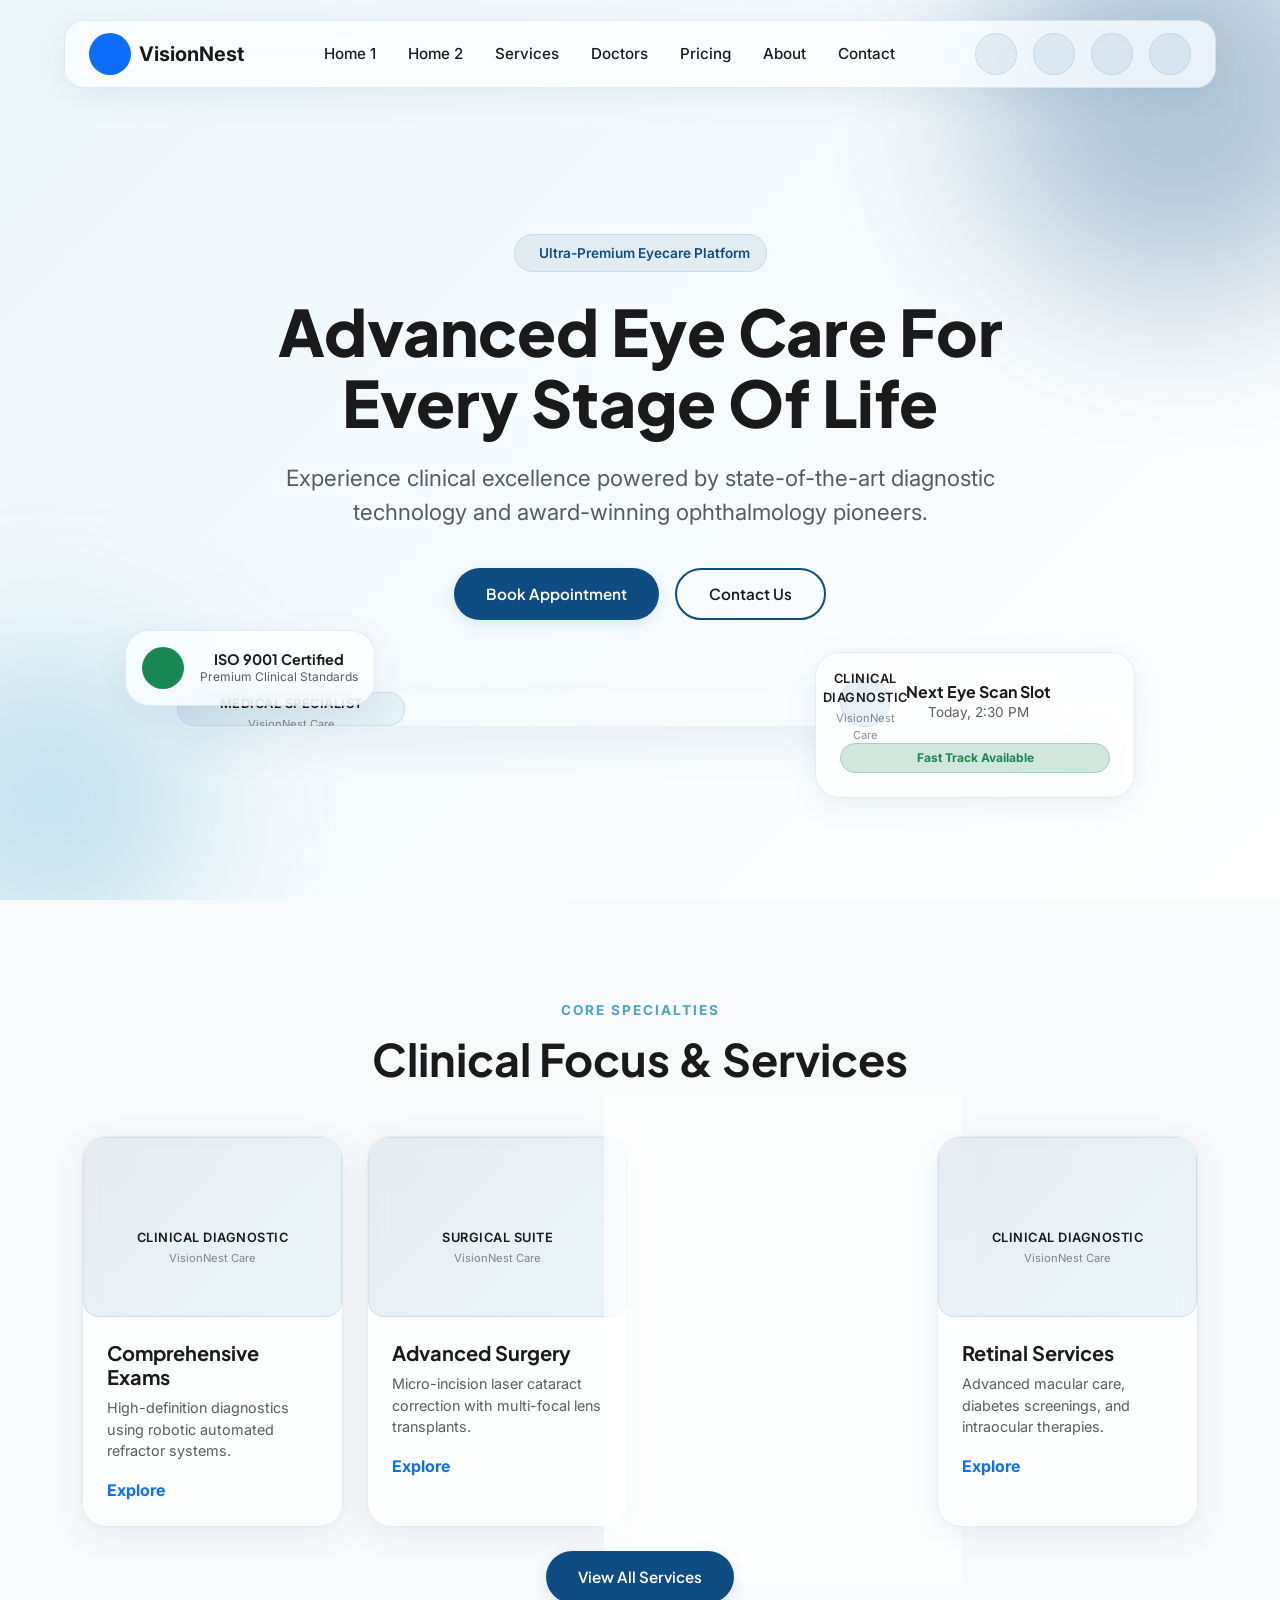
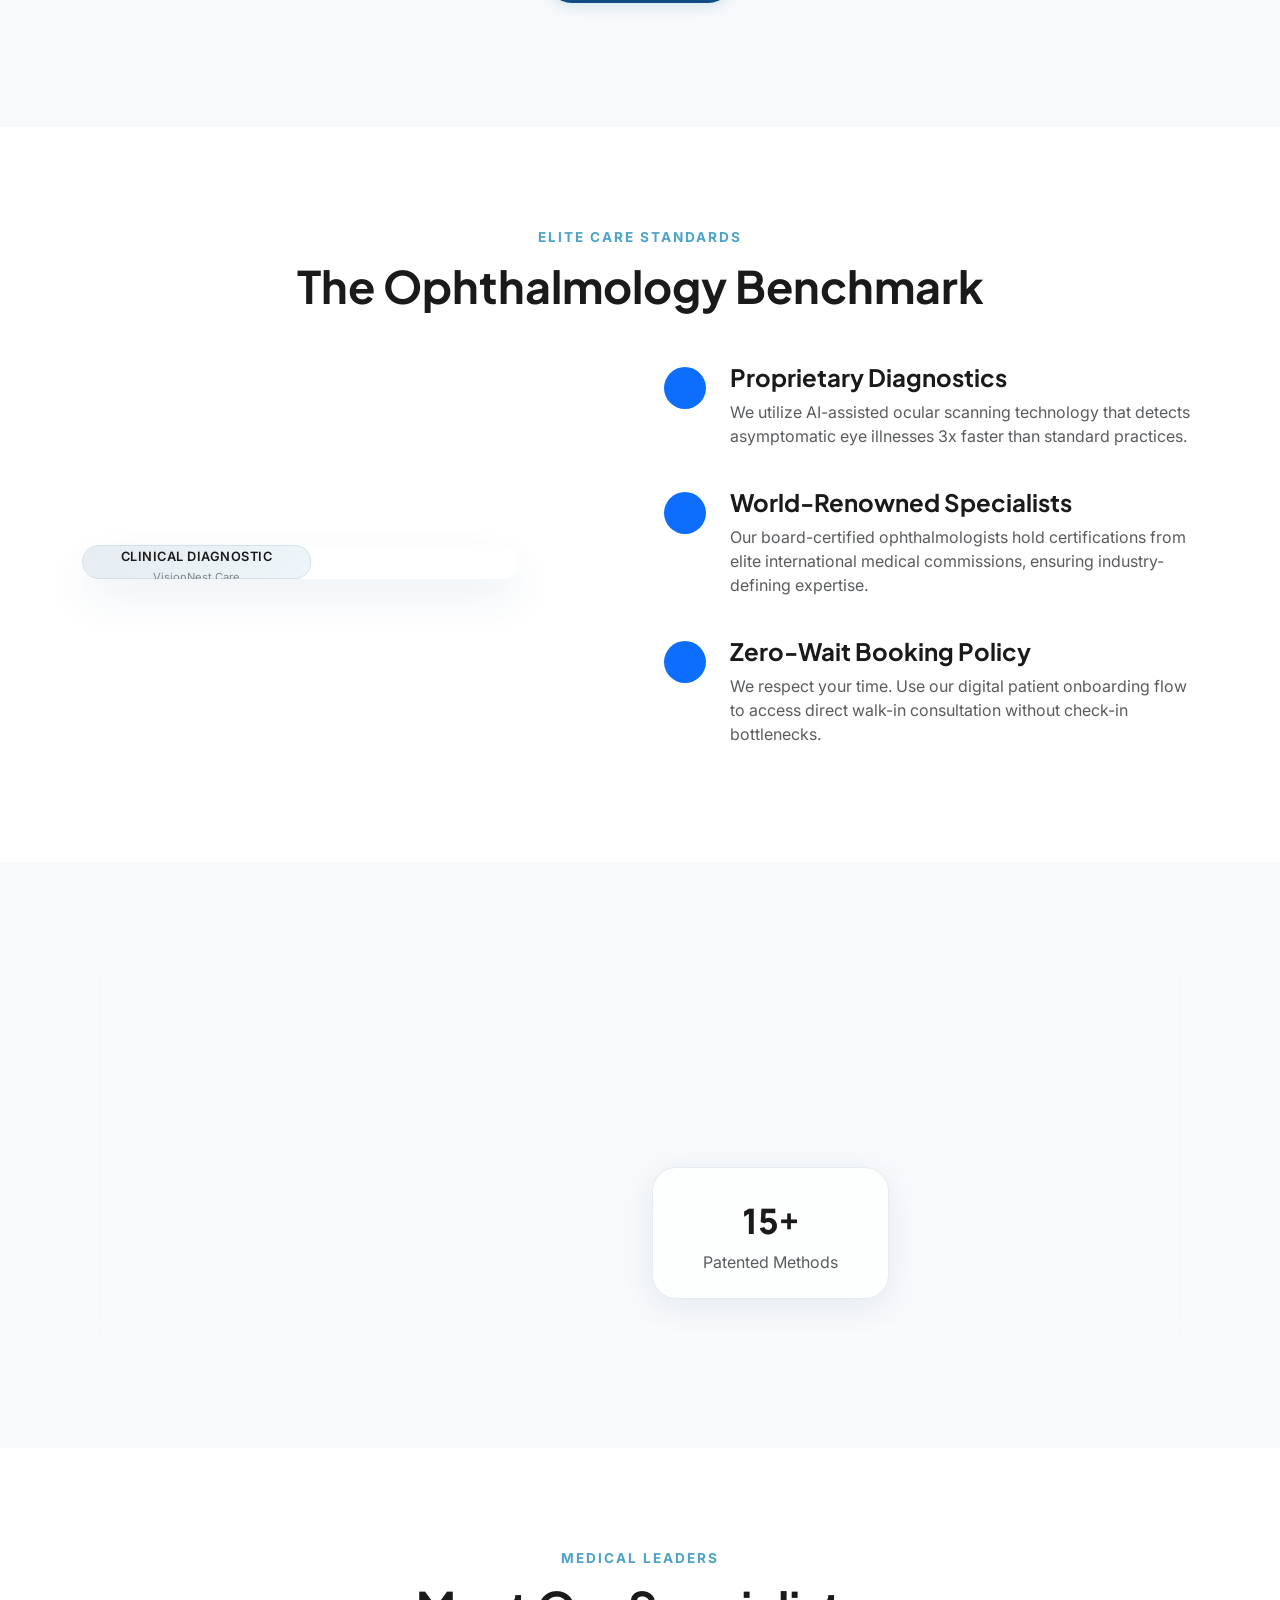
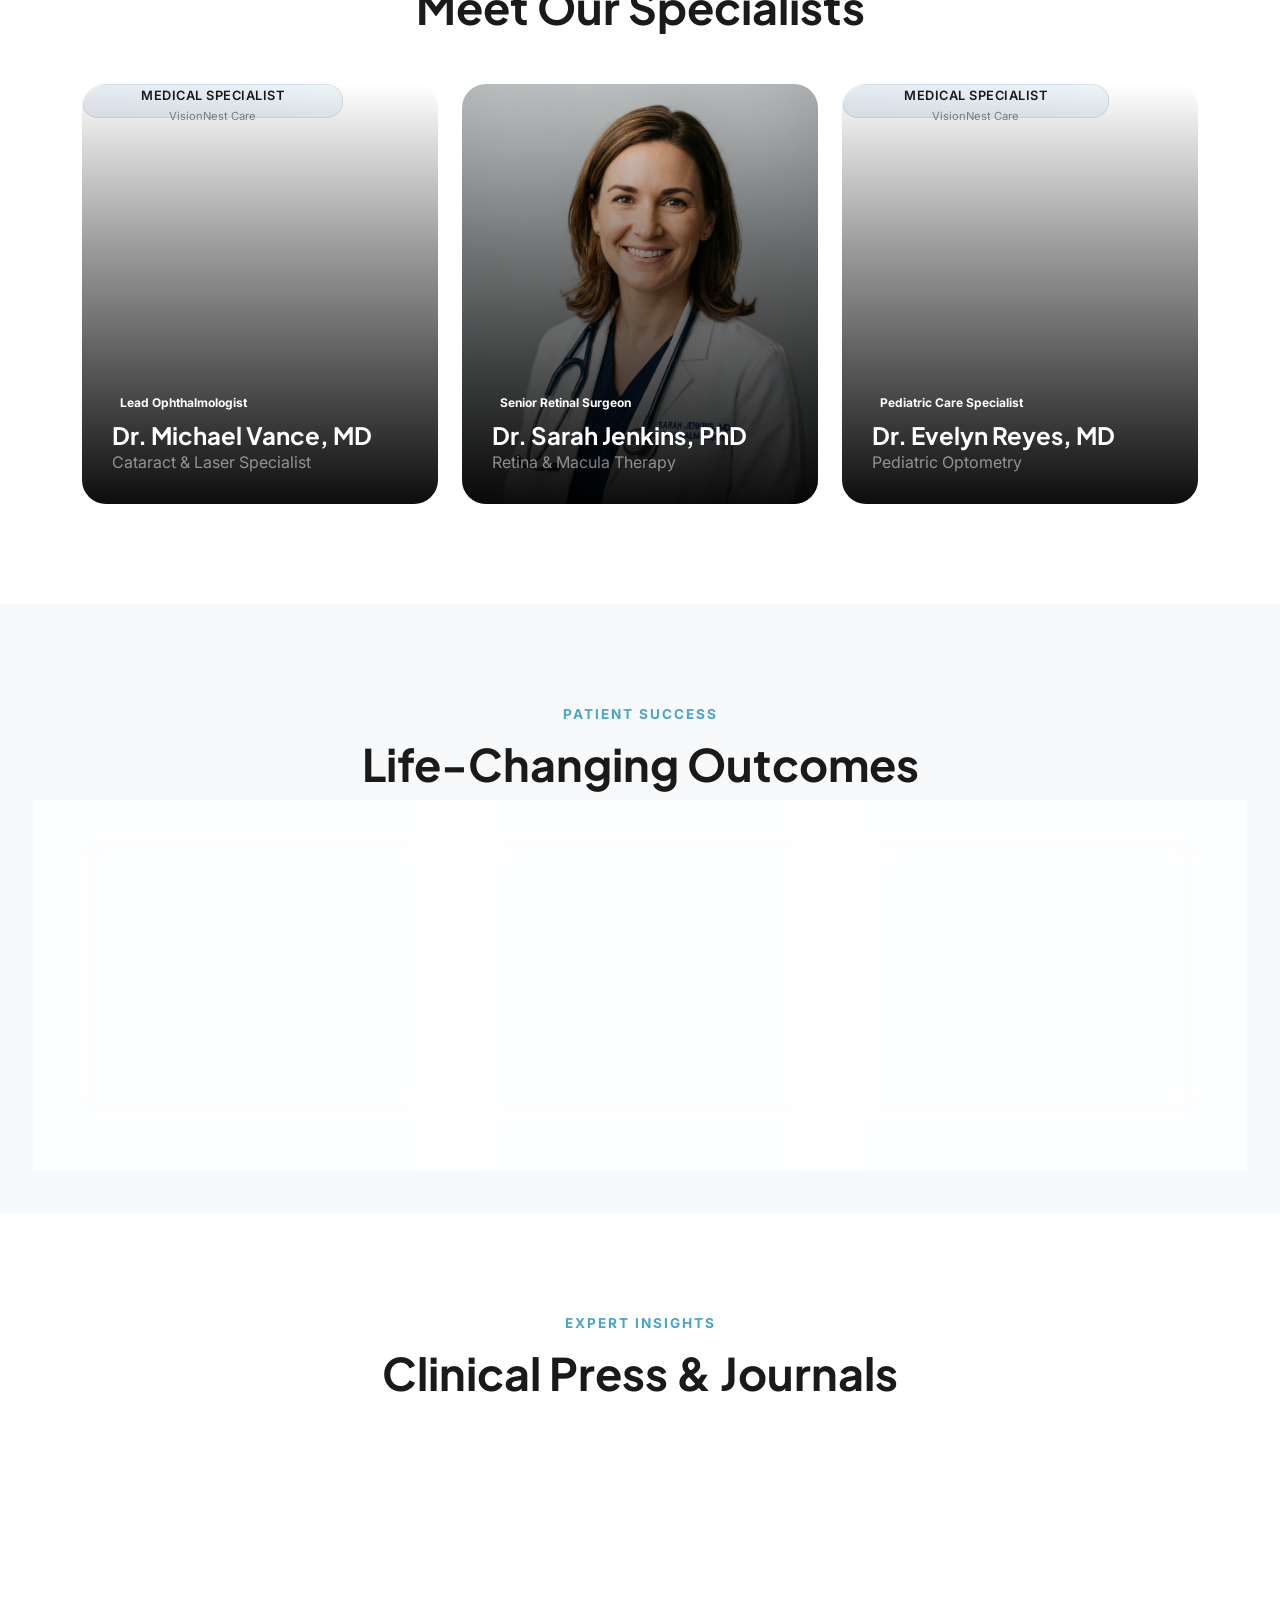
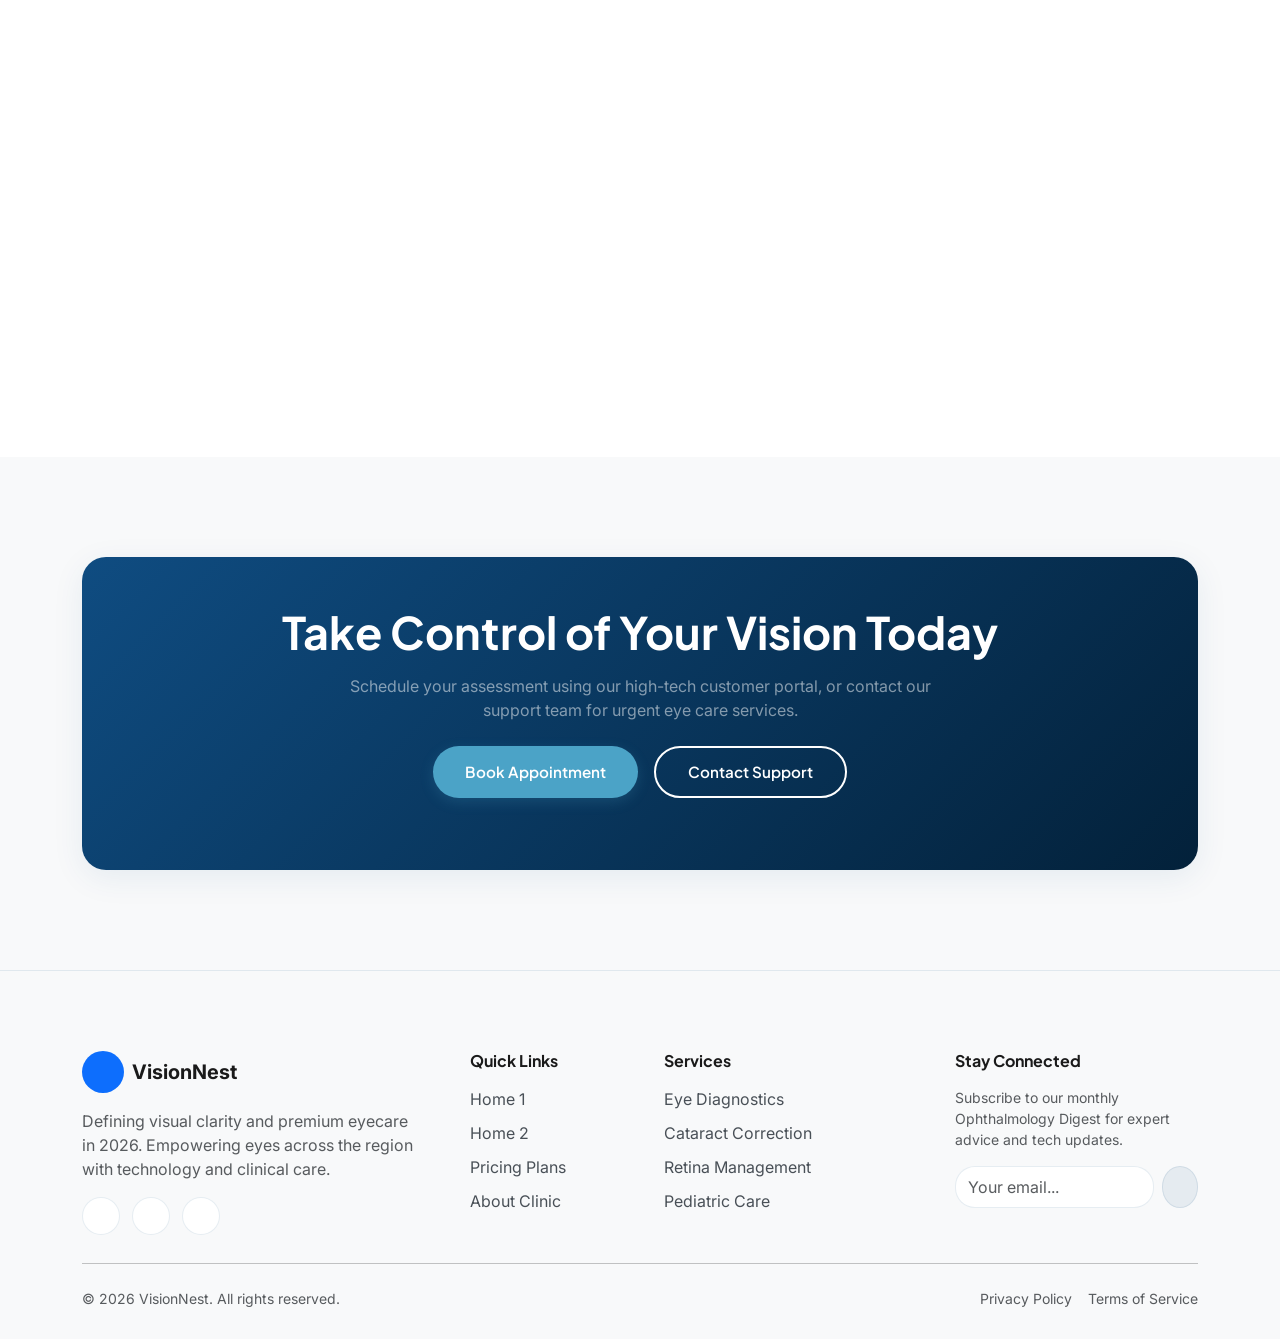
==== index.html @ 412b953d "CD" ====
<!DOCTYPE html>
<html lang="en" dir="ltr" data-theme="light">

<head>
    <meta charset="UTF-8">
    <meta name="viewport" content="width=device-width, initial-scale=1.0">
    <title>VisionNest - Premium Vision Care</title>
    <!-- Bootstrap CSS (ID dynamic loader) -->
    <link id="bootstrap-link" rel="stylesheet"
        href="https://cdn.jsdelivr.net/npm/bootstrap@5.3.3/dist/css/bootstrap.min.css">
    <!-- AOS Scroll Animation -->
    <link rel="stylesheet" href="https://unpkg.com/aos@next/dist/aos.css">
    <!-- Custom Premium CSS -->
    <link rel="stylesheet" href="css/style.css">

    <!-- Inline script to prevent theme/RTL flash -->
    <script>
        (function () {
            const theme = localStorage.getItem('theme') || 'light';
            const dir = localStorage.getItem('dir') || 'ltr';
            document.documentElement.setAttribute('data-theme', theme);
            document.documentElement.setAttribute('dir', dir);
            document.documentElement.setAttribute('lang', dir === 'rtl' ? 'ar' : 'en');

            const bootstrapLink = document.getElementById('bootstrap-link');
            if (bootstrapLink) {
                bootstrapLink.href = dir === 'rtl'
                    ? 'https://cdn.jsdelivr.net/npm/bootstrap@5.3.3/dist/css/bootstrap.rtl.min.css'
                    : 'https://cdn.jsdelivr.net/npm/bootstrap@5.3.3/dist/css/bootstrap.min.css';
            }
        })();


        window.handleImageError = function (imgElement, type) {
            if (imgElement.dataset.fallbackTriggered) return;
            imgElement.dataset.fallbackTriggered = "true";
            const fallbacks = {
                doctor: "https://images.unsplash.com/photo-1559839734-2b71ea197ec2?auto=format&fit=crop&w=600&q=80",
                scan: "https://images.unsplash.com/photo-1581594693702-fbdc51b2763b?auto=format&fit=crop&w=600&q=80",
                surgery: "https://images.unsplash.com/photo-1584515979956-d9f6e5d09982?auto=format&fit=crop&w=600&q=80",
                eye: "https://images.unsplash.com/photo-1607613009820-a29f7bb81c04?auto=format&fit=crop&w=600&q=80"
            };
            imgElement.src = fallbacks[type] || fallbacks.eye;
            imgElement.onerror = function () {
                const container = document.createElement('div');
                container.className = imgElement.className + " d-flex flex-column align-items-center justify-content-center text-center p-3";
                container.style.width = imgElement.style.width || (imgElement.width ? imgElement.width + 'px' : '100%');
                container.style.height = imgElement.style.height || (imgElement.height ? imgElement.height + 'px' : '220px');
                container.style.background = "linear-gradient(135deg, rgba(15,76,129,0.1) 0%, rgba(75,163,199,0.1) 100%)";
                container.style.border = "1px solid var(--card-border)";
                container.style.borderRadius = "16px";
                container.style.color = "var(--text-color)";
                container.style.display = "inline-flex";
                let icon = type === 'doctor' ? 'user' : (type === 'surgery' ? 'shield' : 'eye');
                let text = type === 'doctor' ? 'Medical Specialist' : (type === 'surgery' ? 'Surgical Suite' : 'Clinical Diagnostic');
                container.innerHTML = `
                    <i data-lucide="${icon}" style="width: 32px; height: 32px; color: var(--secondary-color); margin-bottom: 8px;"></i>
                    <span style="font-size: 0.8rem; font-weight: 600; text-transform: uppercase; letter-spacing: 0.5px; color: var(--text-color);">${text}</span>
                    <span style="font-size: 0.7rem; opacity: 0.5; margin-top: 3px; color: var(--text-color);">VisionNest Care</span>
                `;
                imgElement.parentNode.replaceChild(container, imgElement);
                if (typeof lucide !== 'undefined') lucide.createIcons();
            };
        };

    </script>
</head>

<body>

    <!-- STICKY NAVBAR -->
    <nav class="sticky-navbar">
        <div class="d-flex align-items-center justify-content-between w-100">
            <!-- Brand / Logo -->
            <a href="index.html" class="d-flex align-items-center text-decoration-none text-dark fw-bold gap-2">
                <div class="toggle-btn bg-primary text-white border-0">
                    <i data-lucide="eye"></i>
                </div>
                <span class="fs-5 fw-bold text-color font-heading">VisionNest</span>
            </a>

            <!-- Navigation Links -->
            <div class="d-none d-xl-flex align-items-center gap-2">
                <a href="index.html" class="nav-link-custom active">Home 1</a>
                <a href="home2.html" class="nav-link-custom">Home 2</a>
                <a href="services.html" class="nav-link-custom">Services</a>
                <a href="doctors.html" class="nav-link-custom">Doctors</a>
                <a href="pricing.html" class="nav-link-custom">Pricing</a>
                <a href="about.html" class="nav-link-custom">About</a>
                <a href="contact.html" class="nav-link-custom">Contact</a>
            </div>

            <!-- Controls and CTA -->
            <div class="d-flex align-items-center gap-3">
                <!-- RTL Toggle -->
                <button id="rtl-toggle" class="toggle-btn d-none d-xl-flex" aria-label="Toggle RTL Mode">
                    <i data-lucide="arrow-left-right"></i>
                </button>
                <!-- Dark Mode Toggle -->
                <button id="theme-toggle" class="toggle-btn d-none d-xl-flex" aria-label="Toggle Dark Mode">
                    <i data-lucide="moon"></i>
                </button>
                <!-- Login Icon -->
                <a href="login.html" class="toggle-btn d-none d-xl-flex" title="Login" aria-label="Login">
                    <i data-lucide="log-in"></i>
                </a>
                <!-- Dashboard Icon -->
                <a href="dashboard.html" class="toggle-btn d-none d-xl-flex" title="Dashboard" aria-label="Dashboard">
                    <i data-lucide="layout-dashboard"></i>
                </a>

                <!-- Mobile Navigation Trigger -->
                <button class="toggle-btn d-xl-none" type="button" data-bs-toggle="offcanvas"
                    data-bs-target="#mobileMenu" aria-controls="mobileMenu">
                    <i data-lucide="menu"></i>
                </button>
            </div>
        </div>
    </nav>

    <!-- Mobile Navigation Menu Drawer -->
    <div class="offcanvas offcanvas-end glass-panel" tabindex="-1" id="mobileMenu" aria-labelledby="mobileMenuLabel"
        style="background: var(--bg-color); max-width: 300px; border-radius: 0;">
        <div class="offcanvas-header border-bottom border-light">
            <h5 class="offcanvas-title text-color font-heading" id="mobileMenuLabel">Menu</h5>
            <button type="button" class="btn-close text-reset" data-bs-dismiss="offcanvas" aria-label="Close"
                style="filter: var(--text-color) === '#FFFFFF' ? 'invert(1)' : 'none';"></button>
        </div>
        <div class="offcanvas-body d-flex flex-column gap-3">
            <a href="index.html" class="nav-link-custom active">Home 1</a>
            <a href="home2.html" class="nav-link-custom">Home 2</a>
            <a href="services.html" class="nav-link-custom">Services</a>
            <a href="doctors.html" class="nav-link-custom">Doctors</a>
            <a href="pricing.html" class="nav-link-custom">Pricing</a>
            <a href="about.html" class="nav-link-custom">About</a>
            <a href="contact.html" class="nav-link-custom">Contact</a>

            <hr class="text-color opacity-25 my-1">
            <!-- Mobile Utility Controls -->
            <div class="d-flex align-items-center justify-content-around gap-2 my-2">
                <!-- RTL Toggle Mobile -->
                <button class="toggle-btn rtl-toggle" aria-label="Toggle RTL Mode">
                    <i data-lucide="arrow-left-right"></i>
                </button>
                <!-- Dark Mode Toggle Mobile -->
                <button class="toggle-btn theme-toggle" aria-label="Toggle Dark Mode">
                    <i data-lucide="moon"></i>
                </button>
                <!-- Login Icon Mobile -->
                <a href="login.html" class="toggle-btn" title="Login" aria-label="Login">
                    <i data-lucide="log-in"></i>
                </a>
                <!-- Dashboard Icon Mobile -->
                <a href="dashboard.html" class="toggle-btn" title="Dashboard" aria-label="Dashboard">
                    <i data-lucide="layout-dashboard"></i>
                </a>
            </div>

            <hr class="text-color opacity-25 my-1">
            <a href="contact.html" class="btn-outline-custom w-100 text-center">Contact Us</a>
        </div>
    </div>

    <!-- 1. HERO SECTION -->
    <section class="hero-section">
        <div class="hero-bg-shapes">
            <div class="hero-shape shape-1"></div>
            <div class="hero-shape shape-2"></div>
        </div>
        <div class="container hero-content">
            <div class="row align-items-center justify-content-center">
                <div class="col-lg-8" data-aos="fade-up" data-aos-duration="1000">
                    <span class="hero-badge">
                        <i data-lucide="shield-check" class="text-secondary-color"></i> Ultra-Premium Eyecare Platform
                    </span>
                    <h1 class="hero-title text-center text-color">Advanced Eye Care For Every Stage Of Life</h1>
                    <p class="hero-subtitle text-center text-muted">Experience clinical excellence powered by
                        state-of-the-art diagnostic technology and award-winning ophthalmology pioneers.</p>

                    <!-- Centered CTA Buttons -->
                    <div class="centered-btn-wrapper d-flex flex-sm-row flex-column gap-3 justify-content-center">
                        <a href="dashboard.html" class="btn-primary-custom">Book Appointment</a>
                        <a href="contact.html" class="btn-outline-custom">Contact Us</a>
                    </div>
                </div>

                <div class="col-lg-10 mt-5 position-relative" data-aos="zoom-in" data-aos-duration="1200">
                    <!-- Images count tracker: 1, 2 -->
                    <!-- Doctor Image -->
                    <div class="doctor-img-wrapper" style="max-height: 500px;">
                        <img src="https://chetnahospital.co.in/wp-content/uploads/2022/01/Eye-Checkup-Services.jpg"
                            onerror="handleImageError(this, 'doctor')" alt="Specialist Doctor Consulting"
                            class="img-fluid" loading="lazy">
                    </div>

                    <!-- Floating Appointment Card -->
                    <div class="glass-panel position-absolute p-4 floating-element d-none d-md-block"
                        style="width: 320px; top: -40px; right: -20px; z-index: 10;">
                        <div class="d-flex align-items-center gap-3 mb-3">
                            <img src="https://images.unsplash.com/m9-vWj49tQ4?auto=format&fit=crop&w=600&q=80"
                                onerror="handleImageError(this, 'scan')" alt="Clinic Interior" class="rounded-circle"
                                style="width: 50px; height: 50px; object-fit: cover;" loading="lazy">
                            <div>
                                <h6 class="mb-0 text-color">Next Eye Scan Slot</h6>
                                <p class="mb-0 text-muted" style="font-size: 0.85rem;">Today, 2:30 PM</p>
                            </div>
                        </div>
                        <div
                            class="badge bg-success-subtle text-success border border-success-subtle px-3 py-2 rounded-pill w-100 text-center">
                            <i data-lucide="circle-dot"></i> Fast Track Available
                        </div>
                    </div>

                    <!-- Trust Badges -->
                    <div class="glass-panel position-absolute p-3 d-flex align-items-center gap-3 floating-element d-none d-md-flex"
                        style="bottom: 20px; left: -40px; animation-delay: 2s; z-index: 10;">
                        <div class="toggle-btn bg-success text-white border-0">
                            <i data-lucide="award"></i>
                        </div>
                        <div>
                            <h6 class="mb-0 text-color" style="font-size: 0.9rem;">ISO 9001 Certified</h6>
                            <p class="mb-0 text-muted" style="font-size: 0.75rem;">Premium Clinical Standards</p>
                        </div>
                    </div>
                </div>
            </div>
        </div>
    </section>

    <!-- 2. SERVICES OVERVIEW -->
    <section class="services-overview-section" style="background: var(--bg-offset);">
        <div class="container">
            <span class="section-tag d-block text-center">Core Specialties</span>
            <h2 class="section-title text-center text-color">Clinical Focus & Services</h2>
            <div class="row g-4 justify-content-center">
                <!-- Images count tracker: 3, 4, 5, 6 -->
                <div class="col-md-6 col-lg-3" data-aos="fade-up" data-aos-delay="100">
                    <div class="glass-panel h-100 p-0 overflow-hidden">
                        <img src="https://cdn.img.gen.in/assets/business/2112/portfolio/6452/2112_636695557426986370.jpg?rendered=true"
                            onerror="handleImageError(this, 'scan')" alt="Comprehensive Eye Exam" class="w-100"
                            style="height: 180px; object-fit: cover;" loading="lazy">
                        <div class="p-4">
                            <h5 class="text-color">Comprehensive Exams</h5>
                            <p class="text-muted" style="font-size: 0.9rem;">High-definition diagnostics using robotic
                                automated refractor systems.</p>
                            <a href="services.html"
                                class="text-secondary-color text-decoration-none fw-bold d-inline-flex align-items-center gap-2">Explore
                                <i data-lucide="arrow-right"></i></a>
                        </div>
                    </div>
                </div>
                <div class="col-md-6 col-lg-3" data-aos="fade-up" data-aos-delay="200">
                    <div class="glass-panel h-100 p-0 overflow-hidden">
                        <img src="https://images.unsplash.com/jBw0-j-5VpQ?auto=format&fit=crop&w=600&q=80"
                            onerror="handleImageError(this, 'surgery')" alt="Cataract Surgery" class="w-100"
                            style="height: 180px; object-fit: cover;" loading="lazy">
                        <div class="p-4">
                            <h5 class="text-color">Advanced Surgery</h5>
                            <p class="text-muted" style="font-size: 0.9rem;">Micro-incision laser cataract correction
                                with multi-focal lens transplants.</p>
                            <a href="services.html"
                                class="text-secondary-color text-decoration-none fw-bold d-inline-flex align-items-center gap-2">Explore
                                <i data-lucide="arrow-right"></i></a>
                        </div>
                    </div>
                </div>
                <div class="col-md-6 col-lg-3" data-aos="fade-up" data-aos-delay="300">
                    <div class="glass-panel h-100 p-0 overflow-hidden">
                        <img src="https://th.bing.com/th/id/OIP.ovAqAOmR6V6Xti0awdovuwHaFW?o=7rm=3&rs=1&pid=ImgDetMain&o=7&rm=3"
                            onerror="handleImageError(this, 'doctor')" alt="Pediatric Vision Care" class="w-100"
                            style="height: 180px; object-fit: cover;" loading="lazy">
                        <div class="p-4">
                            <h5 class="text-color">Pediatric Eye Care</h5>
                            <p class="text-muted" style="font-size: 0.9rem;">Specialized vision development programs for
                                children and adolescents.</p>
                            <a href="services.html"
                                class="text-secondary-color text-decoration-none fw-bold d-inline-flex align-items-center gap-2">Explore
                                <i data-lucide="arrow-right"></i></a>
                        </div>
                    </div>
                </div>
                <div class="col-md-6 col-lg-3" data-aos="fade-up" data-aos-delay="400">
                    <div class="glass-panel h-100 p-0 overflow-hidden">
                        <img src="https://www.drvincentlee.com.au/uploads/1/0/7/6/107658603/drusen-large-1_1.jpg"
                            onerror="handleImageError(this, 'scan')" alt="Retinal Examination" class="w-100"
                            style="height: 180px; object-fit: cover;" loading="lazy">
                        <div class="p-4">
                            <h5 class="text-color">Retinal Services</h5>
                            <p class="text-muted" style="font-size: 0.9rem;">Advanced macular care, diabetes screenings,
                                and intraocular therapies.</p>
                            <a href="services.html"
                                class="text-secondary-color text-decoration-none fw-bold d-inline-flex align-items-center gap-2">Explore
                                <i data-lucide="arrow-right"></i></a>
                        </div>
                    </div>
                </div>
            </div>

            <div class="centered-btn-wrapper">
                <a href="services.html" class="btn-primary-custom">View All Services</a>
            </div>
        </div>
    </section>

    <!-- 3. WHY CHOOSE US -->
    <section class="why-choose-us-section">
        <div class="container">
            <span class="section-tag d-block text-center">Elite Care Standards</span>
            <h2 class="section-title text-center text-color">The Ophthalmology Benchmark</h2>
            <div class="row align-items-center justify-content-between g-5">
                <div class="col-lg-5" data-aos="fade-right">
                    <!-- Image count tracker: 7 -->
                    <div class="doctor-img-wrapper" style="border-radius: 24px; overflow: hidden;">
                        <img src="https://plus.unsplash.com/premium_photo-1677333508720-c37038cbf8be?fm=jpg&q=60&w=3000&ixlib=rb-4.1.0&ixid=M3wxMjA3fDB8MHxzZWFyY2h8MXx8b3BodGhhbG1vbG9neXxlbnwwfHwwfHx8MA%3D%3D"
                            onerror="handleImageError(this, 'scan')" alt="Advanced Eye Tech Scanner" class="img-fluid"
                            loading="lazy">
                    </div>
                </div>
                <div class="col-lg-6" data-aos="fade-left">
                    <div class="d-flex align-items-start gap-4 mb-4">
                        <div class="toggle-btn bg-primary text-white border-0 mt-1 flex-shrink-0">
                            <i data-lucide="sparkles"></i>
                        </div>
                        <div>
                            <h4 class="text-color">Proprietary Diagnostics</h4>
                            <p class="text-muted">We utilize AI-assisted ocular scanning technology that detects
                                asymptomatic eye illnesses 3x faster than standard practices.</p>
                        </div>
                    </div>

                    <div class="d-flex align-items-start gap-4 mb-4">
                        <div class="toggle-btn bg-primary text-white border-0 mt-1 flex-shrink-0">
                            <i data-lucide="user-check"></i>
                        </div>
                        <div>
                            <h4 class="text-color">World-Renowned Specialists</h4>
                            <p class="text-muted">Our board-certified ophthalmologists hold certifications from elite
                                international medical commissions, ensuring industry-defining expertise.</p>
                        </div>
                    </div>

                    <div class="d-flex align-items-start gap-4">
                        <div class="toggle-btn bg-primary text-white border-0 mt-1 flex-shrink-0">
                            <i data-lucide="clock"></i>
                        </div>
                        <div>
                            <h4 class="text-color">Zero-Wait Booking Policy</h4>
                            <p class="text-muted">We respect your time. Use our digital patient onboarding flow to
                                access direct walk-in consultation without check-in bottlenecks.</p>
                        </div>
                    </div>
                </div>
            </div>
        </div>
    </section>

    <!-- 4. EYE HEALTH STATISTICS -->
    <section class="statistics-section" style="background: var(--bg-offset); overflow: hidden;">
        <div class="container">
            <!-- Image count tracker: 8 -->
            <div class="glass-panel p-5 position-relative overflow-hidden" data-aos="zoom-in"
                style="background: linear-gradient(135deg, rgba(15,76,129,0.05) 0%, rgba(75,163,199,0.05) 100%);">
                <div class="row align-items-center justify-content-between text-center text-md-start">
                    <div class="col-lg-5 mb-4 mb-lg-0">
                        <h2 class="text-color font-heading mb-3" style="text-align: inherit;">Quantifying Our Visual
                            Excellence</h2>
                        <p class="text-muted">Backed by verified medical data and successful vision rehabilitation
                            reviews across our regional hubs.</p>
                        <img src="https://www.donvalerehabilitationhospital.com.au/-/media/Content-Images/DRH/Our-Services/Rehabilitation/Gallery/Donvale_Rehabilitation_ISIS_039.jpg"
                            onerror="handleImageError(this, 'scan')" alt="Diagnostics Lab"
                            class="rounded-3 img-fluid mt-3 d-none d-md-block"
                            style="height: 120px; width: 100%; object-fit: cover;" loading="lazy">
                    </div>
                    <div class="col-lg-6">
                        <div class="row g-4">
                            <div class="col-6">
                                <div class="glass-panel p-4 text-center">
                                    <h3 class="metric-value text-primary-color">99.8%</h3>
                                    <p class="text-muted mb-0">Surgery Success Rate</p>
                                </div>
                            </div>
                            <div class="col-6">
                                <div class="glass-panel p-4 text-center">
                                    <h3 class="metric-value text-primary-color">50K+</h3>
                                    <p class="text-muted mb-0">Patients Serviced</p>
                                </div>
                            </div>
                            <div class="col-6">
                                <div class="glass-panel p-4 text-center">
                                    <h3 class="metric-value text-primary-color">15+</h3>
                                    <p class="text-muted mb-0">Patented Methods</p>
                                </div>
                            </div>
                            <div class="col-6">
                                <div class="glass-panel p-4 text-center">
                                    <h3 class="metric-value text-primary-color">20+</h3>
                                    <p class="text-muted mb-0">Specialist Surgeons</p>
                                </div>
                            </div>
                        </div>
                    </div>
                </div>
            </div>
        </div>
    </section>

    <!-- 5. FEATURED DOCTORS -->
    <section class="doctors-section">
        <div class="container">
            <span class="section-tag d-block text-center">Medical Leaders</span>
            <h2 class="section-title text-center text-color">Meet Our Specialists</h2>
            <div class="row g-4 justify-content-center">
                <!-- Images count tracker: 9, 10, 11 -->
                <div class="col-md-6 col-lg-4" data-aos="fade-up" data-aos-delay="100">
                    <div class="doctor-profile-card">
                        <img src="https://imgcdn.stablediffusionweb.com/2025/1/19/7446a89d-4060-4eed-b51e-5b70d931ee2f.jpg"
                            onerror="handleImageError(this, 'doctor')" alt="Dr. Michael Vance, Lead Surgeon"
                            class="doctor-profile-img" loading="lazy">
                        <div class="doctor-profile-overlay">
                            <span class="badge bg-secondary-color text-white mb-2" style="width: fit-content;">Lead
                                Ophthalmologist</span>
                            <h4 class="mb-0 text-white">Dr. Michael Vance, MD</h4>
                            <p class="mb-0 text-white-50">Cataract & Laser Specialist</p>
                            <div class="doctor-profile-details">
                                <p class="text-white-50 small mb-3">15+ years experience. Graduated from Harvard
                                    Ophthalmology Research Center.</p>
                                <a href="doctors.html" class="btn-primary-custom w-100 text-center"
                                    style="height: 44px; font-size: 0.85rem; border-radius: 22px;">View Full Profile</a>
                            </div>
                        </div>
                    </div>
                </div>

                <div class="col-md-6 col-lg-4" data-aos="fade-up" data-aos-delay="200">
                    <div class="doctor-profile-card">
                        <img src="IMAGE/dr_sarah_jenkins.png"
                            onerror="handleImageError(this, 'doctor')" alt="Dr. Sarah Jenkins, Retina Specialist"
                            class="doctor-profile-img" loading="lazy">
                        <div class="doctor-profile-overlay">
                            <span class="badge bg-secondary-color text-white mb-2" style="width: fit-content;">Senior
                                Retinal Surgeon</span>
                            <h4 class="mb-0 text-white">Dr. Sarah Jenkins, PhD</h4>
                            <p class="mb-0 text-white-50">Retina & Macula Therapy</p>
                            <div class="doctor-profile-details">
                                <p class="text-white-50 small mb-3">12+ years experience. Published author in the World
                                    Journal of Retina Care.</p>
                                <a href="doctors.html" class="btn-primary-custom w-100 text-center"
                                    style="height: 44px; font-size: 0.85rem; border-radius: 22px;">View Full Profile</a>
                            </div>
                        </div>
                    </div>
                </div>

                <div class="col-md-6 col-lg-4" data-aos="fade-up" data-aos-delay="300">
                    <div class="doctor-profile-card">
                        <img src="https://tse1.mm.bing.net/th/id/OIP.ccoas-wptdC36Gwo2kQRkgHaHa?rs=1&pid=ImgDetMain&o=7&rm=3"
                            onerror="handleImageError(this, 'doctor')" alt="Dr. Evelyn Reyes, Pediatric Expert"
                            class="doctor-profile-img" loading="lazy">
                        <div class="doctor-profile-overlay">
                            <span class="badge bg-secondary-color text-white mb-2" style="width: fit-content;">Pediatric
                                Care Specialist</span>
                            <h4 class="mb-0 text-white">Dr. Evelyn Reyes, MD</h4>
                            <p class="mb-0 text-white-50">Pediatric Optometry</p>
                            <div class="doctor-profile-details">
                                <p class="text-white-50 small mb-3">8+ years experience. Expert in early-childhood
                                    amblyopia and vision therapies.</p>
                                <a href="doctors.html" class="btn-primary-custom w-100 text-center"
                                    style="height: 44px; font-size: 0.85rem; border-radius: 22px;">View Full Profile</a>
                            </div>
                        </div>
                    </div>
                </div>
            </div>
        </div>
    </section>

    <!-- 6. TESTIMONIALS -->
    <section class="testimonials-section" style="background: var(--bg-offset);">
        <div class="container">
            <span class="section-tag d-block text-center">Patient Success</span>
            <h2 class="section-title text-center text-color">Life-Changing Outcomes</h2>
            <div class="row g-4 justify-content-center">
                <div class="col-md-6 col-lg-4" data-aos="fade-up" data-aos-delay="100">
                    <div class="glass-panel p-4 h-100 d-flex flex-column justify-content-between">
                        <div>
                            <div class="d-flex gap-1 text-warning mb-3">
                                <i data-lucide="star" style="fill: currentColor;"></i>
                                <i data-lucide="star" style="fill: currentColor;"></i>
                                <i data-lucide="star" style="fill: currentColor;"></i>
                                <i data-lucide="star" style="fill: currentColor;"></i>
                                <i data-lucide="star" style="fill: currentColor;"></i>
                            </div>
                            <h5 class="text-color">"Impeccable Clarity Restored"</h5>
                            <p class="text-muted" style="font-size: 0.95rem;">"The multi-focal cataract lens surgery was
                                a masterclass in modern care. Dr. Vance was incredibly clear, and the clinic feels like
                                a premium hotel."</p>
                        </div>
                        <div class="d-flex align-items-center gap-3 mt-4">
                            <img src="https://images.unsplash.com/photo-1500648767791-00dcc994a43e?auto=format&fit=crop&w=150&h=150&q=80"
                                alt="Richard Hammond" class="rounded-circle"
                                style="width: 44px; height: 44px; object-fit: cover;" loading="lazy">
                            <div>
                                <h6 class="mb-0 text-color">Richard Hammond</h6>
                                <span class="text-muted small">Cataract Patient</span>
                            </div>
                        </div>
                    </div>
                </div>

                <div class="col-md-6 col-lg-4" data-aos="fade-up" data-aos-delay="200">
                    <div class="glass-panel p-4 h-100 d-flex flex-column justify-content-between">
                        <div>
                            <div class="d-flex gap-1 text-warning mb-3">
                                <i data-lucide="star" style="fill: currentColor;"></i>
                                <i data-lucide="star" style="fill: currentColor;"></i>
                                <i data-lucide="star" style="fill: currentColor;"></i>
                                <i data-lucide="star" style="fill: currentColor;"></i>
                                <i data-lucide="star" style="fill: currentColor;"></i>
                            </div>
                            <h5 class="text-color">"Laser Vision Correction"</h5>
                            <p class="text-muted" style="font-size: 0.95rem;">"My dry eye treatments combined with the
                                LASIK consultation gave me 20/15 vision back! Outstanding post-op follow-ups on the
                                dashboard."</p>
                        </div>
                        <div class="d-flex align-items-center gap-3 mt-4">
                            <img src="https://images.unsplash.com/photo-1494790108377-be9c29b29330?auto=format&fit=crop&w=150&h=150&q=80"
                                alt="Linda K." class="rounded-circle"
                                style="width: 44px; height: 44px; object-fit: cover;" loading="lazy">
                            <div>
                                <h6 class="mb-0 text-color">Linda K.</h6>
                                <span class="text-muted small">LASIK Patient</span>
                            </div>
                        </div>
                    </div>
                </div>

                <div class="col-md-6 col-lg-4" data-aos="fade-up" data-aos-delay="300">
                    <div class="glass-panel p-4 h-100 d-flex flex-column justify-content-between">
                        <div>
                            <div class="d-flex gap-1 text-warning mb-3">
                                <i data-lucide="star" style="fill: currentColor;"></i>
                                <i data-lucide="star" style="fill: currentColor;"></i>
                                <i data-lucide="star" style="fill: currentColor;"></i>
                                <i data-lucide="star" style="fill: currentColor;"></i>
                                <i data-lucide="star" style="fill: currentColor;"></i>
                            </div>
                            <h5 class="text-color">"Remarkable Pediatric Care"</h5>
                            <p class="text-muted" style="font-size: 0.95rem;">"The optometrists here have a specialized
                                setup for kids that makes vision testing fun. They diagnosed my daughter's tracking
                                issue in minutes."</p>
                        </div>
                        <div class="d-flex align-items-center gap-3 mt-4">
                            <img src="https://images.unsplash.com/photo-1507003211169-0a1dd7228f2d?auto=format&fit=crop&w=150&h=150&q=80"
                                alt="Marcus Davies" class="rounded-circle"
                                style="width: 44px; height: 44px; object-fit: cover;" loading="lazy">
                            <div>
                                <h6 class="mb-0 text-color">Marcus Davies</h6>
                                <span class="text-muted small">Parent of Patient</span>
                            </div>
                        </div>
                    </div>
                </div>
            </div>
        </div>
    </section>

    <!-- 7. EYE CARE ARTICLES -->
    <section class="articles-section">
        <div class="container">
            <span class="section-tag d-block text-center">Expert Insights</span>
            <h2 class="section-title text-center text-color">Clinical Press & Journals</h2>
            <div class="row g-4 justify-content-center">
                <!-- Image count tracker: 12 -->
                <div class="col-lg-6" data-aos="fade-right">
                    <div class="glass-panel h-100 p-0 overflow-hidden d-flex flex-column justify-content-between">
                        <img src="https://www.washingtonpost.com/wp-apps/imrs.php?src=https://arc-anglerfish-washpost-prod-washpost.s3.amazonaws.com/public/HT5JSGCQSEUJED4SXXO5EYWQIU.jpg&w=1440"
                            onerror="handleImageError(this, 'eye')" alt="Glasses Diagnostic" class="w-100"
                            style="height: 300px; object-fit: cover;" loading="lazy">
                        <div class="p-4">
                            <span class="badge bg-primary-color text-white mb-2">Research</span>
                            <h4 class="text-color">Ocular Strain & Blue Light Filters in 2026</h4>
                            <p class="text-muted">A critical review of the latest medical evidence regarding office eye
                                fatigue, lens options, and clinical prevention methods.</p>
                            <a href="about.html"
                                class="text-secondary-color text-decoration-none fw-bold d-inline-flex align-items-center gap-2">Read
                                Article <i data-lucide="arrow-right"></i></a>
                        </div>
                    </div>
                </div>

                <div class="col-lg-6" data-aos="fade-left">
                    <div class="d-flex flex-column gap-4">
                        <div class="glass-panel p-4">
                            <span class="badge bg-secondary text-white mb-2">Prevention</span>
                            <h5 class="text-color">Early Detection of Glaucoma Symptoms</h5>
                            <p class="text-muted mb-2">Learn about intraocular pressure metrics and regular screenings
                                that can safeguard your peripheral visual field.</p>
                            <a href="services.html"
                                class="text-secondary-color text-decoration-none fw-bold d-inline-flex align-items-center gap-2">Learn
                                More <i data-lucide="arrow-right"></i></a>
                        </div>

                        <div class="glass-panel p-4">
                            <span class="badge bg-secondary text-white mb-2">Pediatrics</span>
                            <h5 class="text-color">How Screen Time Affects Children's Focus</h5>
                            <p class="text-muted mb-2">Practical guide for parents to manage adolescent myopia
                                development and coordinate early ophthalmic care checks.</p>
                            <a href="services.html"
                                class="text-secondary-color text-decoration-none fw-bold d-inline-flex align-items-center gap-2">Learn
                                More <i data-lucide="arrow-right"></i></a>
                        </div>
                    </div>
                </div>
            </div>
        </div>
    </section>

    <!-- 8. CONTACT BANNER -->
    <section class="contact-banner-section" style="background: var(--bg-offset);">
        <div class="container">
            <div class="glass-panel p-5 text-center position-relative overflow-hidden" data-aos="zoom-in"
                style="background: linear-gradient(135deg, var(--primary-color) 0%, #03213a 100%); border: none;">
                <div class="position-relative z-3 text-white">
                    <h2 class="text-center text-white mb-3" style="font-size: clamp(2rem, 3.5vw, 3rem);">Take Control of
                        Your Vision Today</h2>
                    <p class="mx-auto mb-4 text-white-50" style="max-width: 600px;">Schedule your assessment using our
                        high-tech customer portal, or contact our support team for urgent eye care services.</p>

                    <!-- Centered CTA Buttons -->
                    <div class="centered-btn-wrapper d-flex flex-sm-row flex-column gap-3 justify-content-center mt-3">
                        <a href="dashboard.html" class="btn-primary-custom"
                            style="background-color: var(--secondary-color); color: white;">Book Appointment</a>
                        <a href="contact.html" class="btn-outline-custom text-white border-white"
                            style="color: white !important;">Contact Support</a>
                    </div>
                </div>
            </div>
        </div>
    </section>

    <!-- FOOTER -->
    <footer class="premium-footer">
        <div class="container">
            <div class="row g-5">
                <div class="col-lg-4 col-md-6">
                    <div class="d-flex align-items-center gap-2 mb-3">
                        <div class="toggle-btn bg-primary text-white border-0">
                            <i data-lucide="eye"></i>
                        </div>
                        <span class="fs-5 fw-bold text-color font-heading">VisionNest</span>
                    </div>
                    <p class="text-muted">Defining visual clarity and premium eyecare in 2026. Empowering eyes across
                        the region with technology and clinical care.</p>
                    <div class="footer-social-links">
                        <a href="https://twitter.com" target="_blank" class="twitter" aria-label="Twitter"><i data-lucide="twitter"></i></a>
                        <a href="https://instagram.com" target="_blank" class="instagram" aria-label="Instagram"><i data-lucide="instagram"></i></a>
                        <a href="https://linkedin.com" target="_blank" class="linkedin" aria-label="LinkedIn"><i data-lucide="linkedin"></i></a>
                    </div>
                </div>

                <div class="col-lg-2 col-md-6">
                    <h6 class="text-color mb-3 font-heading">Quick Links</h6>
                    <ul class="list-unstyled">
                        <li><a href="index.html" class="footer-link">Home 1</a></li>
                        <li><a href="home2.html" class="footer-link">Home 2</a></li>
                        <li><a href="pricing.html" class="footer-link">Pricing Plans</a></li>
                        <li><a href="about.html" class="footer-link">About Clinic</a></li>
                    </ul>
                </div>

                <div class="col-lg-3 col-md-6">
                    <h6 class="text-color mb-3 font-heading">Services</h6>
                    <ul class="list-unstyled">
                        <li><a href="services.html" class="footer-link">Eye Diagnostics</a></li>
                        <li><a href="services.html" class="footer-link">Cataract Correction</a></li>
                        <li><a href="services.html" class="footer-link">Retina Management</a></li>
                        <li><a href="services.html" class="footer-link">Pediatric Care</a></li>
                    </ul>
                </div>

                <div class="col-lg-3 col-md-6">
                    <h6 class="text-color mb-3 font-heading">Stay Connected</h6>
                    <p class="text-muted small">Subscribe to our monthly Ophthalmology Digest for expert advice and tech
                        updates.</p>
                    <form class="d-flex gap-2">
                        <input type="email" class="form-control" placeholder="Your email..."
                            style="border-radius: 20px; border: 1px solid var(--card-border); background: var(--bg-color); color: var(--text-color);">
                        <button type="submit" class="toggle-btn" aria-label="Subscribe"><i
                                data-lucide="arrow-right"></i></button>
                    </form>
                </div>
            </div>

            <hr class="text-color opacity-10 my-4">

            <div class="d-flex flex-column flex-md-row justify-content-between align-items-center gap-3">
                <span class="text-muted small">&copy; 2026 VisionNest. All rights reserved.</span>
                <div class="d-flex gap-3">
                    <a href="index.html" class="text-muted text-decoration-none small">Privacy Policy</a>
                    <a href="index.html" class="text-muted text-decoration-none small">Terms of Service</a>
                </div>
            </div>
        </div>
    </footer>

    <!-- Bootstrap Bundle JS -->
    <script src="https://cdn.jsdelivr.net/npm/bootstrap@5.3.3/dist/js/bootstrap.bundle.min.js"></script>
    <!-- Lucide Icons CDN -->
    <script src="https://unpkg.com/lucide@latest/dist/umd/lucide.js"></script>
    <!-- AOS Animation JS -->
    <script src="https://unpkg.com/aos@next/dist/aos.js"></script>
    <!-- Custom theme & setup script -->
    <script src="js/theme.js"></script>

    <script>
        AOS.init({
            once: true,
            duration: 800
        });
    </script>
</body>

</html>
---- css/style.css ----
@import url('https://fonts.googleapis.com/css2?family=Inter:wght@300;400;500;600;700&family=Manrope:wght@400;500;600;700;800&family=Plus+Jakarta+Sans:wght@300;400;500;600;700;800&display=swap');

:root {
    --primary-color: #0F4C81;
    --secondary-color: #4BA3C7;
    --accent-color: #E8F4FA;
    
    /* Light Mode Variables */
    --bg-color: #FFFFFF;
    --bg-offset: #F8F9FA;
    --card-bg: rgba(255, 255, 255, 0.75);
    --card-border: rgba(15, 76, 129, 0.1);
    --text-color: #1A1A1A;
    --text-muted: #495057;
    --navbar-bg: rgba(255, 255, 255, 0.75);
    --shadow-color: rgba(15, 76, 129, 0.08);
    --shadow-hover: rgba(15, 76, 129, 0.15);
    --glow-color: rgba(75, 163, 199, 0.2);
    --timeline-line: rgba(15, 76, 129, 0.2);
    --scrollbar-track: #F1F1F1;
    --scrollbar-thumb: #C1C1C1;
    --hero-gradient-1: rgba(232, 244, 250, 0.82);
    --hero-gradient-2: rgba(255, 255, 255, 0.92);
    --hero-bg-image: url('https://images.unsplash.com/photo-1579684385127-1ef15d508118?auto=format&fit=crop&w=1920&q=80');
    --input-border: #CED4DA;
    --input-bg: #FFFFFF;
    --badge-bg: rgba(15, 76, 129, 0.08);
    --badge-text: #0F4C81;
}

[data-theme="dark"] {
    /* Dark Mode Variables */
    --bg-color: #000000;
    --bg-offset: #0B0B0B;
    --card-bg: rgba(17, 17, 17, 0.75);
    --card-border: rgba(255, 255, 255, 0.1);
    --text-color: #FFFFFF;
    --text-muted: #E5E5E5;
    --navbar-bg: rgba(0, 0, 0, 0.75);
    --shadow-color: rgba(0, 0, 0, 0.8);
    --shadow-hover: rgba(75, 163, 199, 0.15);
    --glow-color: rgba(75, 163, 199, 0.4);
    --timeline-line: rgba(255, 255, 255, 0.2);
    --scrollbar-track: #111111;
    --scrollbar-thumb: #333333;
    --hero-gradient-1: rgba(10, 25, 47, 0.78);
    --hero-gradient-2: rgba(0, 0, 0, 0.92);
    --hero-bg-image: url('https://images.unsplash.com/photo-1579684385127-1ef15d508118?auto=format&fit=crop&w=1920&q=80');
    --input-border: #333333;
    --input-bg: #111111;
    --badge-bg: rgba(75, 163, 199, 0.15);
    --badge-text: #4BA3C7;
}

/* Base resets & styles */
html, body {
    width: 100%;
    overflow-x: hidden;
}

body {
    background-color: var(--bg-color);
    color: var(--text-color);
    font-family: 'Inter', sans-serif;
    transition: background-color 0.4s cubic-bezier(0.16, 1, 0.3, 1), color 0.4s cubic-bezier(0.16, 1, 0.3, 1), border-color 0.4s cubic-bezier(0.16, 1, 0.3, 1);
}

.text-color {
    color: var(--text-color) !important;
}

h1, h2, h3, h4, h5, h6 {
    font-family: 'Plus Jakarta Sans', sans-serif;
    font-weight: 700;
}

/* Centered H1 rule globally */
h1 {
    text-align: center;
}

/* Global button centering helper if needed, but we will write centered wrappers */
.centered-btn-wrapper {
    display: flex;
    justify-content: center;
    width: 100%;
    margin-top: 1.5rem;
    margin-bottom: 1.5rem;
}

/* Custom Premium Buttons */
.btn-primary-custom {
    display: inline-flex;
    align-items: center;
    justify-content: center;
    height: 52px;
    padding: 0 2rem;
    background-color: var(--primary-color);
    color: #FFFFFF !important;
    font-family: 'Plus Jakarta Sans', sans-serif;
    font-weight: 600;
    font-size: 0.95rem;
    border: none;
    border-radius: 26px; /* large radius */
    transition: all 0.3s cubic-bezier(0.16, 1, 0.3, 1);
    box-shadow: 0 4px 14px var(--glow-color);
    cursor: pointer;
    position: relative;
    overflow: hidden;
    text-decoration: none;
}

.btn-primary-custom:hover {
    background-color: var(--secondary-color);
    transform: translateY(-2px);
    box-shadow: 0 6px 20px var(--glow-color);
}

.btn-primary-custom:active {
    transform: translateY(0);
}

.btn-outline-custom {
    display: inline-flex;
    align-items: center;
    justify-content: center;
    height: 52px;
    padding: 0 2rem;
    background-color: transparent;
    color: var(--text-color) !important;
    font-family: 'Plus Jakarta Sans', sans-serif;
    font-weight: 600;
    font-size: 0.95rem;
    border: 2px solid var(--primary-color);
    border-radius: 26px; /* large radius */
    transition: all 0.3s cubic-bezier(0.16, 1, 0.3, 1);
    cursor: pointer;
    text-decoration: none;
}

.btn-outline-custom:hover {
    background-color: var(--primary-color);
    color: #FFFFFF !important;
    transform: translateY(-2px);
}

.btn-outline-custom:active {
    transform: translateY(0);
}

/* Glassmorphism Classes */
.glass-panel {
    background: var(--card-bg);
    backdrop-filter: blur(12px) saturate(180%);
    -webkit-backdrop-filter: blur(12px) saturate(180%);
    border: 1px solid var(--card-border);
    border-radius: 24px;
    box-shadow: 0 8px 32px var(--shadow-color);
    transition: transform 0.3s cubic-bezier(0.16, 1, 0.3, 1), box-shadow 0.3s cubic-bezier(0.16, 1, 0.3, 1), border-color 0.4s, background-color 0.4s;
}

.glass-panel:hover {
    box-shadow: 0 16px 48px var(--shadow-hover);
}

/* Header Styling */
.sticky-navbar {
    position: fixed;
    top: 20px;
    left: 50%;
    transform: translateX(-50%);
    width: 90%;
    max-width: 1200px;
    z-index: 1000;
    background: var(--navbar-bg);
    backdrop-filter: blur(12px) saturate(180%);
    -webkit-backdrop-filter: blur(12px) saturate(180%);
    border: 1px solid var(--card-border);
    border-radius: 20px;
    padding: 12px 24px;
    box-shadow: 0 8px 32px var(--shadow-color);
    transition: all 0.3s ease;
}

.sticky-navbar.scrolled {
    top: 0;
    width: 100%;
    max-width: 100%;
    border-radius: 0;
    border-left: none;
    border-right: none;
    border-top: none;
    padding: 10px 40px;
}

.nav-link-custom {
    color: var(--text-color);
    font-weight: 500;
    font-size: 0.95rem;
    padding: 6px 12px;
    border-radius: 8px;
    transition: all 0.2s ease;
    text-decoration: none;
    display: inline-flex;
    align-items: center;
}

.nav-link-custom:hover {
    color: var(--secondary-color);
    background-color: var(--badge-bg);
}

/* Dark Mode and RTL Toggle Buttons */
.toggle-btn {
    width: 42px;
    height: 42px;
    border-radius: 50%;
    display: flex;
    align-items: center;
    justify-content: center;
    background: var(--badge-bg);
    border: 1px solid var(--card-border);
    color: var(--text-color);
    transition: all 0.2s ease;
    cursor: pointer;
}

.toggle-btn:hover {
    background: var(--primary-color);
    color: #FFFFFF;
}

/* Hero Section Styles */
.hero-section {
    min-height: 100vh;
    padding-top: 140px;
    padding-bottom: 80px;
    background: linear-gradient(135deg, var(--hero-gradient-1) 0%, var(--hero-gradient-2) 100%), var(--hero-bg-image);
    background-size: cover;
    background-position: center;
    background-repeat: no-repeat;
    display: flex;
    align-items: center;
    position: relative;
    overflow: hidden;
}

.hero-bg-shapes {
    position: absolute;
    width: 100%;
    height: 100%;
    top: 0;
    left: 0;
    pointer-events: none;
    z-index: 1;
}

.hero-shape {
    position: absolute;
    border-radius: 50%;
    filter: blur(80px);
    opacity: 0.3;
}

.shape-1 {
    width: 400px;
    height: 400px;
    background: var(--primary-color);
    top: -100px;
    right: -100px;
    animation: floatShape 12s ease-in-out infinite alternate;
}

.shape-2 {
    width: 300px;
    height: 300px;
    background: var(--secondary-color);
    bottom: -50px;
    left: -100px;
    animation: floatShape 8s ease-in-out infinite alternate-reverse;
}

@keyframes floatShape {
    0% { transform: translateY(0) scale(1); }
    100% { transform: translateY(30px) scale(1.1); }
}

.hero-content {
    position: relative;
    z-index: 2;
    text-align: center;
}

.hero-badge {
    display: inline-flex;
    align-items: center;
    gap: 8px;
    background: var(--badge-bg);
    color: var(--badge-text);
    padding: 8px 16px;
    border-radius: 30px;
    font-weight: 600;
    font-size: 0.85rem;
    margin-bottom: 24px;
    border: 1px solid var(--card-border);
}

.hero-title {
    font-family: 'Plus Jakarta Sans', sans-serif;
    font-weight: 800;
    font-size: clamp(2.5rem, 5vw, 4.5rem);
    line-height: 1.1;
    margin-bottom: 24px;
    color: var(--text-color);
}

.hero-subtitle {
    font-size: clamp(1.1rem, 2vw, 1.4rem);
    color: var(--text-muted);
    max-width: 800px;
    margin: 0 auto 40px auto;
}

/* Floating Elements (Cards & Badges) */
.floating-element {
    animation: floatElement 6s ease-in-out infinite;
}

@keyframes floatElement {
    0% { transform: translateY(0px); }
    50% { transform: translateY(-15px); }
    100% { transform: translateY(0px); }
}

.doctor-img-wrapper {
    position: relative;
    border-radius: 30px;
    overflow: hidden;
    box-shadow: 0 20px 40px var(--shadow-color);
}

.doctor-img-wrapper img {
    width: 100%;
    height: 100%;
    object-fit: cover;
    transition: transform 0.5s ease;
}

.doctor-img-wrapper:hover img {
    transform: scale(1.05);
}

/* Section design details */
section {
    padding: 100px 0;
    position: relative;
    z-index: 10;
}

.section-tag {
    text-align: center;
    font-weight: 700;
    text-transform: uppercase;
    letter-spacing: 2px;
    color: var(--secondary-color);
    font-size: 0.85rem;
    margin-bottom: 12px;
}

.section-title {
    text-align: center;
    font-size: clamp(2rem, 3.5vw, 3rem);
    margin-bottom: 50px;
}

/* Horizontal Scroll Container (Home 2) */
.horizontal-scroll-container {
    display: flex;
    overflow-x: auto;
    gap: 30px;
    padding: 20px 10px 40px 10px;
    scroll-behavior: smooth;
    scrollbar-width: thin;
    scrollbar-color: var(--scrollbar-thumb) var(--scrollbar-track);
}

.horizontal-scroll-container::-webkit-scrollbar {
    height: 8px;
}

.horizontal-scroll-container::-webkit-scrollbar-track {
    background: var(--scrollbar-track);
    border-radius: 10px;
}

.horizontal-scroll-container::-webkit-scrollbar-thumb {
    background: var(--scrollbar-thumb);
    border-radius: 10px;
}

.horizontal-card {
    min-width: 320px;
    max-width: 320px;
    flex-shrink: 0;
}

/* Interactive Timeline styling */
.modern-timeline {
    position: relative;
    max-width: 1000px;
    margin: 0 auto;
    padding: 40px 0;
}

.modern-timeline::after {
    content: '';
    position: absolute;
    width: 4px;
    background-color: var(--timeline-line);
    top: 0;
    bottom: 0;
    left: 50%;
    margin-left: -2px;
}

.timeline-item {
    padding: 10px 40px;
    position: relative;
    background-color: inherit;
    width: 50%;
}

.timeline-item::after {
    content: '';
    position: absolute;
    width: 20px;
    height: 20px;
    right: -10px;
    background-color: var(--bg-color);
    border: 4px solid var(--primary-color);
    top: 15px;
    border-radius: 50%;
    z-index: 1;
    transition: all 0.3s ease;
}

.timeline-item.left {
    left: 0;
}

.timeline-item.right {
    left: 50%;
}

.timeline-item.right::after {
    left: -10px;
}

.timeline-content {
    padding: 30px;
    position: relative;
    border-radius: 20px;
}

.timeline-content:hover::after {
    border-color: var(--secondary-color);
}

/* Masonry for Doctor Profiles */
.masonry-grid {
    display: grid;
    grid-template-columns: repeat(auto-fill, minmax(280px, 1fr));
    grid-gap: 30px;
    grid-auto-flow: dense;
}

.masonry-item {
    break-inside: avoid;
}

.doctor-profile-card {
    position: relative;
    border-radius: 24px;
    overflow: hidden;
    height: 420px;
}

.doctor-profile-img {
    width: 100%;
    height: 100%;
    object-fit: cover;
    transition: transform 0.5s ease;
}

.doctor-profile-overlay {
    position: absolute;
    bottom: 0;
    left: 0;
    width: 100%;
    padding: 30px;
    background: linear-gradient(to top, rgba(0,0,0,0.95) 0%, rgba(0,0,0,0.4) 60%, rgba(0,0,0,0) 100%);
    color: #FFFFFF;
    transition: all 0.3s ease;
    display: flex;
    flex-direction: column;
    justify-content: flex-end;
    height: 100%;
}

.doctor-profile-card:hover .doctor-profile-img {
    transform: scale(1.08);
}

.doctor-profile-card:hover .doctor-profile-overlay {
    background: linear-gradient(to top, rgba(15, 76, 129, 0.95) 0%, rgba(15, 76, 129, 0.5) 60%, rgba(15, 76, 129, 0.2) 100%);
}

.doctor-profile-details {
    max-height: 0;
    overflow: hidden;
    opacity: 0;
    transition: all 0.4s cubic-bezier(0.16, 1, 0.3, 1);
}

.doctor-profile-card:hover .doctor-profile-details {
    max-height: 200px;
    opacity: 1;
    margin-top: 15px;
}

/* Pricing Page Details */
.pricing-card {
    transition: all 0.4s cubic-bezier(0.16, 1, 0.3, 1);
    position: relative;
    z-index: 2;
}

.pricing-card.popular {
    transform: scale(1.05);
    border: 2px solid var(--secondary-color);
    box-shadow: 0 15px 45px var(--glow-color);
    z-index: 5;
}

.pricing-card.popular::before {
    content: 'MOST POPULAR';
    position: absolute;
    top: -15px;
    left: 50%;
    transform: translateX(-50%);
    background: var(--secondary-color);
    color: #FFFFFF;
    padding: 4px 16px;
    border-radius: 20px;
    font-size: 0.75rem;
    font-weight: 700;
    letter-spacing: 1px;
}

/* FAQ Accordion Styling */
.faq-accordion .accordion-item {
    background: var(--card-bg);
    border: 1px solid var(--card-border) !important;
    border-radius: 16px !important;
    margin-bottom: 15px;
    overflow: hidden;
    backdrop-filter: blur(12px);
    transition: all 0.3s ease;
}

.faq-accordion .accordion-button {
    background: transparent;
    color: var(--text-color);
    font-weight: 600;
    padding: 20px;
    box-shadow: none;
    border: none;
}

.faq-accordion .accordion-button:not(.collapsed) {
    color: var(--primary-color);
    border-bottom: 1px solid var(--card-border);
}

.faq-accordion .accordion-body {
    color: var(--text-muted);
    line-height: 1.6;
}

/* Footer Section styling */
.premium-footer {
    background: var(--bg-offset);
    border-top: 1px solid var(--card-border);
    padding: 80px 0 30px 0;
    color: var(--text-color);
}

.footer-link {
    color: var(--text-muted);
    text-decoration: none;
    transition: all 0.2s ease;
    display: inline-block;
    margin-bottom: 10px;
}

.footer-link:hover {
    color: var(--secondary-color);
    transform: translateX(5px);
}

/* Form controls dynamic styling */
.form-group-custom {
    margin-bottom: 24px;
    position: relative;
}

.form-label-custom {
    font-family: 'Plus Jakarta Sans', sans-serif;
    font-weight: 600;
    font-size: 0.85rem;
    margin-bottom: 8px;
    display: block;
    color: var(--text-color);
}

.form-control-custom {
    width: 100%;
    height: 52px;
    padding: 0 20px;
    background: var(--input-bg);
    border: 1px solid var(--input-border);
    border-radius: 12px;
    color: var(--text-color);
    transition: all 0.3s ease;
    font-size: 0.95rem;
}

.form-control-custom:focus {
    border-color: var(--secondary-color);
    outline: none;
    box-shadow: 0 0 10px var(--glow-color);
}

textarea.form-control-custom {
    height: auto;
    padding-top: 15px;
}

/* Split-screen login & signup */
.split-screen-container {
    min-height: 100vh;
    display: flex;
    overflow: hidden;
}

.split-left-panel {
    flex: 1.2;
    position: relative;
    background-size: cover;
    background-position: center;
    display: flex;
    align-items: center;
    justify-content: center;
}

.split-left-overlay {
    position: absolute;
    top: 0;
    left: 0;
    width: 100%;
    height: 100%;
    background: linear-gradient(135deg, rgba(15, 76, 129, 0.85) 0%, rgba(0, 0, 0, 0.85) 100%);
    backdrop-filter: blur(2px);
}

.split-left-content {
    position: relative;
    z-index: 5;
    color: #FFFFFF;
    text-align: center;
    padding: 60px;
}

.split-right-panel {
    flex: 1;
    display: flex;
    align-items: center;
    justify-content: center;
    padding: 60px;
    background-color: var(--bg-color);
    position: relative;
    overflow-y: auto;
}

/* Dashboard Premium Layout */
.dashboard-container {
    min-height: 100vh;
    display: flex;
    background-color: var(--bg-offset);
}

.dashboard-sidebar {
    position: sticky;
    top: 0;
    height: 100vh;
    width: 280px;
    background: var(--card-bg);
    backdrop-filter: blur(20px);
    border-right: 1px solid var(--card-border);
    padding: 30px;
    display: flex;
    flex-direction: column;
    transition: all 0.3s cubic-bezier(0.16, 1, 0.3, 1);
    z-index: 100;
}

.dashboard-sidebar.collapsed {
    width: 80px;
    padding: 30px 15px;
}

.sidebar-nav-item {
    display: flex;
    align-items: center;
    gap: 15px;
    padding: 14px 20px;
    border-radius: 14px;
    color: var(--text-color);
    text-decoration: none;
    margin-bottom: 8px;
    transition: all 0.2s ease;
    font-weight: 500;
}

.sidebar-nav-item:hover, .sidebar-nav-item.active {
    background-color: var(--primary-color);
    color: #FFFFFF !important;
}

.dashboard-sidebar.collapsed .sidebar-text {
    display: none;
}

.dashboard-sidebar.collapsed .sidebar-nav-item {
    justify-content: center;
    padding: 14px;
}

.dashboard-main {
    flex: 1;
    display: flex;
    flex-direction: column;
    overflow-x: hidden;
}

.dashboard-topbar {
    height: 80px;
    background: var(--card-bg);
    backdrop-filter: blur(20px);
    border-bottom: 1px solid var(--card-border);
    padding: 0 40px;
    display: flex;
    align-items: center;
    justify-content: space-between;
}

.dashboard-content-area {
    padding: 40px;
    flex: 1;
    overflow-y: auto;
}

/* Statistics Widgets / Analytics Cards */
.metric-card {
    padding: 30px;
    border-radius: 20px;
    display: flex;
    align-items: center;
    justify-content: space-between;
}

.metric-value {
    font-family: 'Manrope', sans-serif;
    font-size: 2.2rem;
    font-weight: 800;
    margin: 8px 0;
}

/* Table Style */
.premium-table {
    width: 100%;
    border-collapse: collapse;
    background: transparent;
}

.premium-table th {
    padding: 16px 20px;
    font-family: 'Plus Jakarta Sans', sans-serif;
    font-weight: 700;
    color: var(--text-color);
    border-bottom: 2px solid var(--card-border);
    text-align: left;
}

.premium-table td {
    padding: 18px 20px;
    color: var(--text-color);
    border-bottom: 1px solid var(--card-border);
}

.premium-table tr:hover td {
    background: var(--badge-bg);
}

/* Alert badge styles */
.status-badge {
    padding: 6px 14px;
    border-radius: 20px;
    font-size: 0.8rem;
    font-weight: 600;
    display: inline-flex;
    align-items: center;
    gap: 6px;
}

.status-success {
    background: rgba(40, 167, 69, 0.15);
    color: #28a745;
}

.status-warning {
    background: rgba(255, 193, 7, 0.15);
    color: #ffc107;
}

.status-danger {
    background: rgba(220, 53, 69, 0.15);
    color: #dc3545;
}

/* RTL Mode Overrides */
[dir="rtl"] {
    text-align: right;
}

[dir="rtl"] .sticky-navbar {
    left: auto;
    right: 50%;
    transform: translateX(50%);
}

[dir="rtl"] .timeline-item {
    left: auto;
    right: 0;
}

[dir="rtl"] .timeline-item.right {
    left: auto;
    right: 50%;
}

[dir="rtl"] .timeline-item::after {
    right: auto;
    left: -10px;
}

[dir="rtl"] .timeline-item.right::after {
    left: auto;
    right: -10px;
}

[dir="rtl"] .footer-link:hover {
    transform: translateX(-5px);
}

[dir="rtl"] .premium-table th, [dir="rtl"] .premium-table td {
    text-align: right;
}

/* Responsive layout adjustments */
@media (max-width: 1199.98px) {
    .split-screen-container {
        flex-direction: column;
    }
    .split-left-panel {
        display: none;
    }
    .dashboard-sidebar {
        position: fixed;
        left: -280px;
        top: 0;
        bottom: 0;
        height: 100vh;
    }
    .dashboard-sidebar.mobile-open {
        left: 0;
    }
    .dashboard-content-area {
        padding: 20px;
    }
    .sticky-navbar {
        width: 95%;
        padding: 10px 16px;
    }
    .modern-timeline::after {
        left: 31px;
    }
    .timeline-item {
        width: 100%;
        padding-left: 70px;
        padding-right: 25px;
    }
    .timeline-item.right {
        left: 0;
    }
    .timeline-item::after {
        left: 21px;
        right: auto;
    }
    .timeline-item.right::after {
        left: 21px;
        right: auto;
    }
    [dir="rtl"] .timeline-item {
        padding-right: 70px;
        padding-left: 25px;
    }
    [dir="rtl"] .timeline-item::after {
        right: 21px;
        left: auto;
    }
    [dir="rtl"] .timeline-item.right::after {
        right: 21px;
        left: auto;
    }
}

@media (max-width: 640px) {
    .btn-primary-custom, .btn-outline-custom {
        width: 100%;
        margin-bottom: 12px;
    }
    .hero-section {
        padding-top: 120px;
    }
}

/* Footer social icons */
.footer-social-links {
    display: flex;
    gap: 12px;
    margin-top: 15px;
}

.footer-social-links a {
    width: 38px;
    height: 38px;
    border-radius: 50%;
    display: inline-flex;
    align-items: center;
    justify-content: center;
    border: 1px solid var(--card-border);
    color: var(--text-muted);
    background: var(--input-bg);
    transition: all 0.3s ease;
    text-decoration: none;
}

.footer-social-links a i {
    width: 18px;
    height: 18px;
}

/* Original colors on hover */
.footer-social-links a.facebook:hover {
    background-color: #1877F2 !important;
    color: #FFFFFF !important;
    border-color: #1877F2 !important;
    box-shadow: 0 4px 12px rgba(24, 119, 242, 0.4);
}

.footer-social-links a.twitter:hover {
    background-color: #1DA1F2 !important;
    color: #FFFFFF !important;
    border-color: #1DA1F2 !important;
    box-shadow: 0 4px 12px rgba(29, 161, 242, 0.4);
}

.footer-social-links a.instagram:hover {
    background: linear-gradient(45deg, #F09433 0%, #E6683C 25%, #DC2743 50%, #CC2366 75%, #BC1888 100%) !important;
    color: #FFFFFF !important;
    border-color: transparent !important;
    box-shadow: 0 4px 12px rgba(220, 39, 67, 0.4);
}

.footer-social-links a.linkedin:hover {
    background-color: #0077B5 !important;
    color: #FFFFFF !important;
    border-color: #0077B5 !important;
    box-shadow: 0 4px 12px rgba(0, 119, 181, 0.4);
}

.footer-social-links a.youtube:hover {
    background-color: #FF0000 !important;
    color: #FFFFFF !important;
    border-color: #FF0000 !important;
    box-shadow: 0 4px 12px rgba(255, 0, 0, 0.4);
}

/* Custom social icon images styling */
.footer-social-links a {
    color: var(--text-color) !important;
}

.footer-social-links a i,
.footer-social-links a svg {
    width: 18px;
    height: 18px;
    color: var(--text-color) !important;
    stroke: var(--text-color) !important;
}

.footer-social-links a .social-icon-img {
    width: 18px;
    height: 18px;
    object-fit: contain;
    transition: transform 0.3s ease, filter 0.3s ease;
    filter: brightness(0.3); /* make white logo dark gray in light mode */
}

[data-theme="dark"] .footer-social-links a .social-icon-img {
    filter: none !important; /* keep white logo white in dark mode */
}

.footer-social-links a:hover .social-icon-img {
    filter: none; /* make white logo white on hover */
    transform: scale(1.15);
}

/* Dark Mode Overrides: Make all text pure white across all pages */
[data-theme="dark"] {
    --text-color: #FFFFFF !important;
    --text-muted: #FFFFFF !important;
    --badge-text: #FFFFFF !important;
}

[data-theme="dark"] body,
[data-theme="dark"] h1,
[data-theme="dark"] h2,
[data-theme="dark"] h3,
[data-theme="dark"] h4,
[data-theme="dark"] h5,
[data-theme="dark"] h6,
[data-theme="dark"] p,
[data-theme="dark"] span,
[data-theme="dark"] a:not(.btn-primary-custom):not(.btn-outline-custom),
[data-theme="dark"] li,
[data-theme="dark"] td,
[data-theme="dark"] th,
[data-theme="dark"] label,
[data-theme="dark"] input,
[data-theme="dark"] textarea,
[data-theme="dark"] .text-muted,
[data-theme="dark"] .text-secondary,
[data-theme="dark"] .text-secondary-color,
[data-theme="dark"] .section-tag,
[data-theme="dark"] .badge-text,
[data-theme="dark"] .badge,
[data-theme="dark"] .nav-link-custom,
[data-theme="dark"] .footer-link,
[data-theme="dark"] .sidebar-nav-item,
[data-theme="dark"] .sidebar-text,
[data-theme="dark"] .metric-value,
[data-theme="dark"] .metric-title,
[data-theme="dark"] .accordion-button,
[data-theme="dark"] .status-success,
[data-theme="dark"] .status-warning,
[data-theme="dark"] .status-danger,
[data-theme="dark"] i[data-lucide] {
    color: #FFFFFF !important;
}
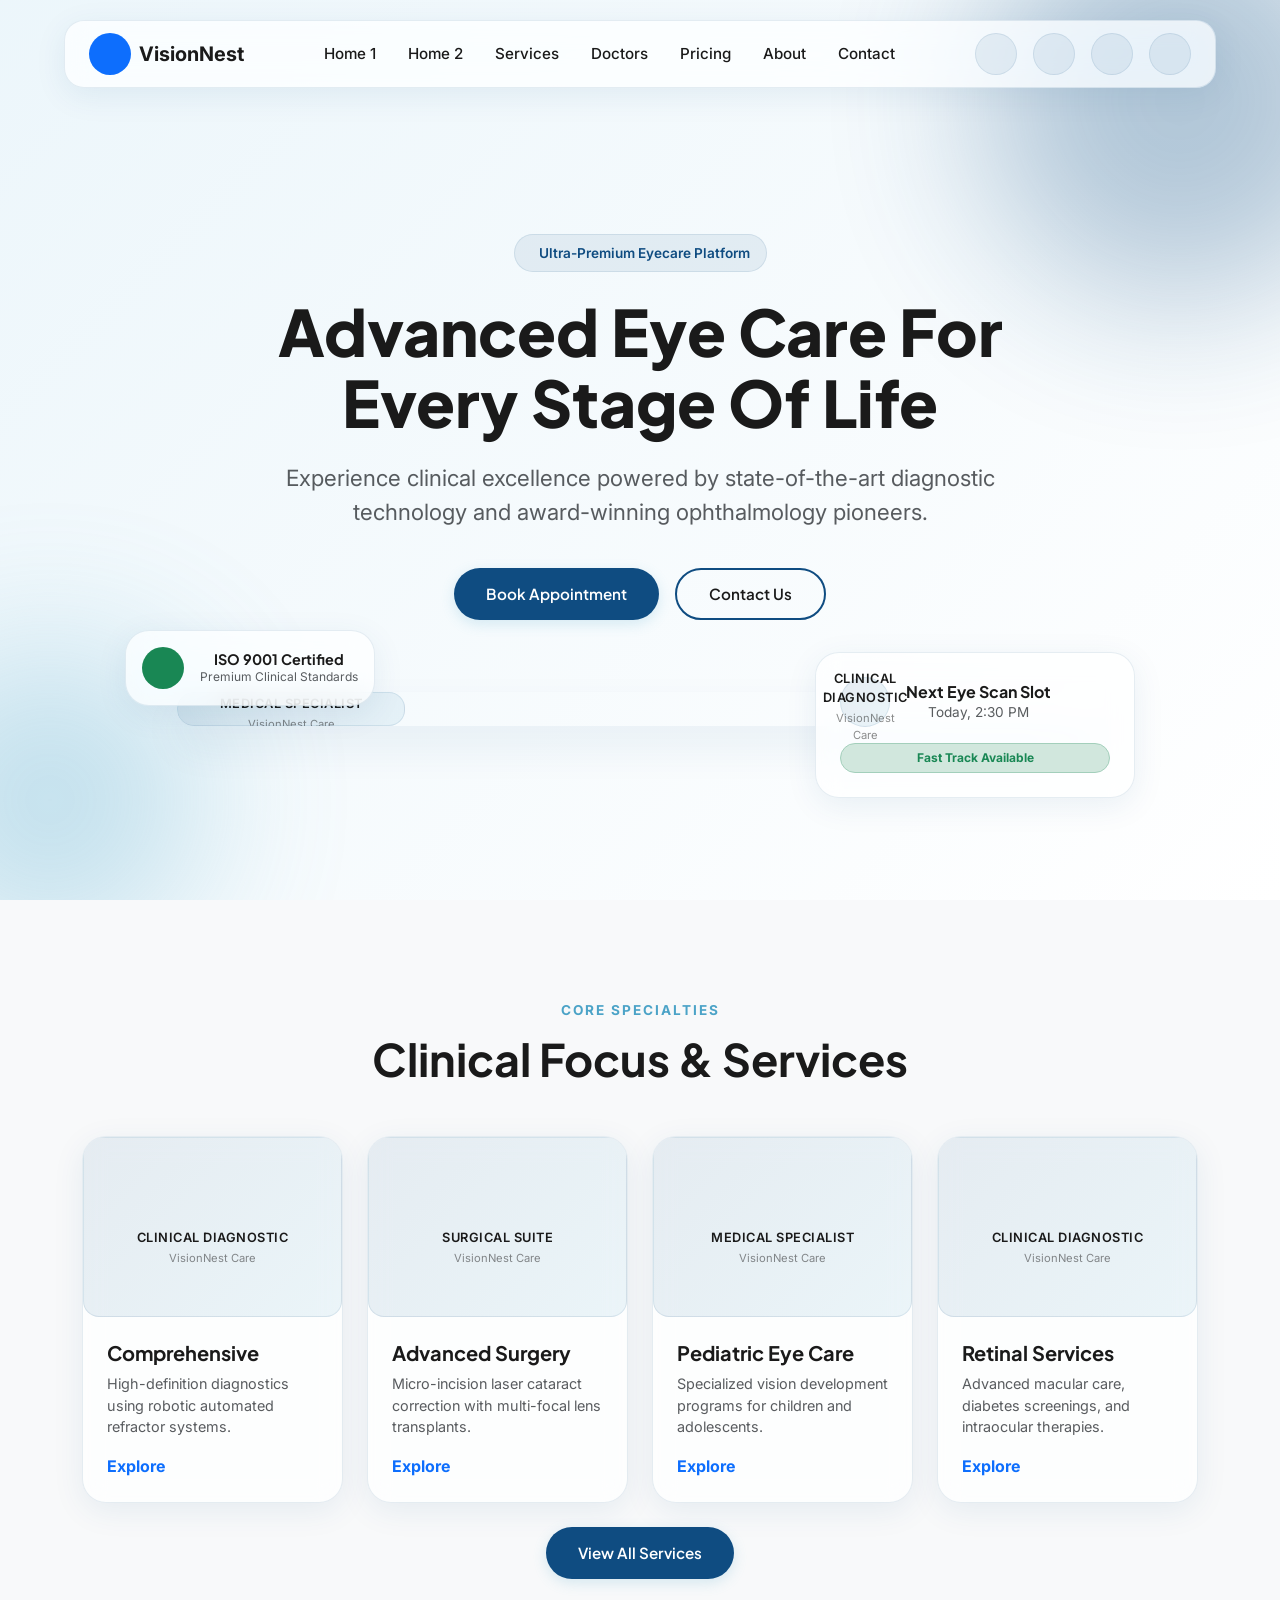
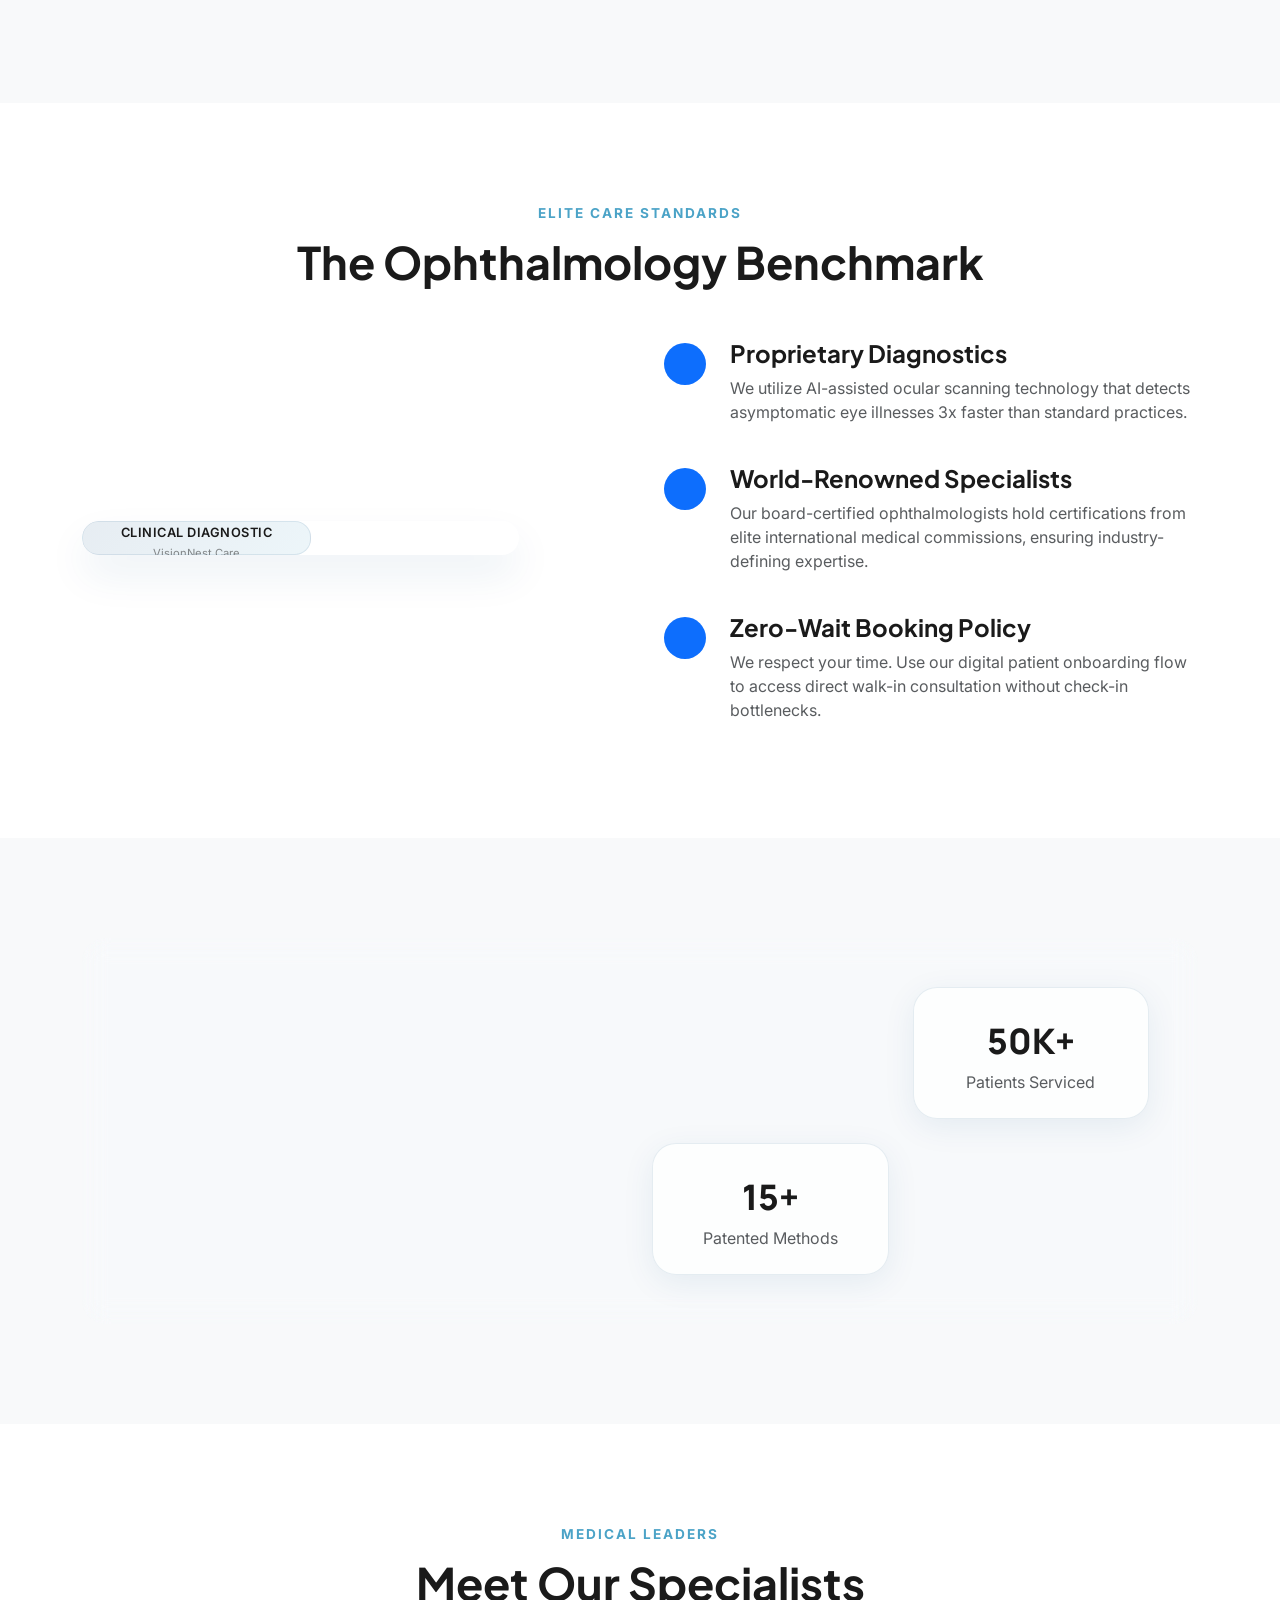
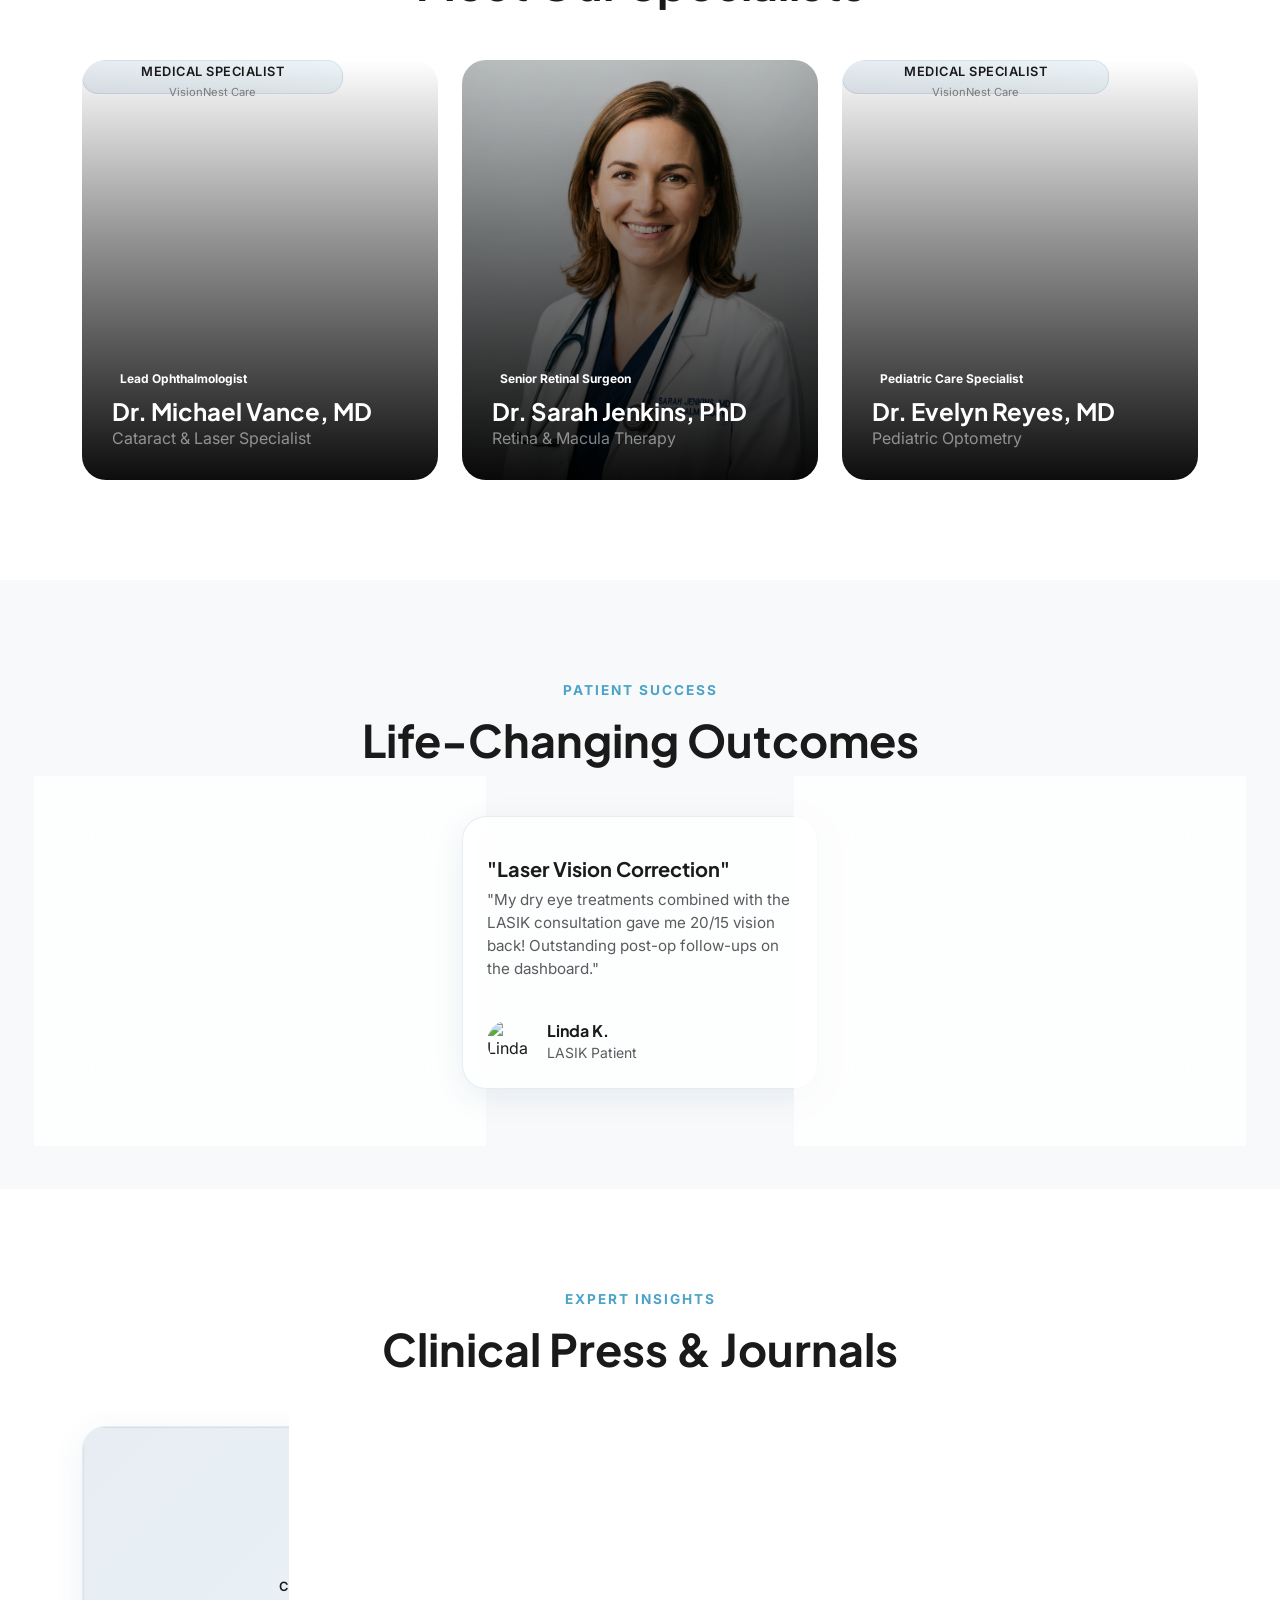
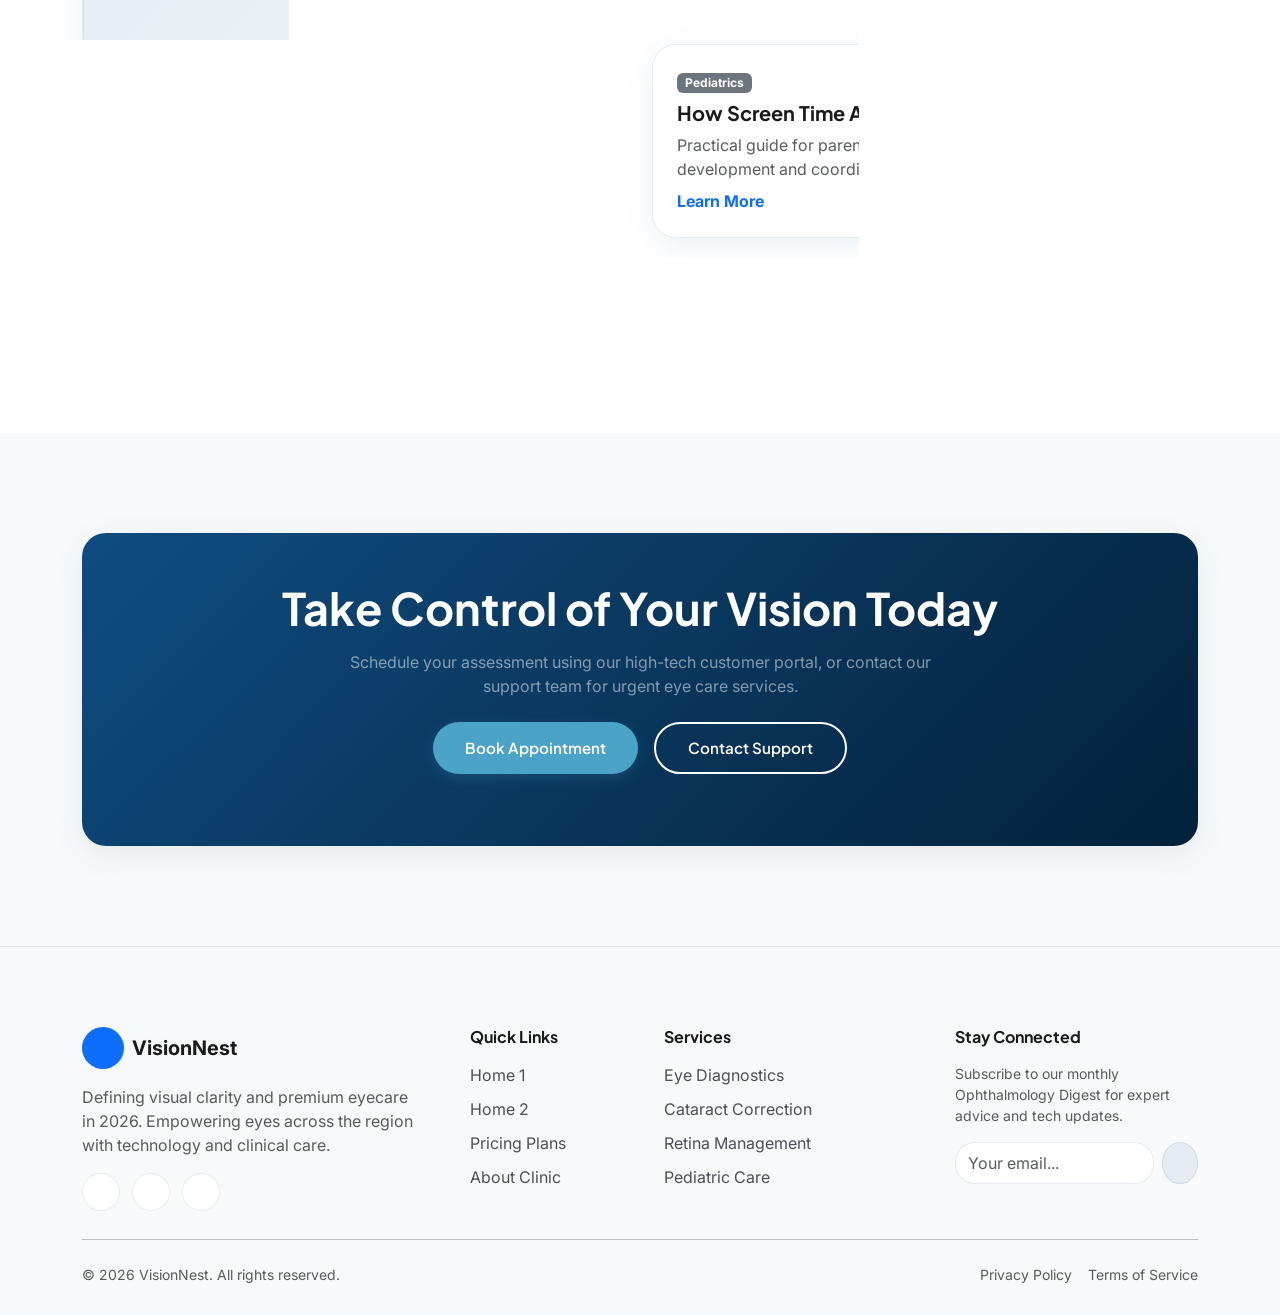
==== commit 1713ef01: "E" ====
--- a/index.html
+++ b/index.html
@@ -12,6 +12,7 @@
     <link rel="stylesheet" href="https://unpkg.com/aos@next/dist/aos.css">
     <!-- Custom Premium CSS -->
     <link rel="stylesheet" href="css/style.css">
+    <link rel="icon" type="image/svg+xml" href="IMAGE/favicon.svg">
 
     <!-- Inline script to prevent theme/RTL flash -->
     <script>
@@ -240,7 +241,7 @@
                             onerror="handleImageError(this, 'scan')" alt="Comprehensive Eye Exam" class="w-100"
                             style="height: 180px; object-fit: cover;" loading="lazy">
                         <div class="p-4">
-                            <h5 class="text-color">Comprehensive Exams</h5>
+                            <h5 class="text-color">Comprehensive </h5>
                             <p class="text-muted" style="font-size: 0.9rem;">High-definition diagnostics using robotic
                                 automated refractor systems.</p>
                             <a href="services.html"
@@ -433,9 +434,8 @@
 
                 <div class="col-md-6 col-lg-4" data-aos="fade-up" data-aos-delay="200">
                     <div class="doctor-profile-card">
-                        <img src="IMAGE/dr_sarah_jenkins.png"
-                            onerror="handleImageError(this, 'doctor')" alt="Dr. Sarah Jenkins, Retina Specialist"
-                            class="doctor-profile-img" loading="lazy">
+                        <img src="IMAGE/dr_sarah_jenkins.png" onerror="handleImageError(this, 'doctor')"
+                            alt="Dr. Sarah Jenkins, Retina Specialist" class="doctor-profile-img" loading="lazy">
                         <div class="doctor-profile-overlay">
                             <span class="badge bg-secondary-color text-white mb-2" style="width: fit-content;">Senior
                                 Retinal Surgeon</span>
@@ -652,9 +652,12 @@
                     <p class="text-muted">Defining visual clarity and premium eyecare in 2026. Empowering eyes across
                         the region with technology and clinical care.</p>
                     <div class="footer-social-links">
-                        <a href="https://twitter.com" target="_blank" class="twitter" aria-label="Twitter"><i data-lucide="twitter"></i></a>
-                        <a href="https://instagram.com" target="_blank" class="instagram" aria-label="Instagram"><i data-lucide="instagram"></i></a>
-                        <a href="https://linkedin.com" target="_blank" class="linkedin" aria-label="LinkedIn"><i data-lucide="linkedin"></i></a>
+                        <a href="https://twitter.com" target="_blank" class="twitter" aria-label="Twitter"><i
+                                data-lucide="twitter"></i></a>
+                        <a href="https://instagram.com" target="_blank" class="instagram" aria-label="Instagram"><i
+                                data-lucide="instagram"></i></a>
+                        <a href="https://linkedin.com" target="_blank" class="linkedin" aria-label="LinkedIn"><i
+                                data-lucide="linkedin"></i></a>
                     </div>
                 </div>
 
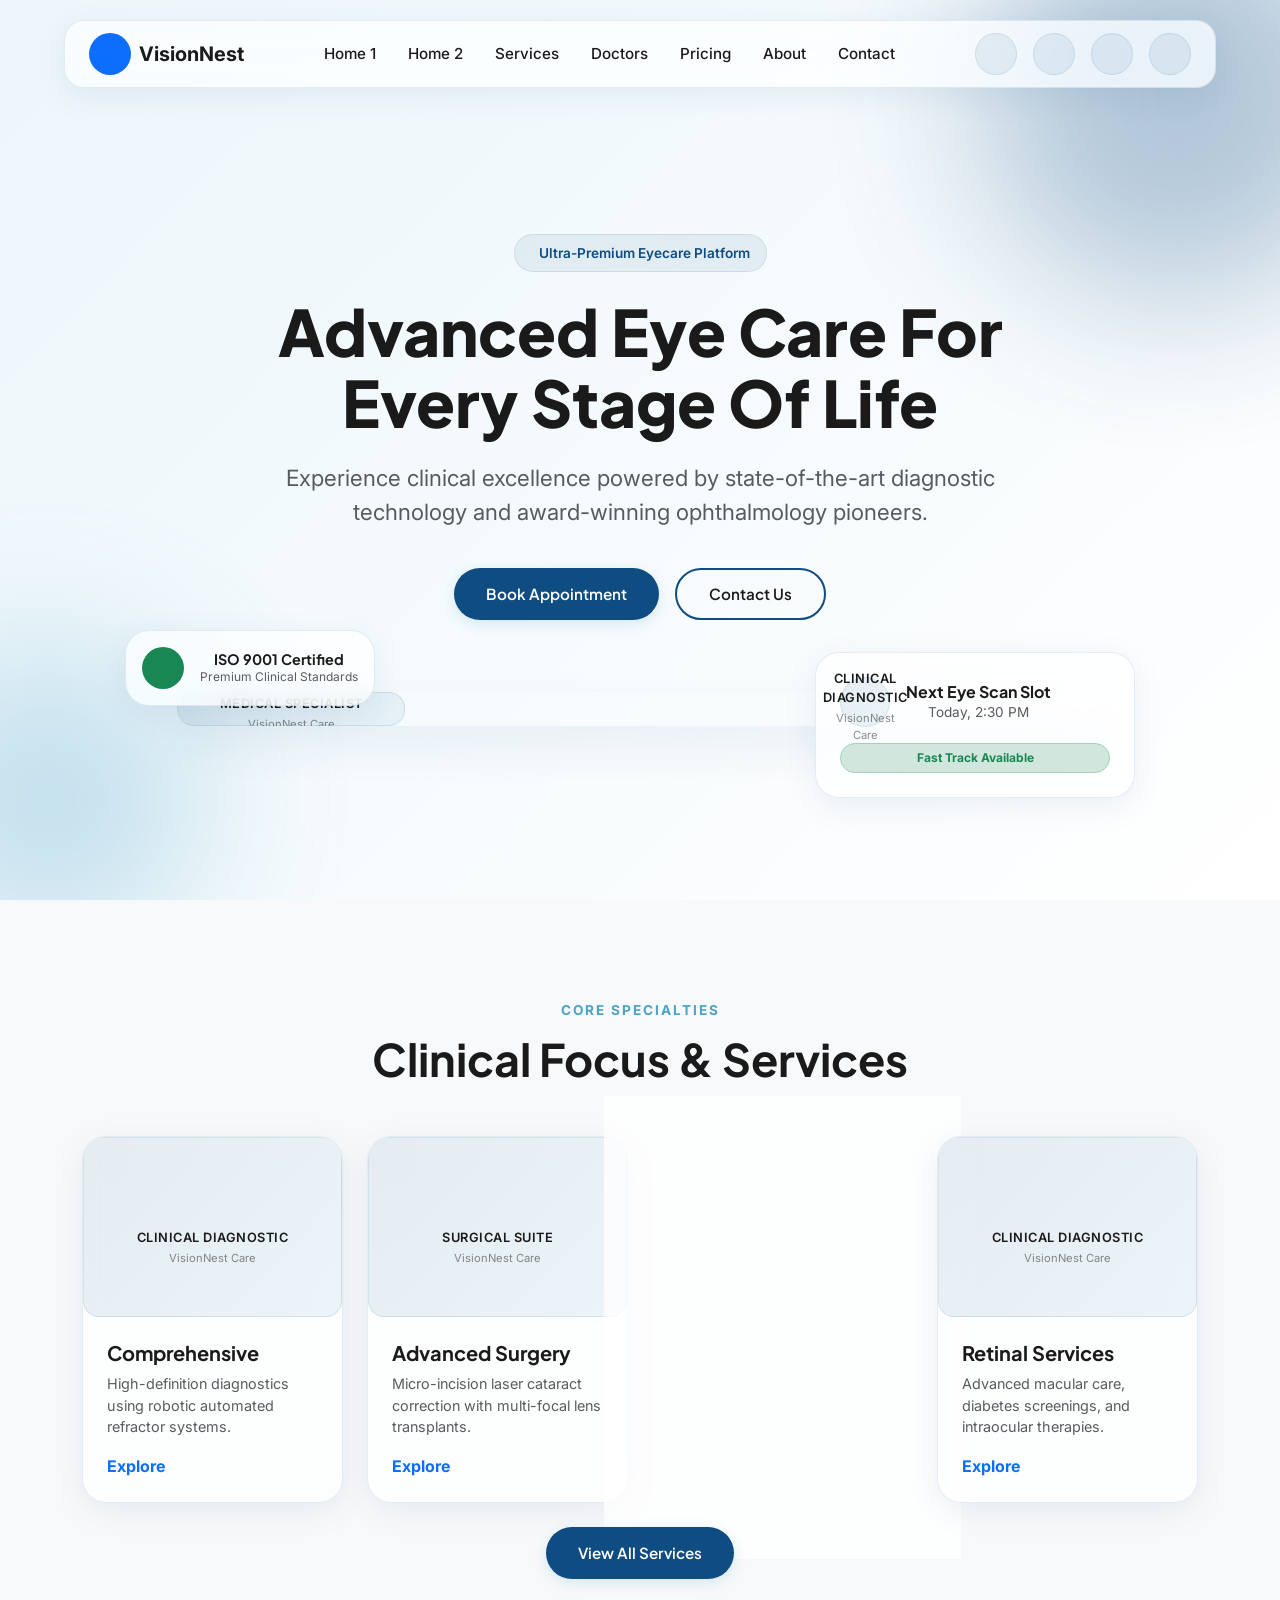
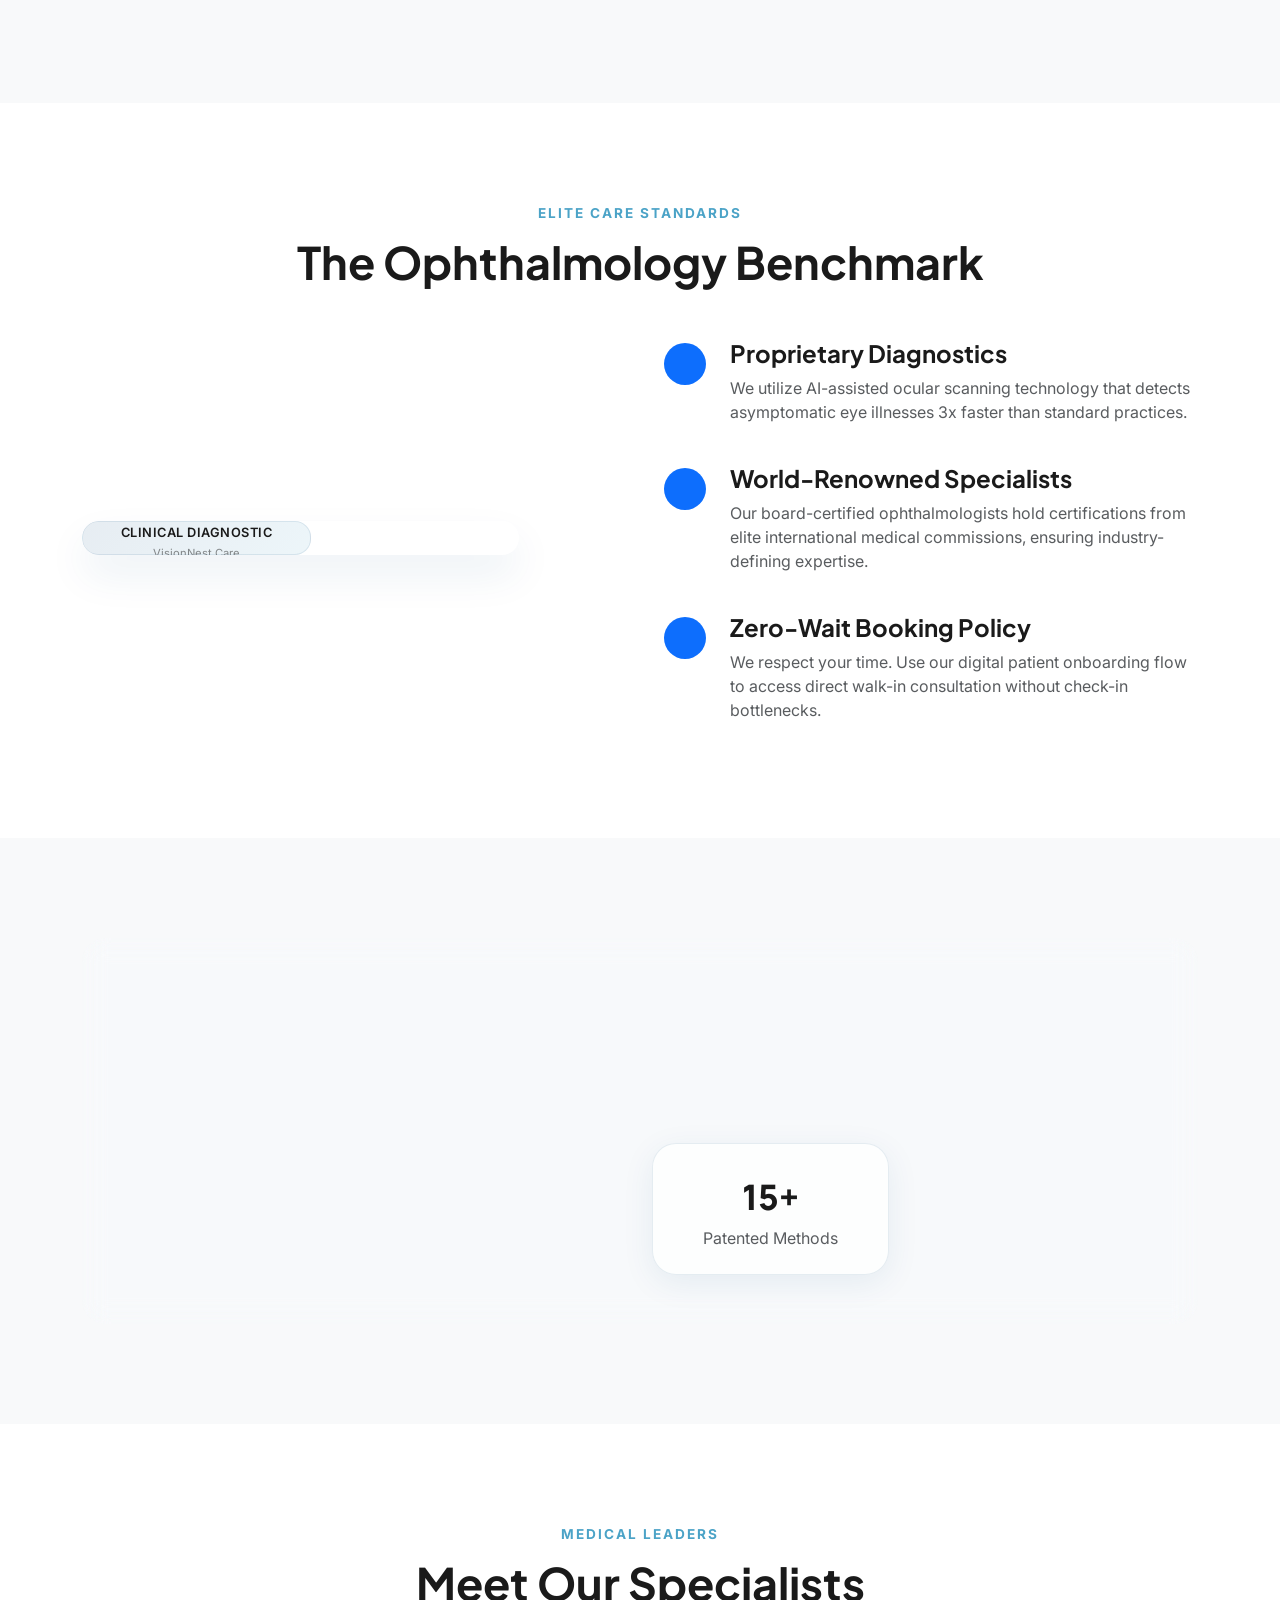
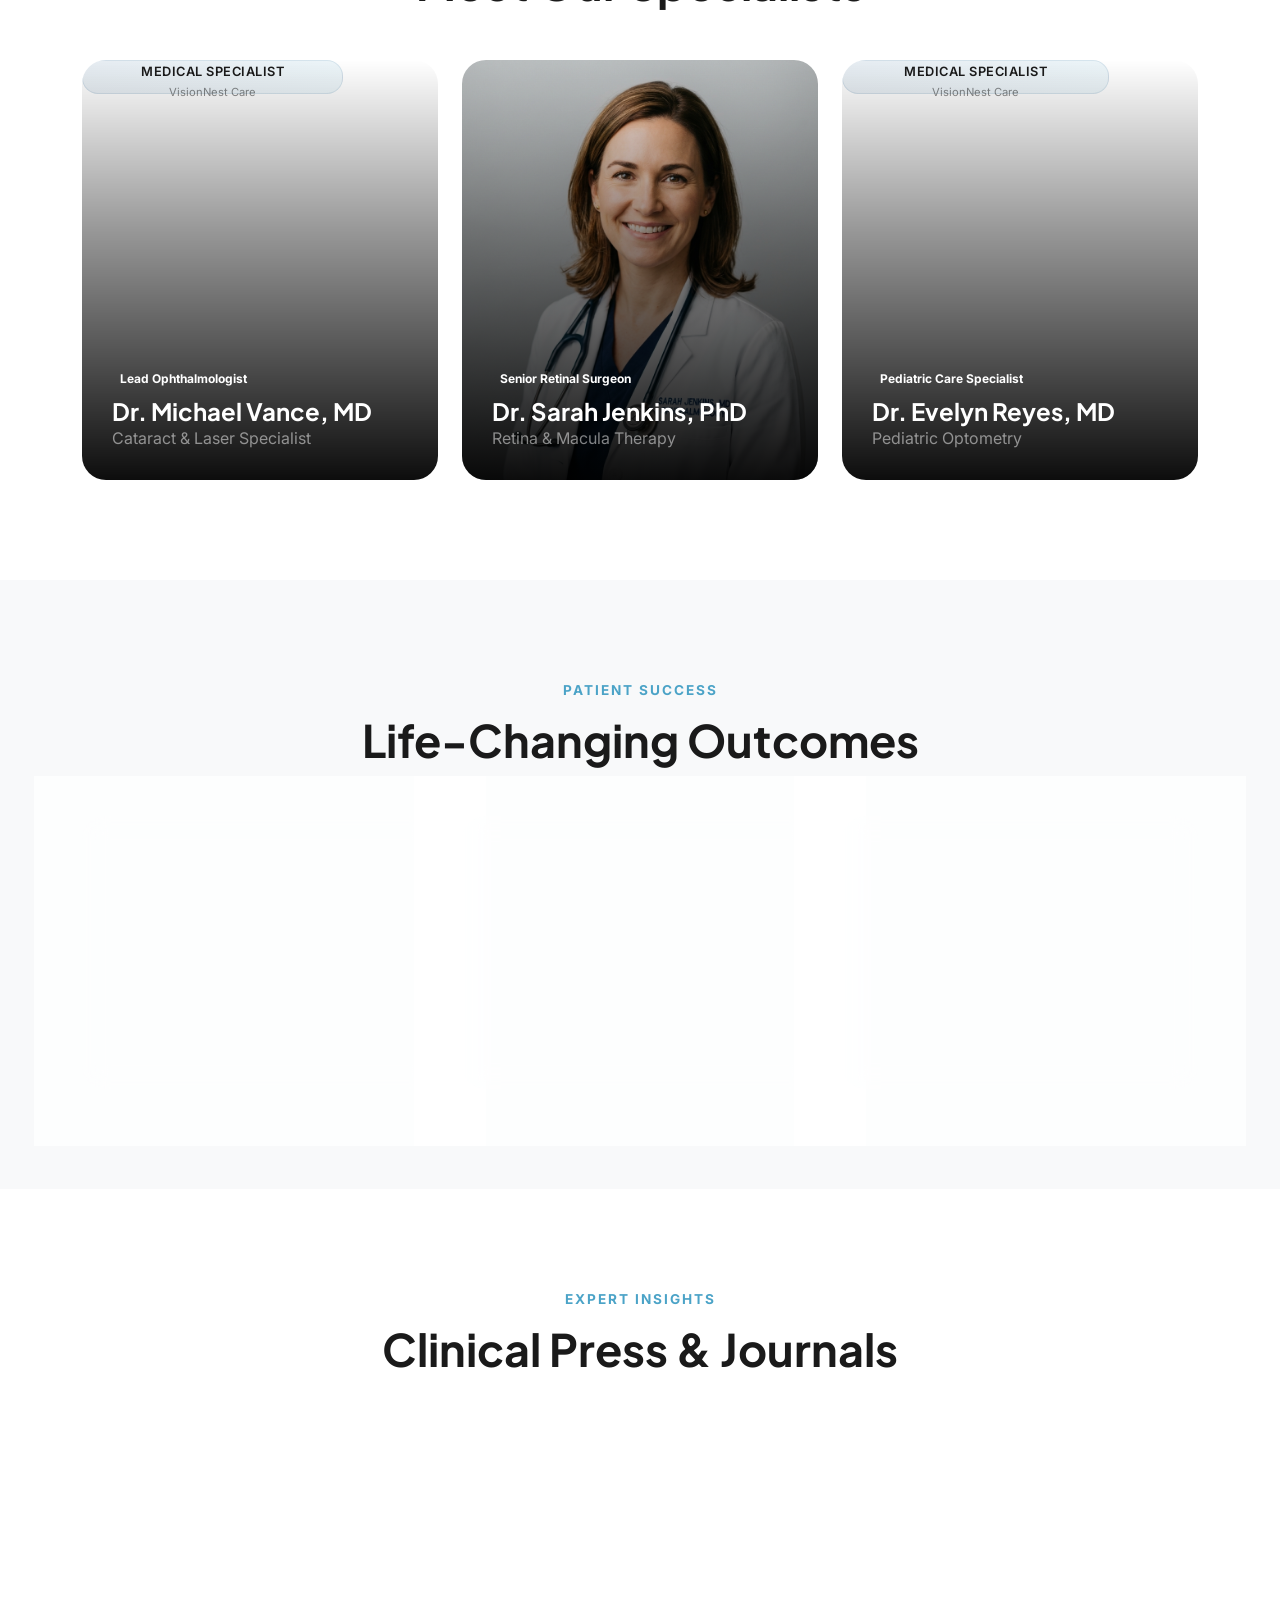
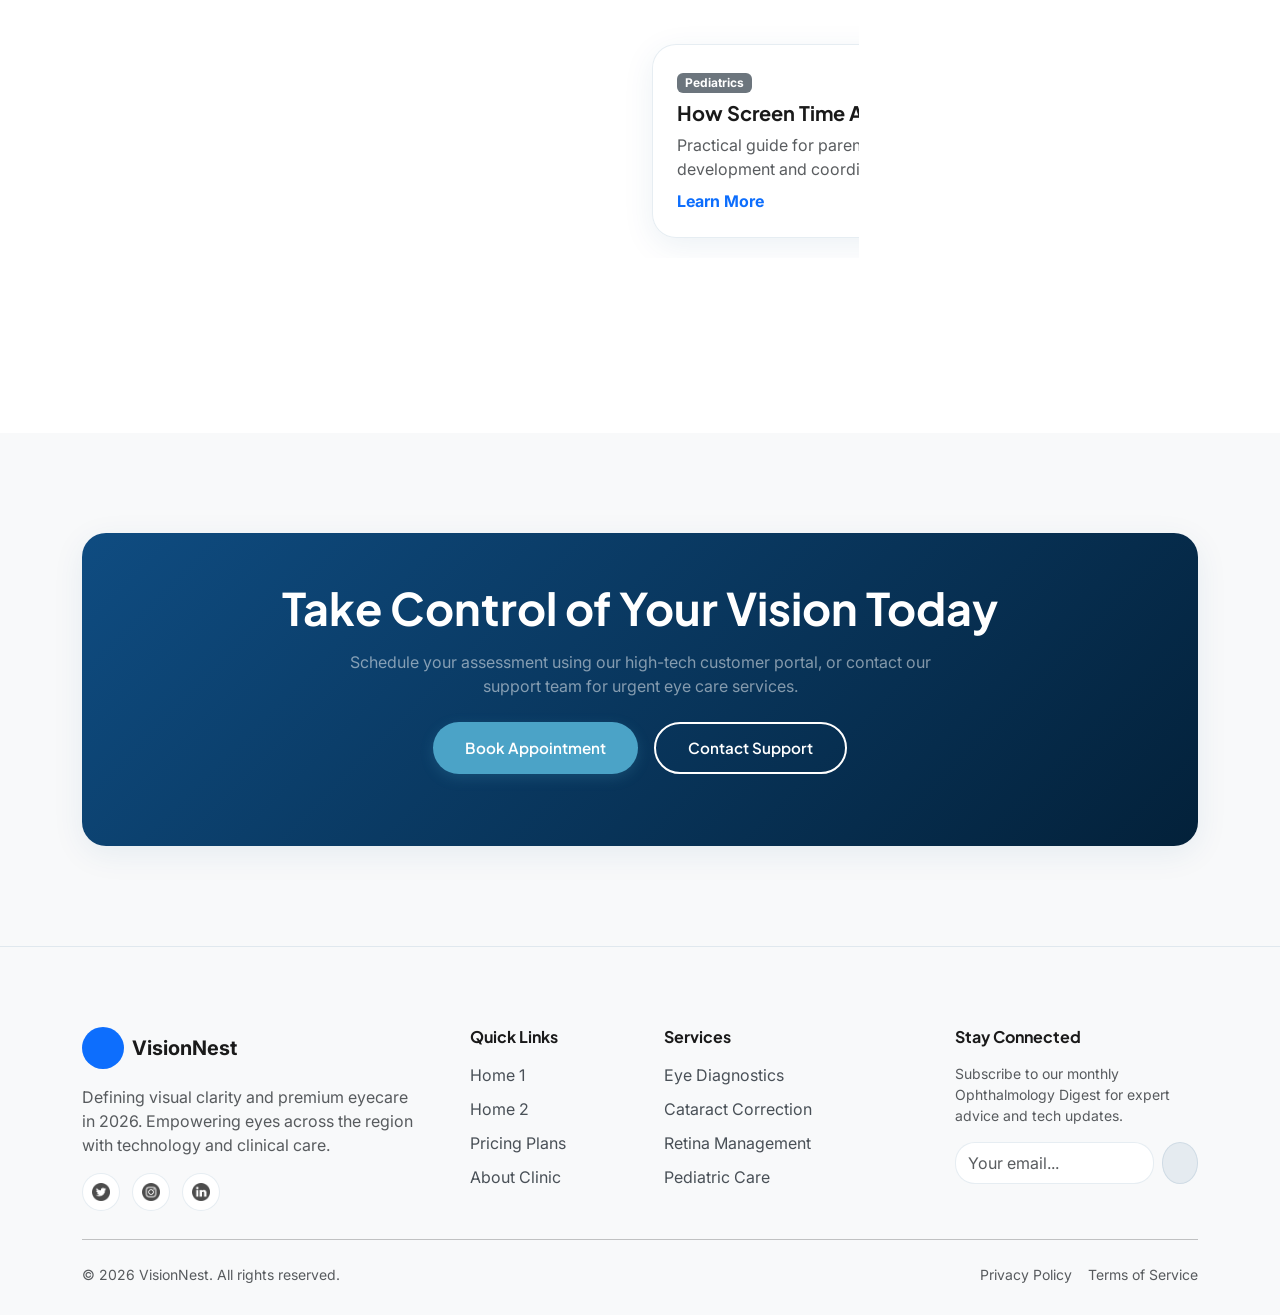
==== commit ab890435: "d" ====
--- a/index.html
+++ b/index.html
@@ -652,12 +652,15 @@
                     <p class="text-muted">Defining visual clarity and premium eyecare in 2026. Empowering eyes across
                         the region with technology and clinical care.</p>
                     <div class="footer-social-links">
-                        <a href="https://twitter.com" target="_blank" class="twitter" aria-label="Twitter"><i
-                                data-lucide="twitter"></i></a>
-                        <a href="https://instagram.com" target="_blank" class="instagram" aria-label="Instagram"><i
-                                data-lucide="instagram"></i></a>
-                        <a href="https://linkedin.com" target="_blank" class="linkedin" aria-label="LinkedIn"><i
-                                data-lucide="linkedin"></i></a>
+                        <a href="https://twitter.com" target="_blank" class="twitter" aria-label="Twitter">
+                            <img src="IMAGE/New folder/twitter-icon.png" class="social-icon-img" alt="Twitter">
+                        </a>
+                        <a href="https://instagram.com" target="_blank" class="instagram" aria-label="Instagram">
+                            <img src="IMAGE/New folder/instagram-icon.png" class="social-icon-img" alt="Instagram">
+                        </a>
+                        <a href="https://linkedin.com" target="_blank" class="linkedin" aria-label="LinkedIn">
+                            <img src="IMAGE/New folder/linkedin-icon.png" class="social-icon-img" alt="LinkedIn">
+                        </a>
                     </div>
                 </div>
 
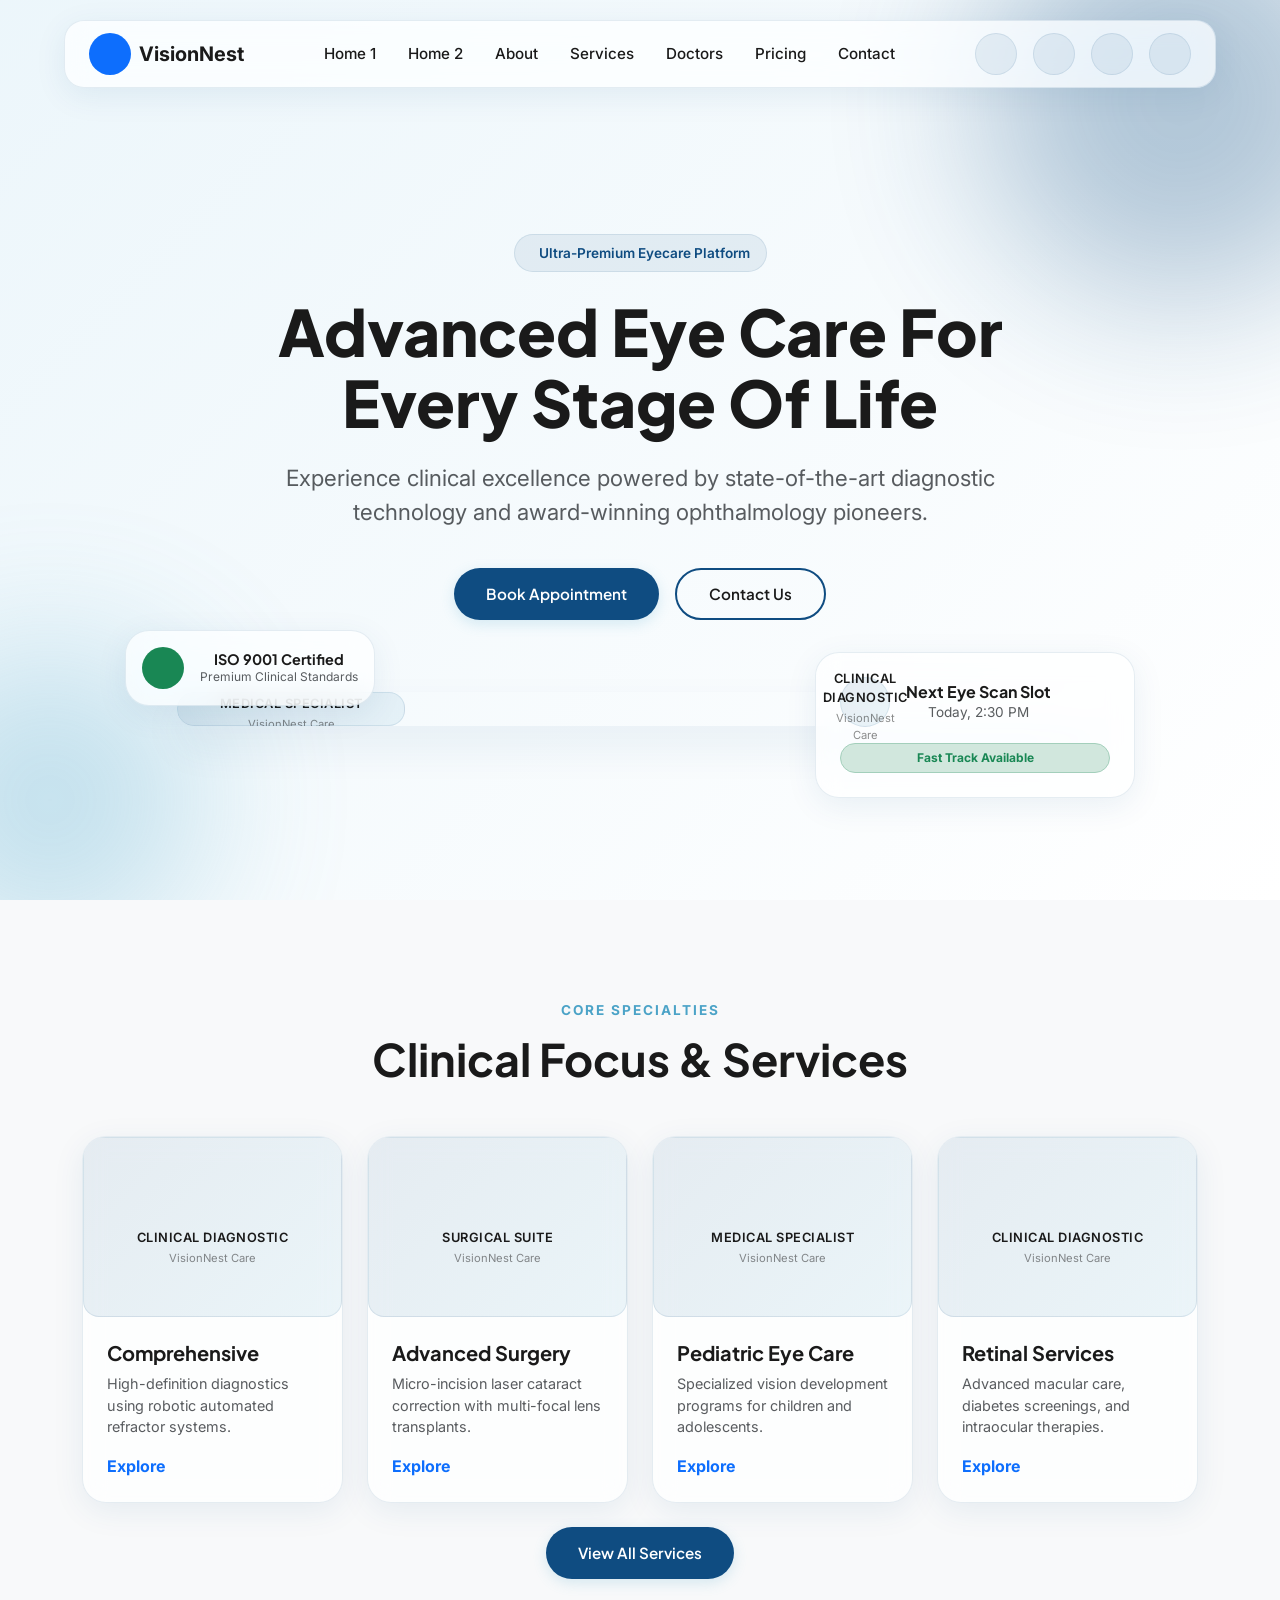
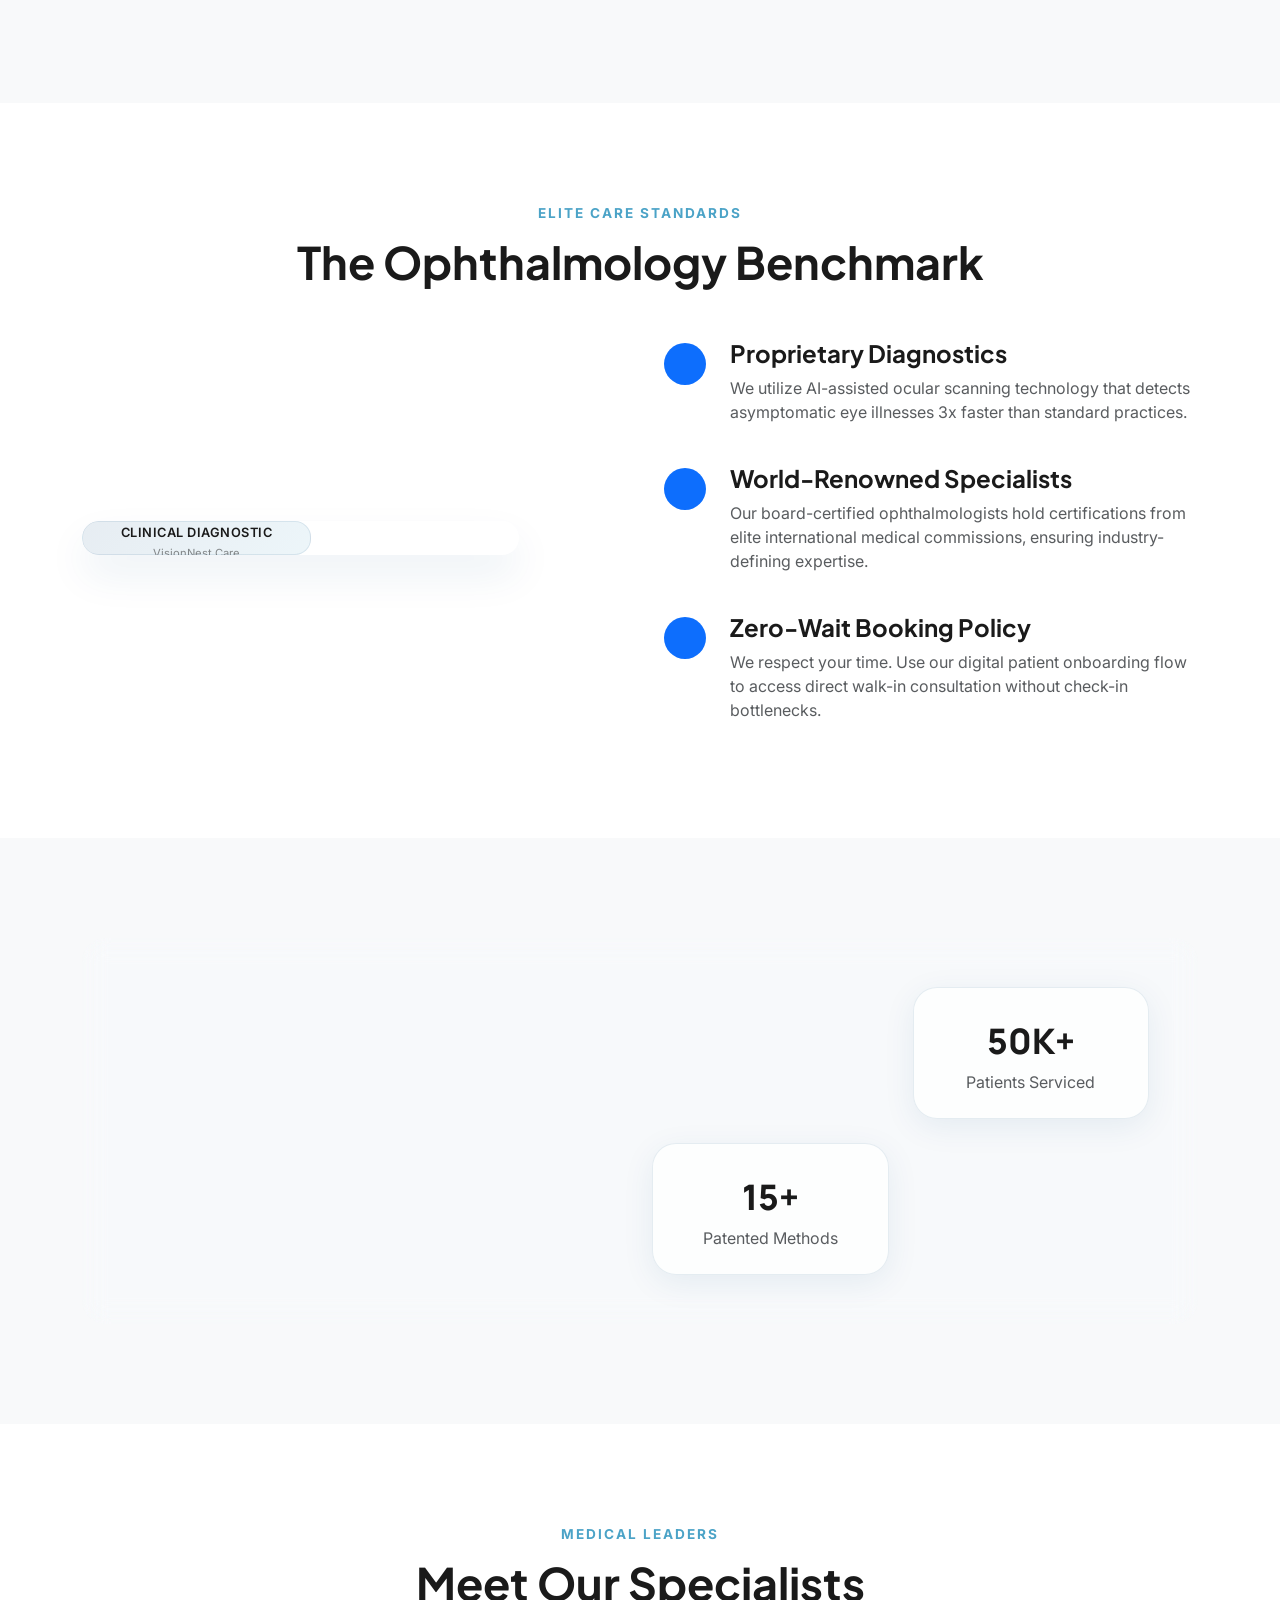
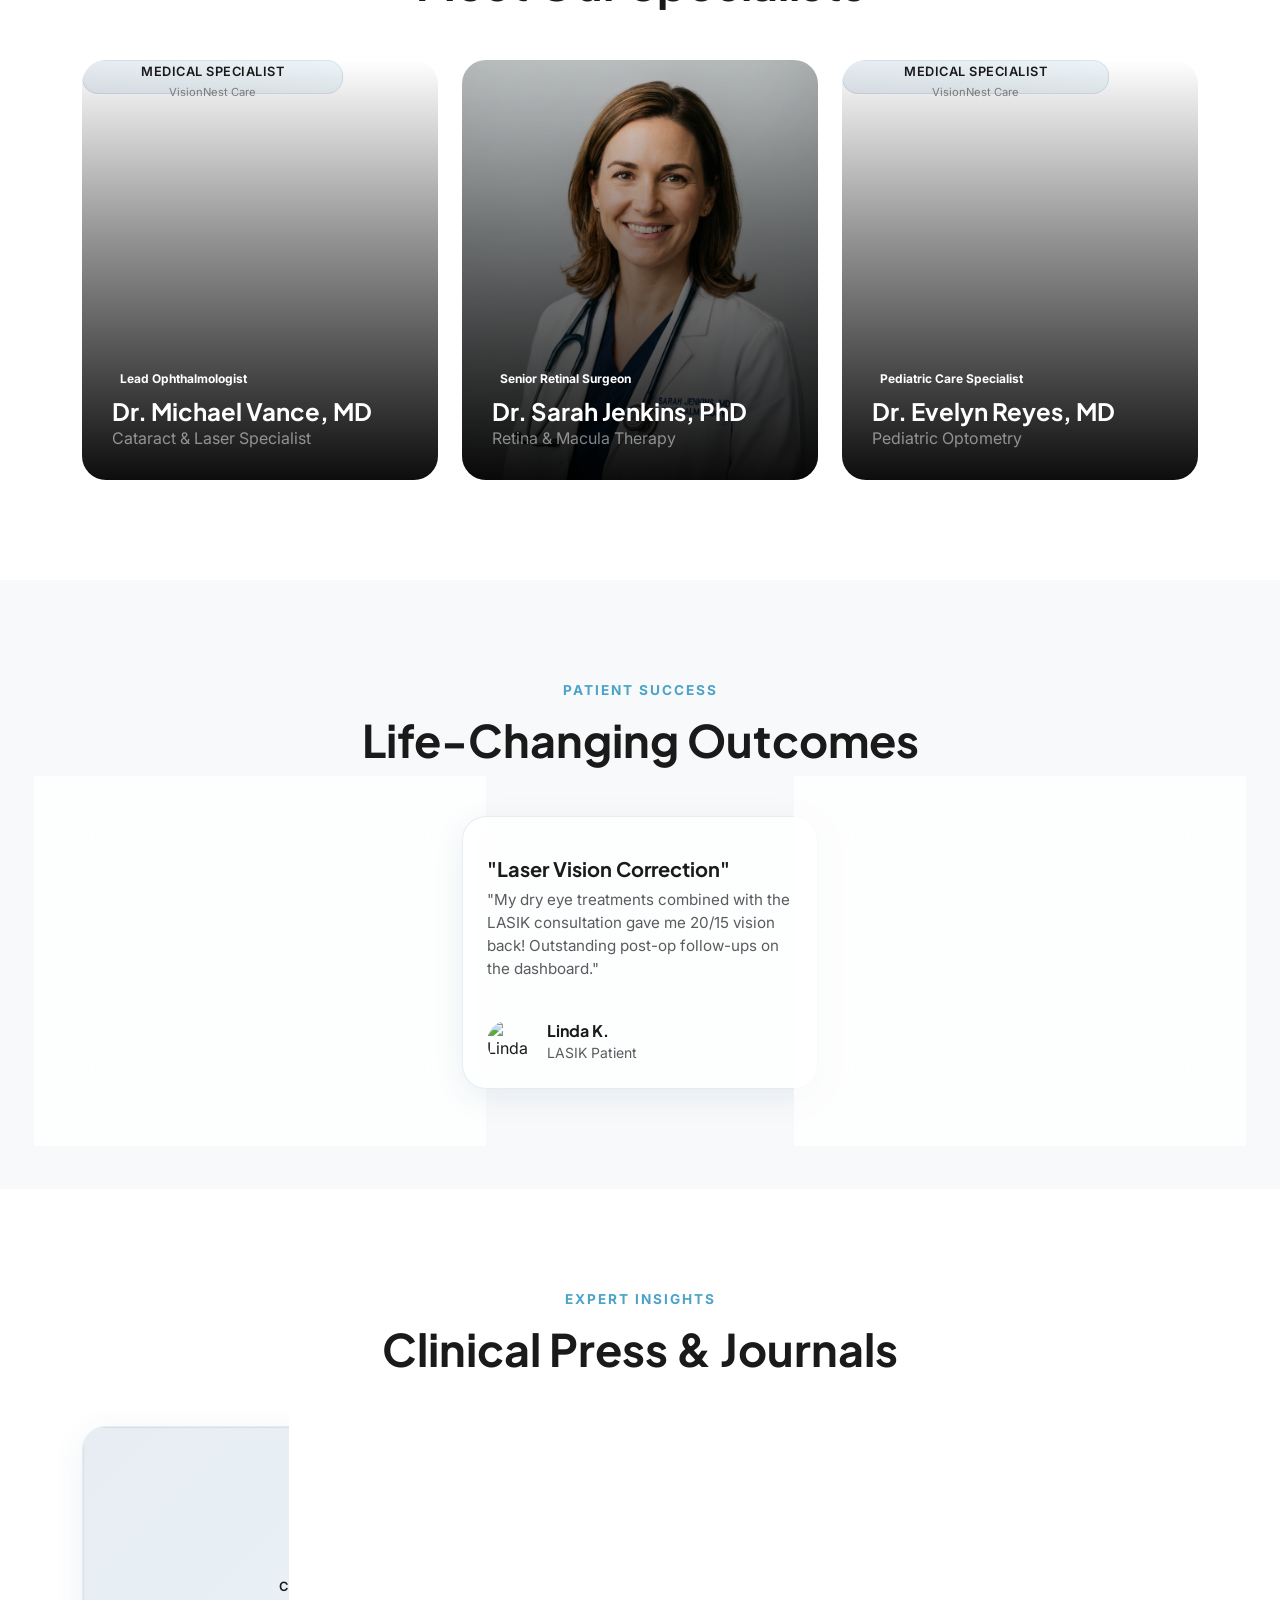
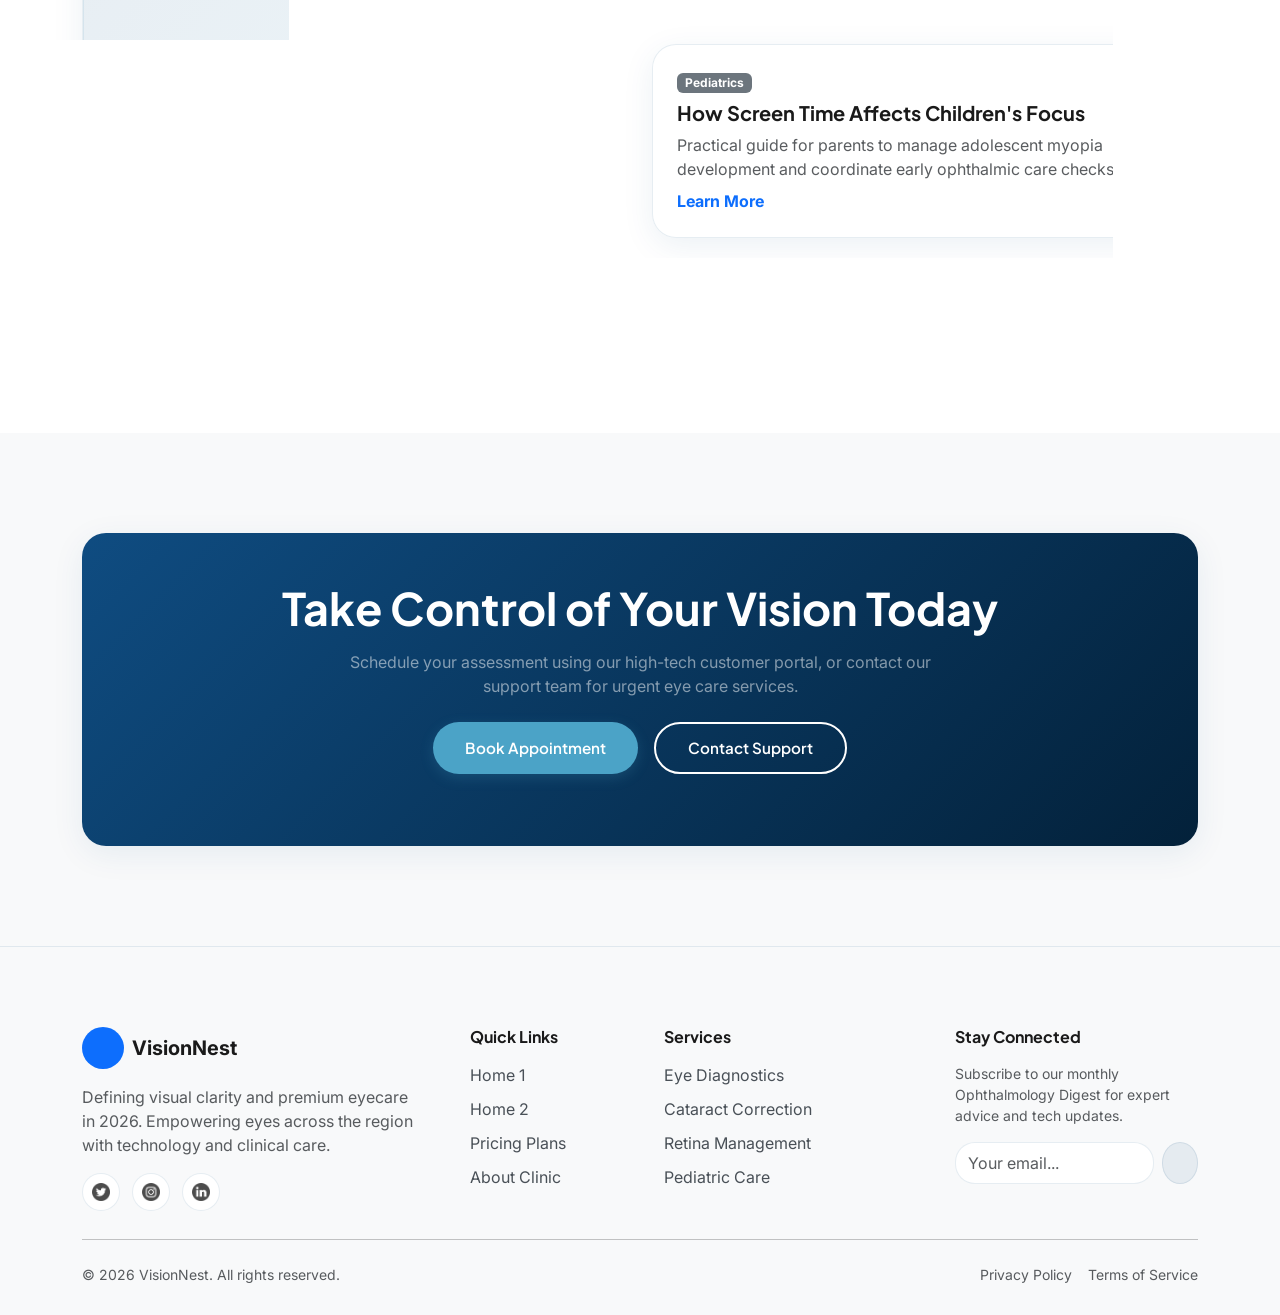
==== commit 2d5c6a51: "v" ====
--- a/index.html
+++ b/index.html
@@ -84,10 +84,10 @@
             <div class="d-none d-xl-flex align-items-center gap-2">
                 <a href="index.html" class="nav-link-custom active">Home 1</a>
                 <a href="home2.html" class="nav-link-custom">Home 2</a>
+                <a href="about.html" class="nav-link-custom">About</a>
                 <a href="services.html" class="nav-link-custom">Services</a>
                 <a href="doctors.html" class="nav-link-custom">Doctors</a>
                 <a href="pricing.html" class="nav-link-custom">Pricing</a>
-                <a href="about.html" class="nav-link-custom">About</a>
                 <a href="contact.html" class="nav-link-custom">Contact</a>
             </div>
 
@@ -130,10 +130,10 @@
         <div class="offcanvas-body d-flex flex-column gap-3">
             <a href="index.html" class="nav-link-custom active">Home 1</a>
             <a href="home2.html" class="nav-link-custom">Home 2</a>
+            <a href="about.html" class="nav-link-custom">About</a>
             <a href="services.html" class="nav-link-custom">Services</a>
             <a href="doctors.html" class="nav-link-custom">Doctors</a>
             <a href="pricing.html" class="nav-link-custom">Pricing</a>
-            <a href="about.html" class="nav-link-custom">About</a>
             <a href="contact.html" class="nav-link-custom">Contact</a>
 
             <hr class="text-color opacity-25 my-1">
@@ -163,7 +163,7 @@
     </div>
 
     <!-- 1. HERO SECTION -->
-    <section class="hero-section">
+    <section class="hero-section" style="--hero-bg-image: url('https://images.unsplash.com/photo-1579684385127-1ef15d508118?auto=format&fit=crop&w=1920&q=80');">
         <div class="hero-bg-shapes">
             <div class="hero-shape shape-1"></div>
             <div class="hero-shape shape-2"></div>
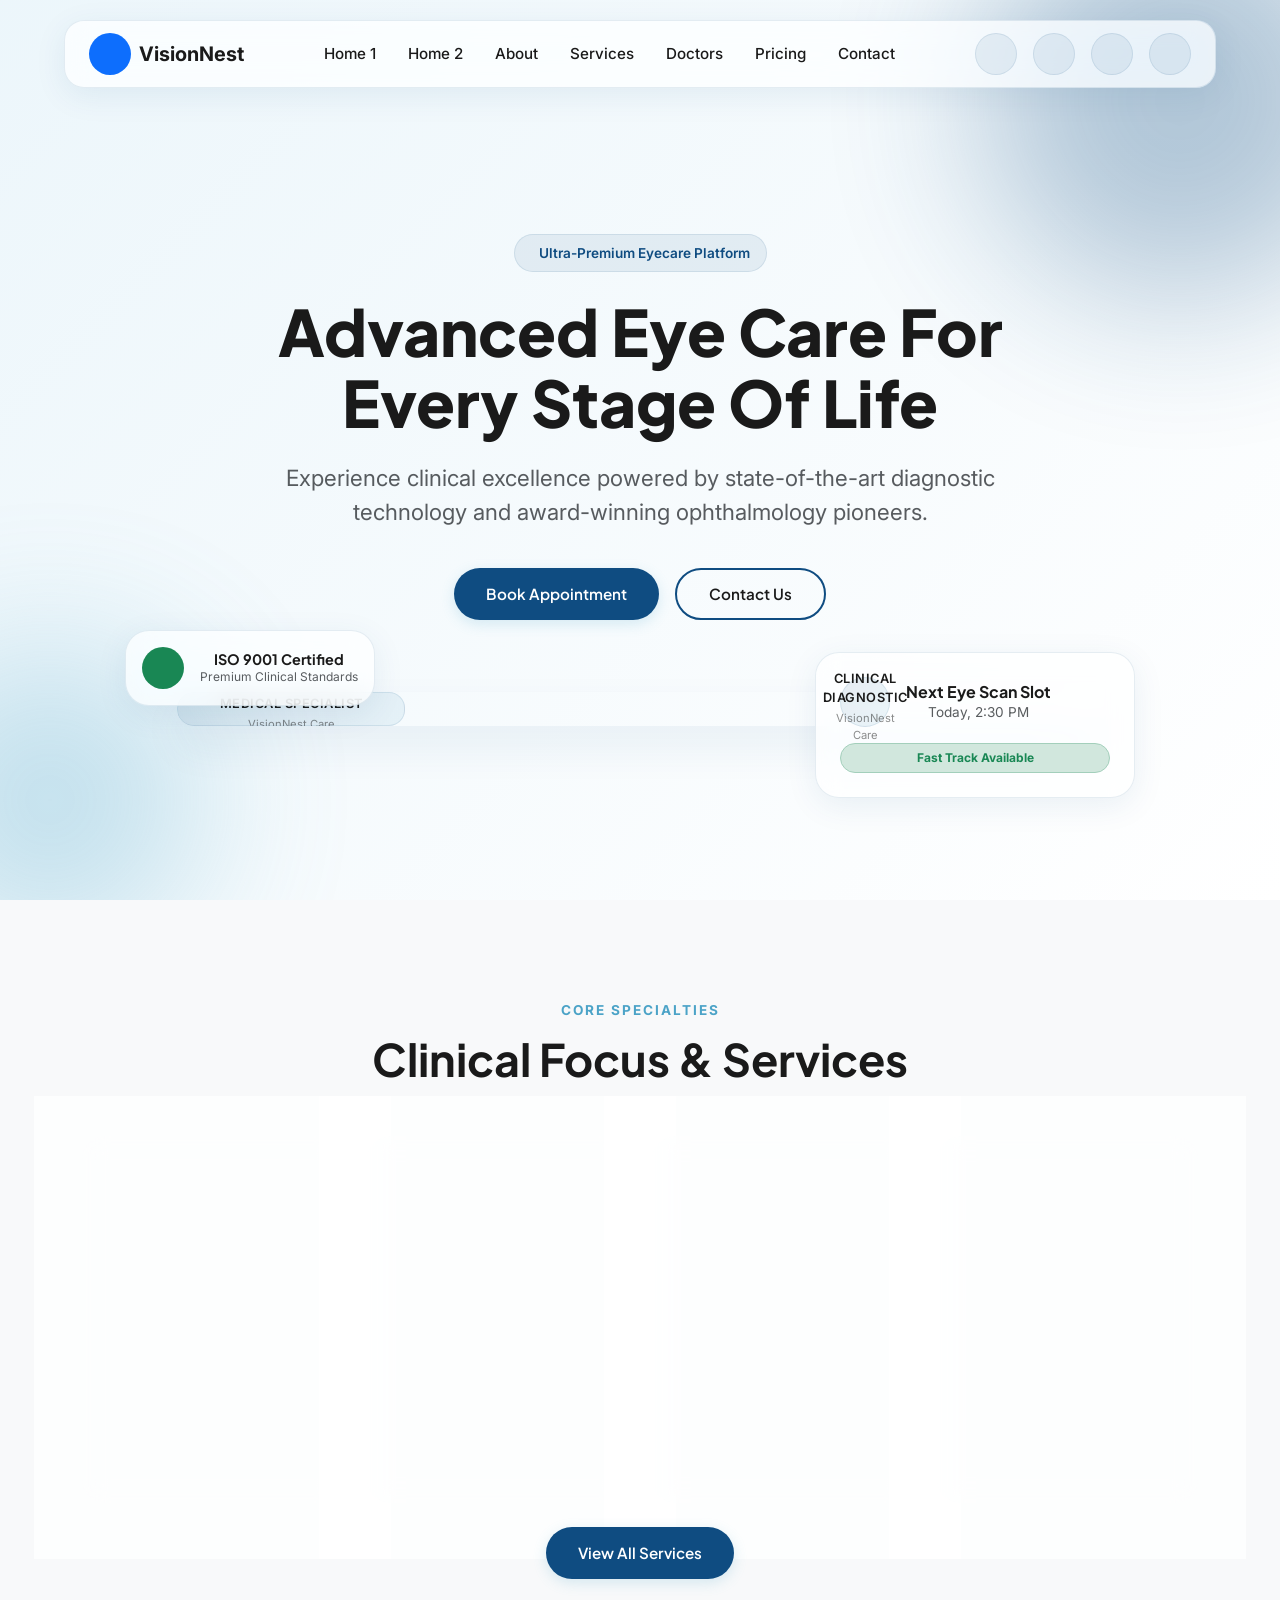
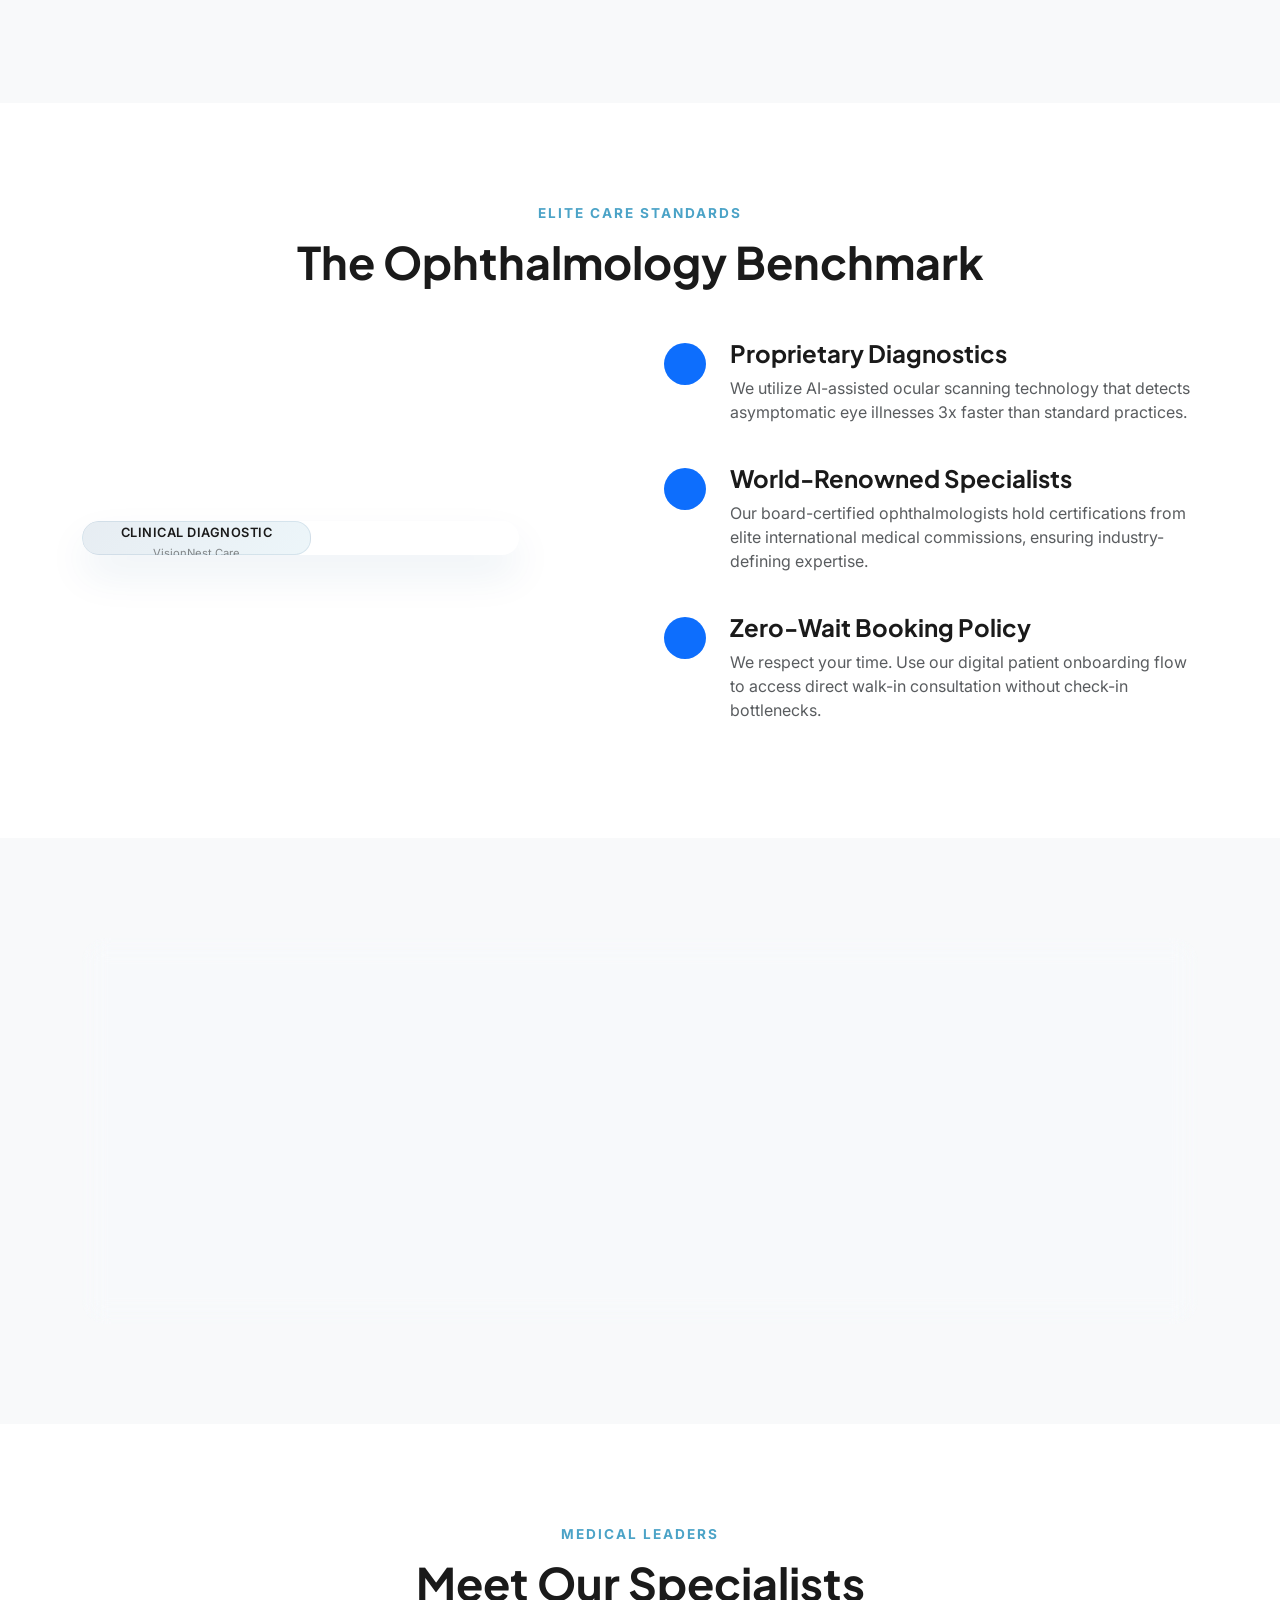
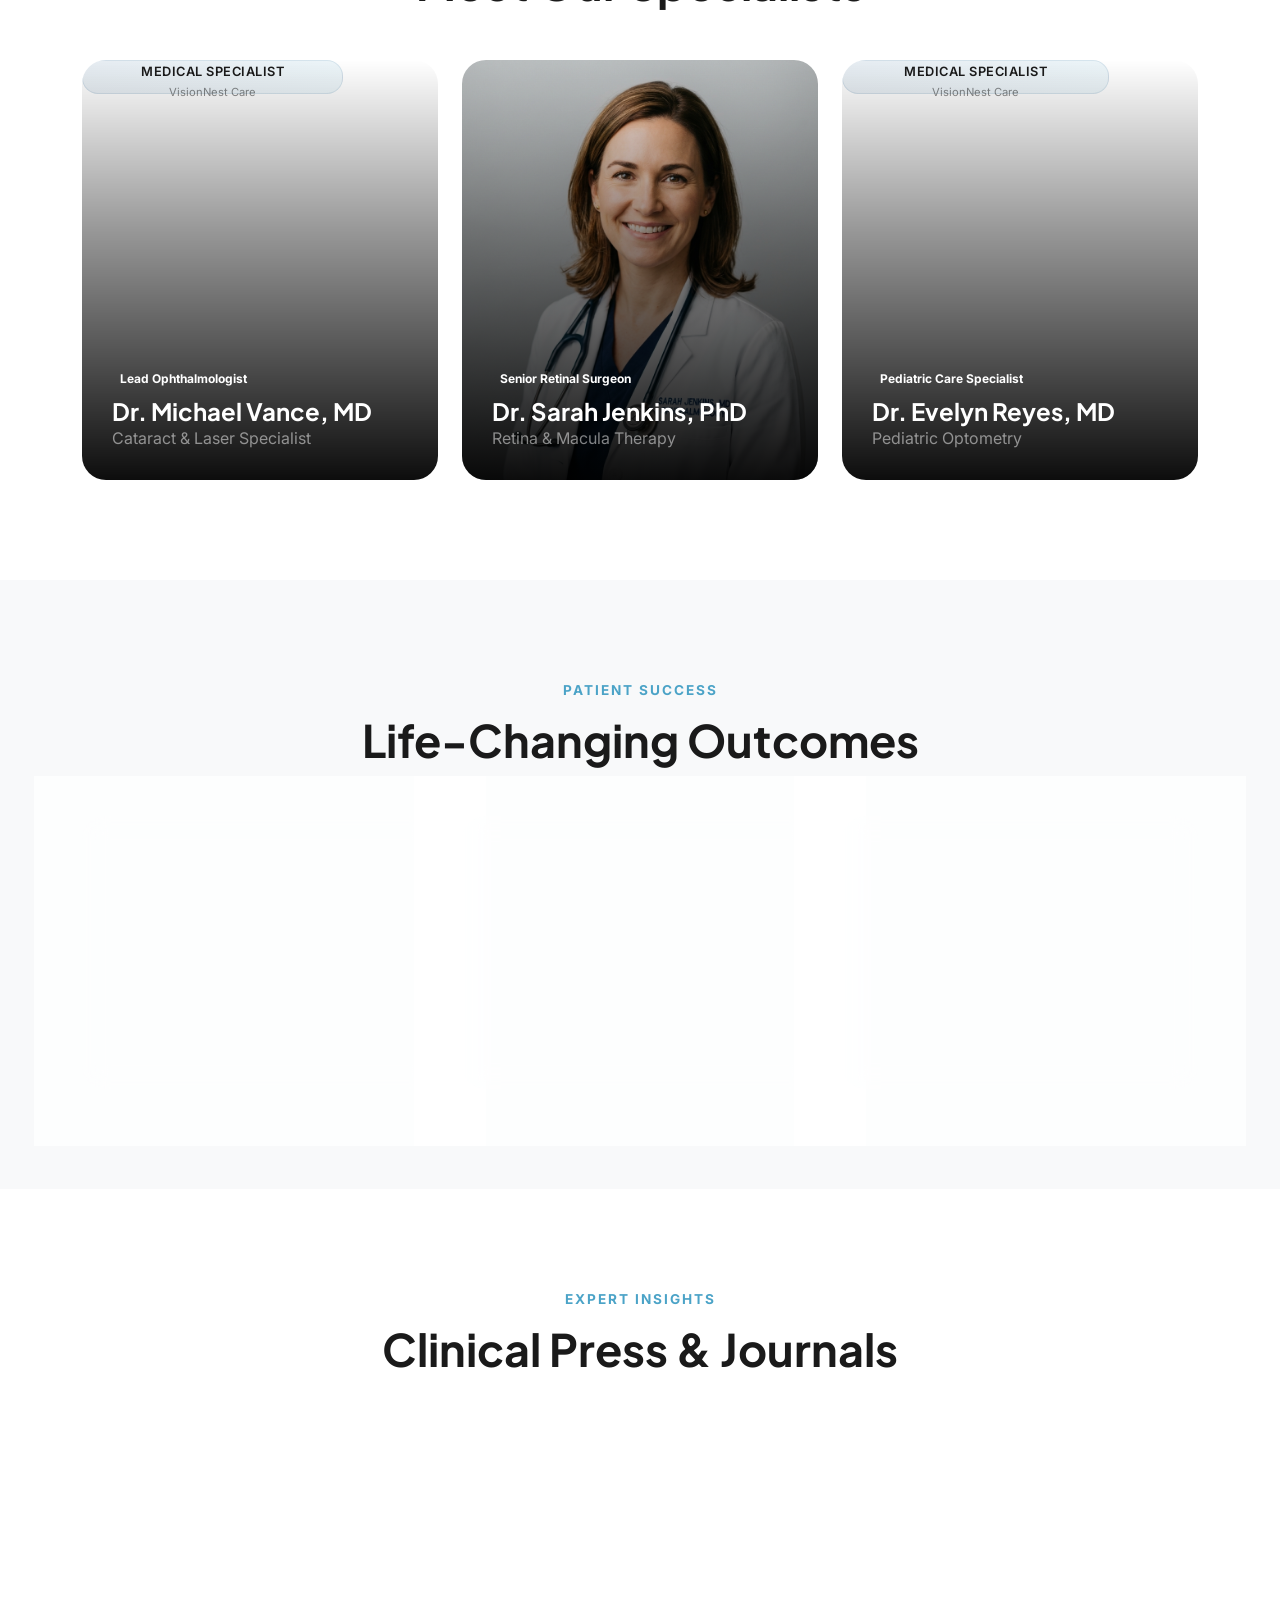
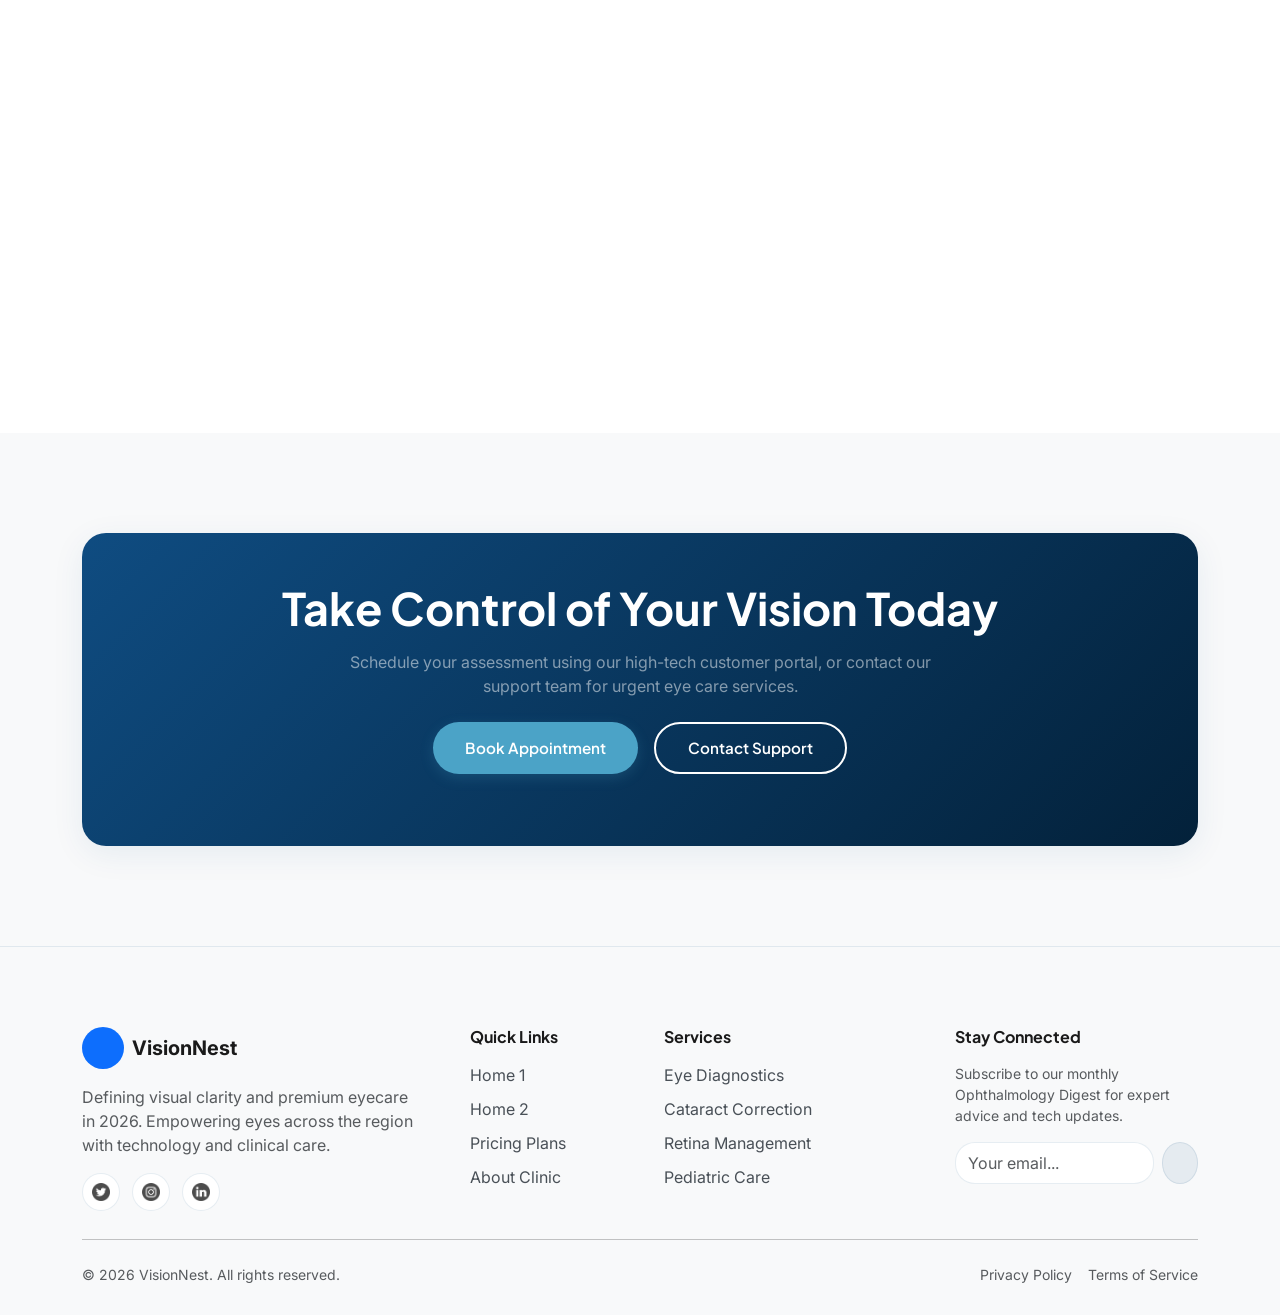
==== commit f20fe089: "d" ====
--- a/index.html
+++ b/index.html
@@ -163,7 +163,8 @@
     </div>
 
     <!-- 1. HERO SECTION -->
-    <section class="hero-section" style="--hero-bg-image: url('https://images.unsplash.com/photo-1579684385127-1ef15d508118?auto=format&fit=crop&w=1920&q=80');">
+    <section class="hero-section"
+        style="--hero-bg-image: url('https://images.unsplash.com/photo-1579684385127-1ef15d508118?auto=format&fit=crop&w=1920&q=80');">
         <div class="hero-bg-shapes">
             <div class="hero-shape shape-1"></div>
             <div class="hero-shape shape-2"></div>
@@ -243,7 +244,7 @@
                         <div class="p-4">
                             <h5 class="text-color">Comprehensive </h5>
                             <p class="text-muted" style="font-size: 0.9rem;">High-definition diagnostics using robotic
-                                automated refractor systems.</p>
+                                automated and refractor systems.</p>
                             <a href="services.html"
                                 class="text-secondary-color text-decoration-none fw-bold d-inline-flex align-items-center gap-2">Explore
                                 <i data-lucide="arrow-right"></i></a>
@@ -258,7 +259,7 @@
                         <div class="p-4">
                             <h5 class="text-color">Advanced Surgery</h5>
                             <p class="text-muted" style="font-size: 0.9rem;">Micro-incision laser cataract correction
-                                with multi-focal lens transplants.</p>
+                                with multi-focal lens.</p>
                             <a href="services.html"
                                 class="text-secondary-color text-decoration-none fw-bold d-inline-flex align-items-center gap-2">Explore
                                 <i data-lucide="arrow-right"></i></a>
@@ -273,7 +274,7 @@
                         <div class="p-4">
                             <h5 class="text-color">Pediatric Eye Care</h5>
                             <p class="text-muted" style="font-size: 0.9rem;">Specialized vision development programs for
-                                children and adolescents.</p>
+                                children.</p>
                             <a href="services.html"
                                 class="text-secondary-color text-decoration-none fw-bold d-inline-flex align-items-center gap-2">Explore
                                 <i data-lucide="arrow-right"></i></a>
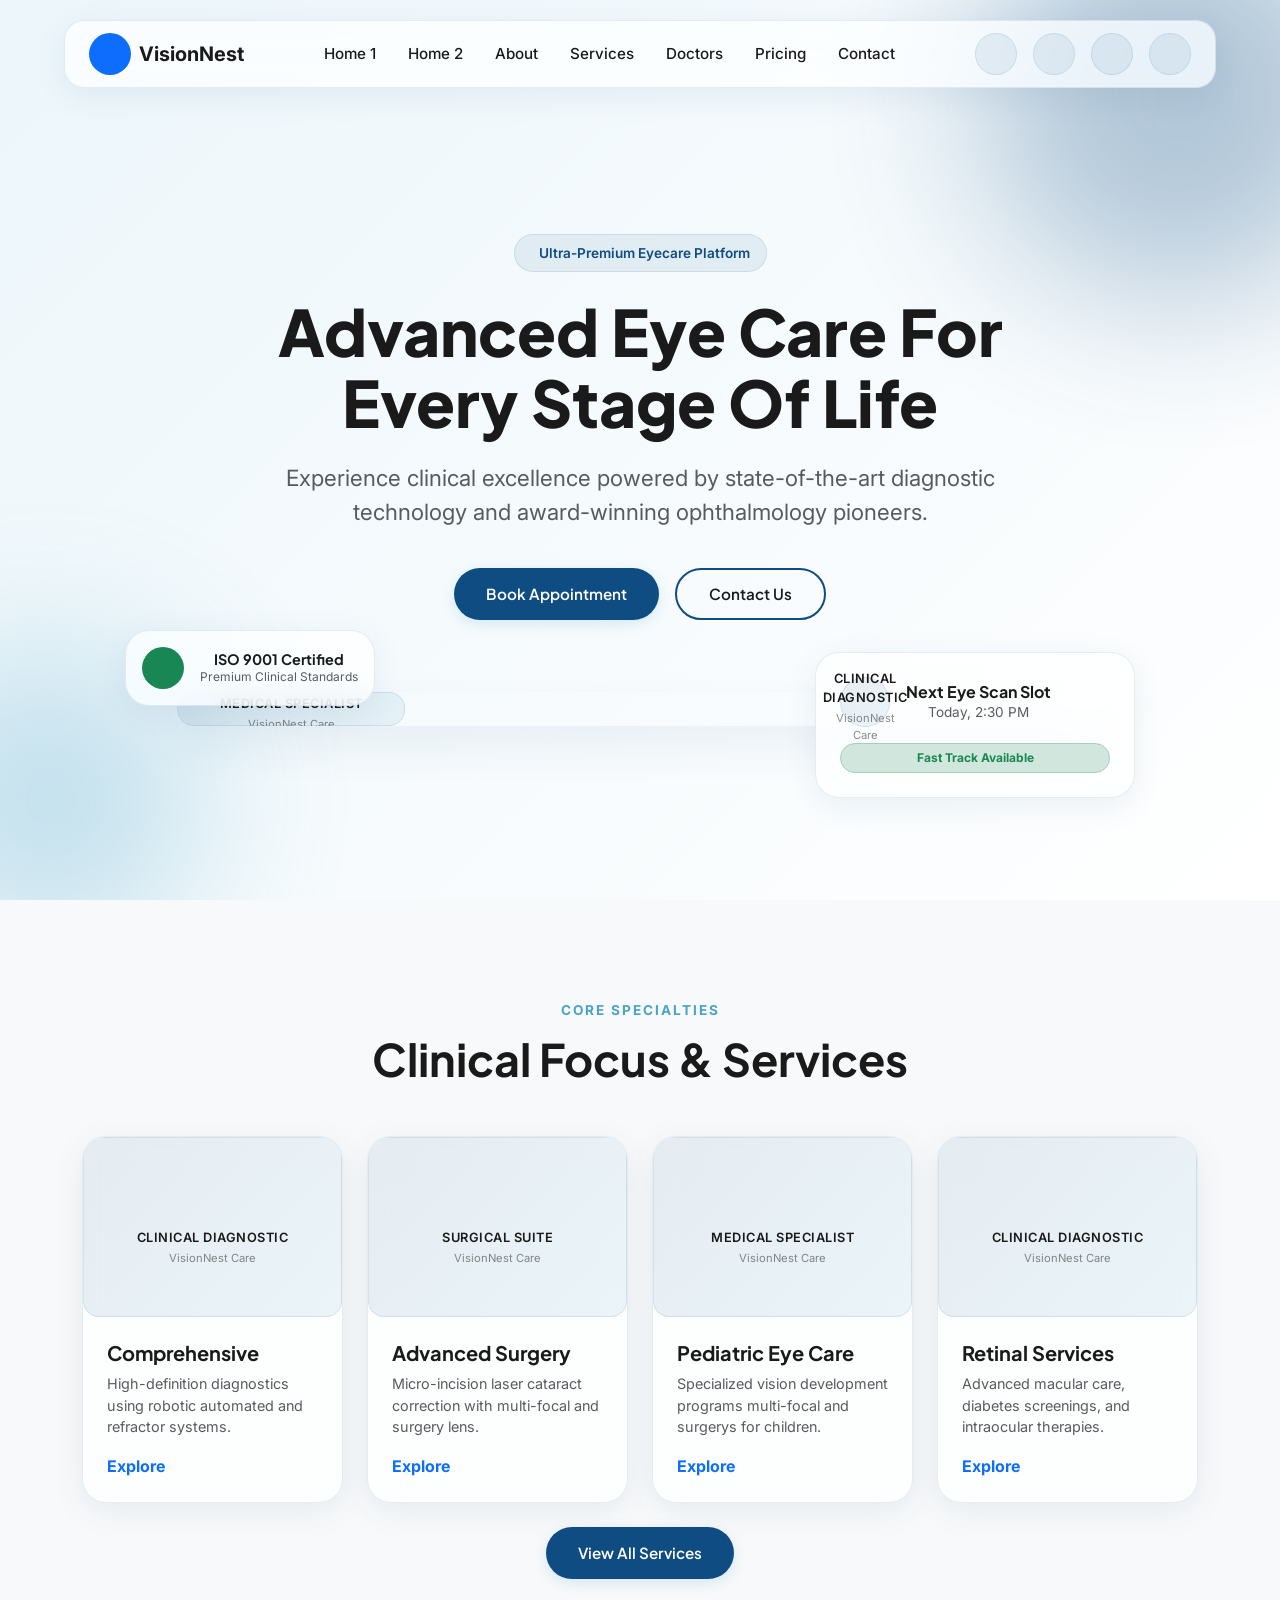
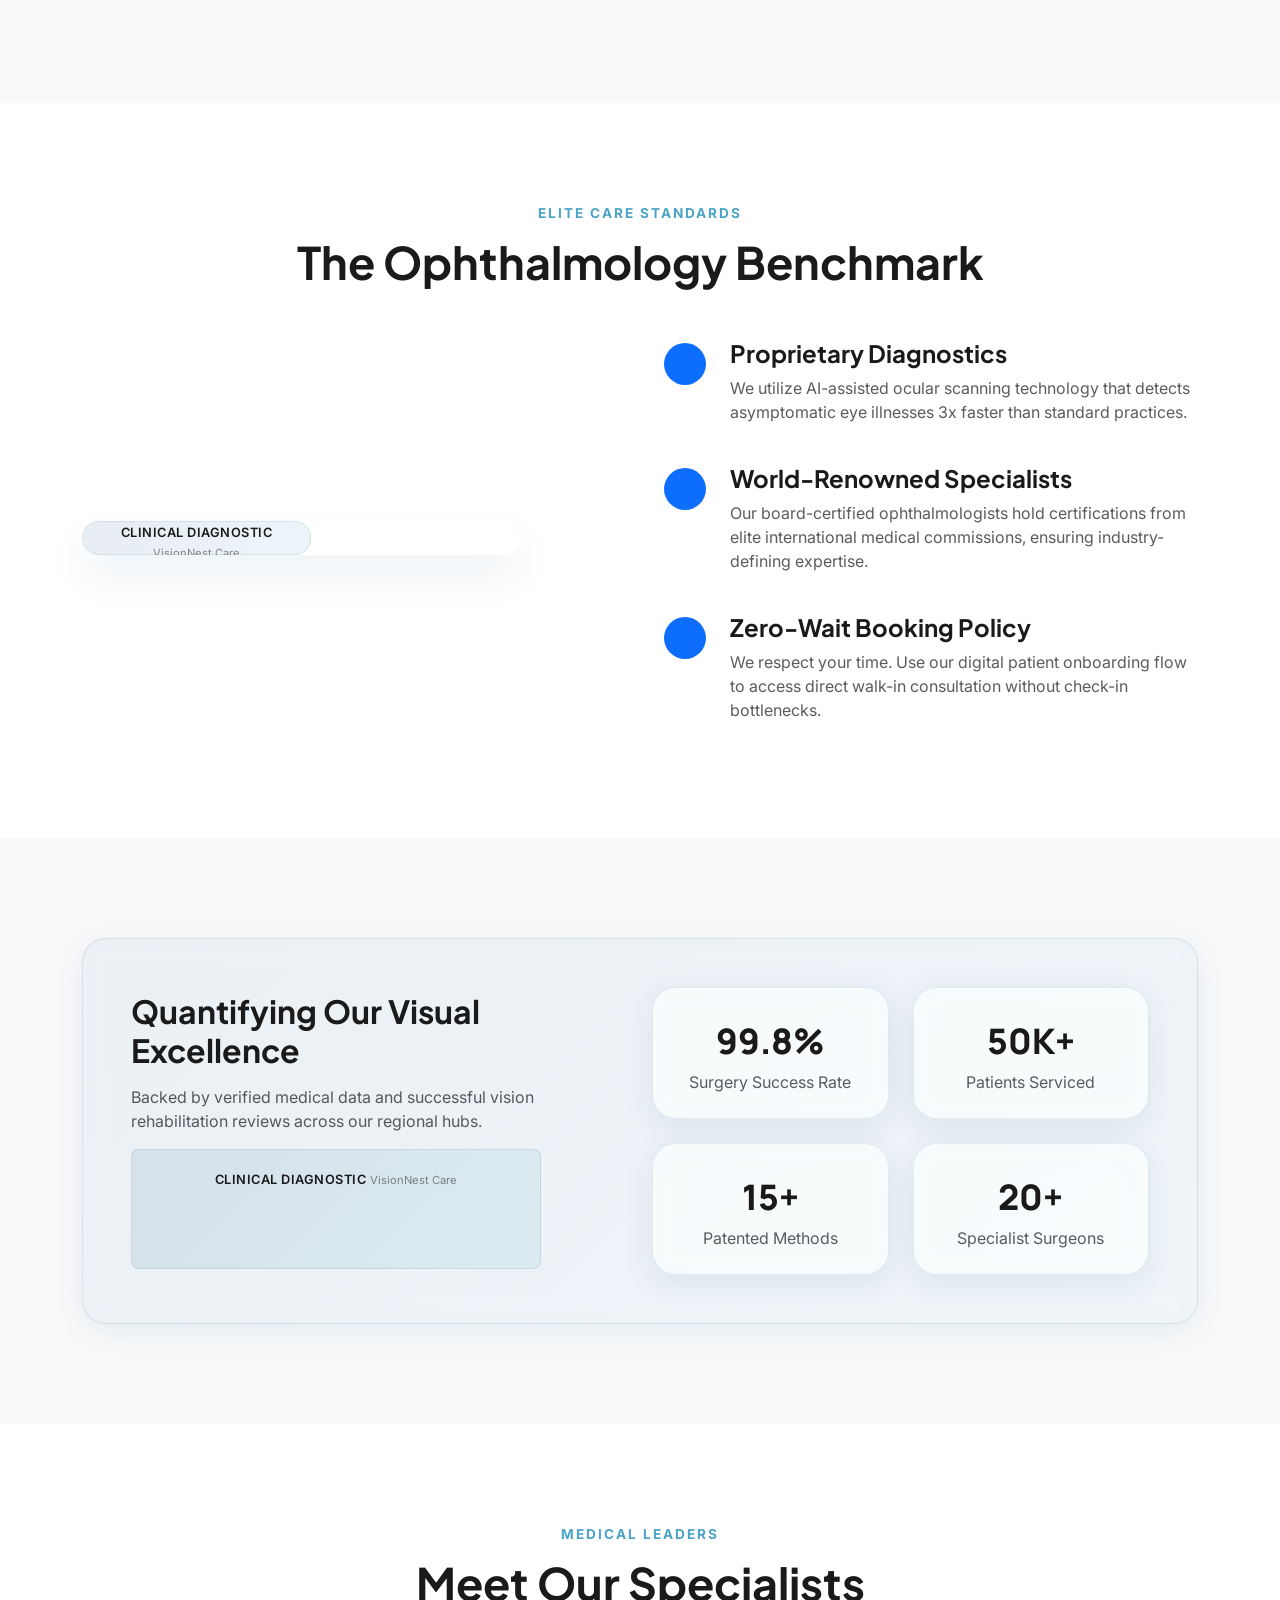
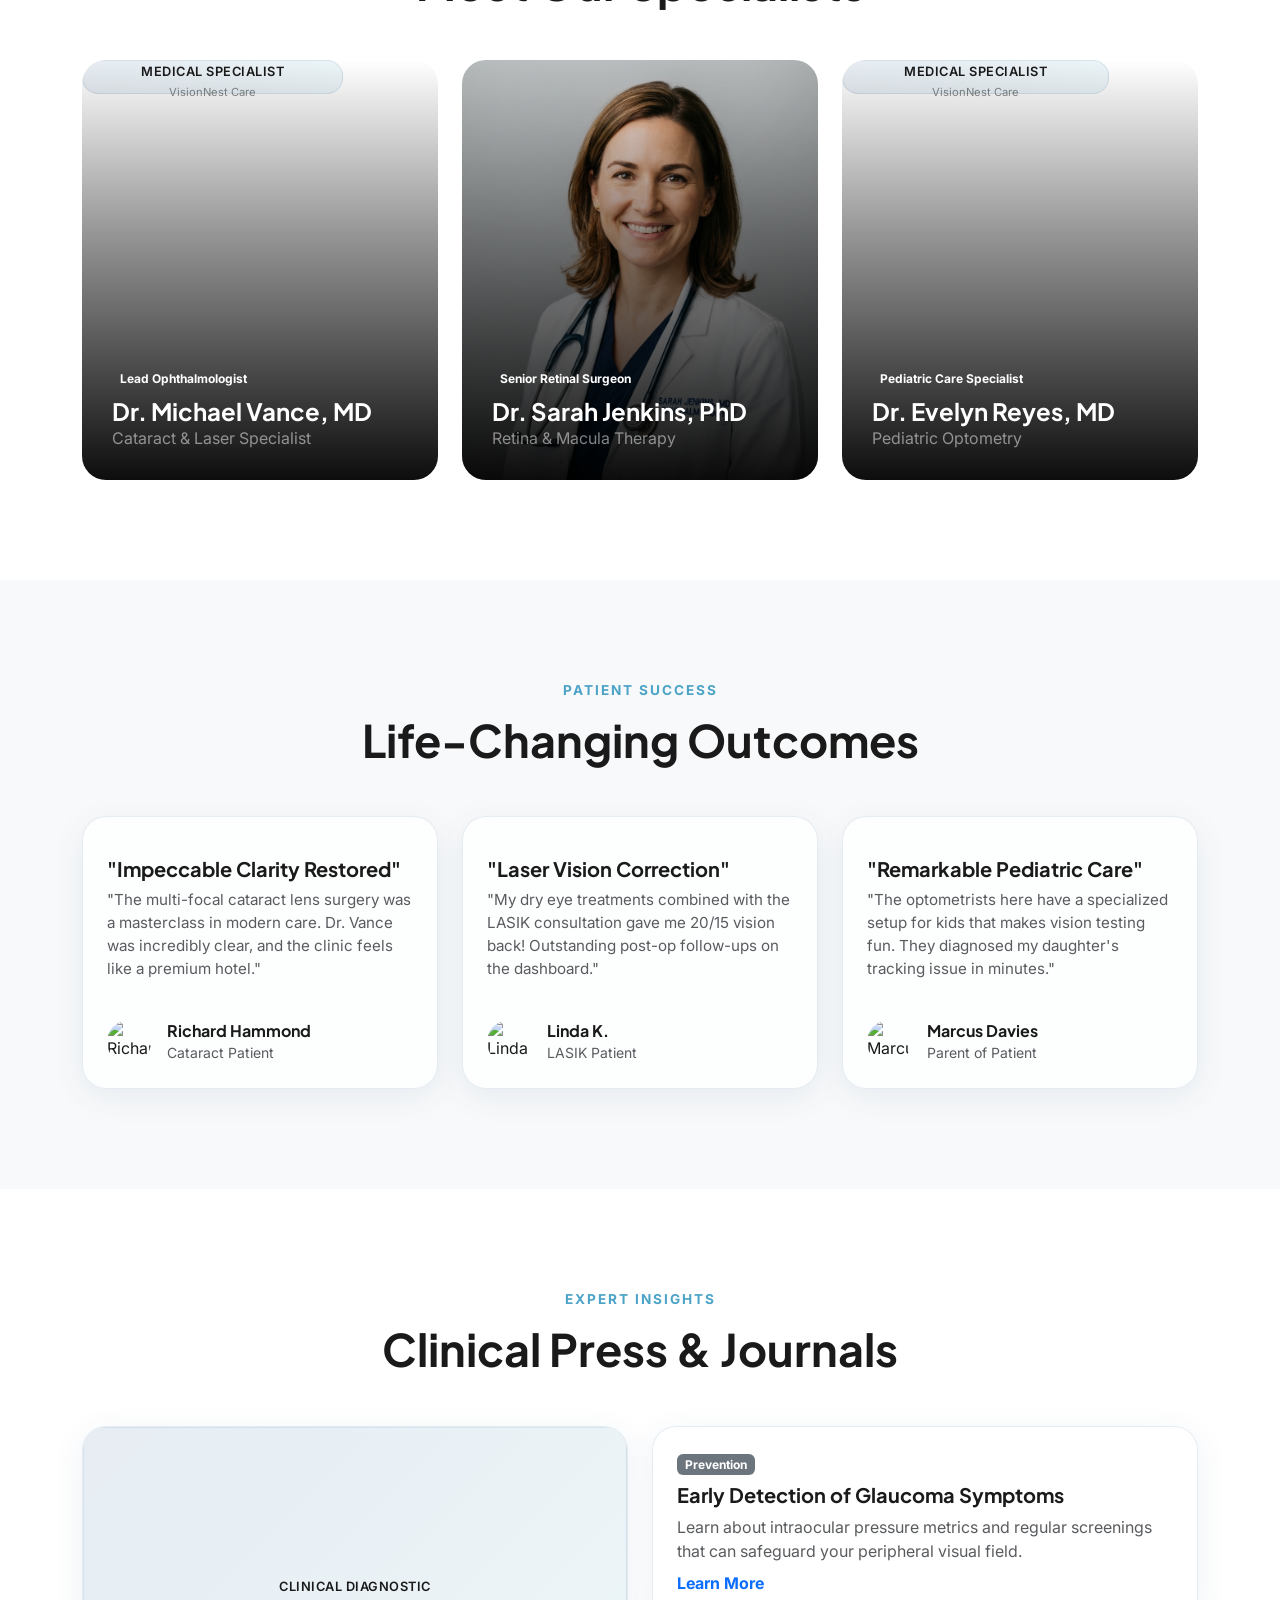
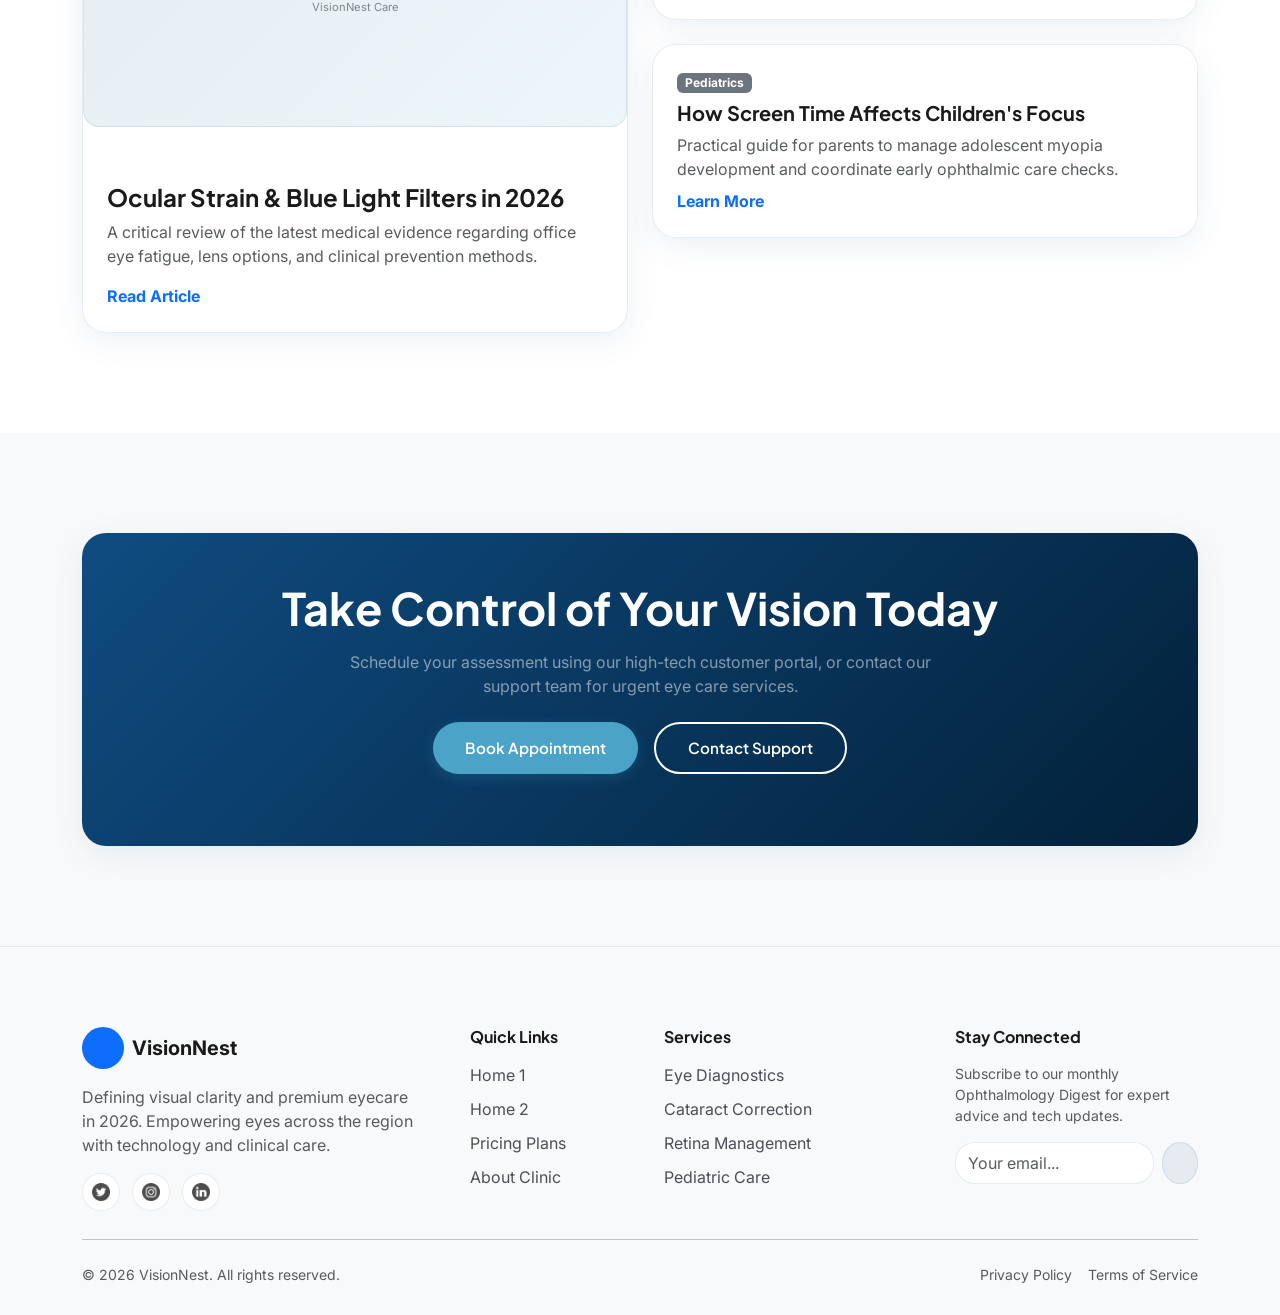
==== commit 0f27d969: "d" ====
--- a/index.html
+++ b/index.html
@@ -259,7 +259,7 @@
                         <div class="p-4">
                             <h5 class="text-color">Advanced Surgery</h5>
                             <p class="text-muted" style="font-size: 0.9rem;">Micro-incision laser cataract correction
-                                with multi-focal lens.</p>
+                                with multi-focal and surgery lens.</p>
                             <a href="services.html"
                                 class="text-secondary-color text-decoration-none fw-bold d-inline-flex align-items-center gap-2">Explore
                                 <i data-lucide="arrow-right"></i></a>
@@ -273,7 +273,8 @@
                             style="height: 180px; object-fit: cover;" loading="lazy">
                         <div class="p-4">
                             <h5 class="text-color">Pediatric Eye Care</h5>
-                            <p class="text-muted" style="font-size: 0.9rem;">Specialized vision development programs for
+                            <p class="text-muted" style="font-size: 0.9rem;">Specialized vision development programs
+                                multi-focal and surgerys for
                                 children.</p>
                             <a href="services.html"
                                 class="text-secondary-color text-decoration-none fw-bold d-inline-flex align-items-center gap-2">Explore
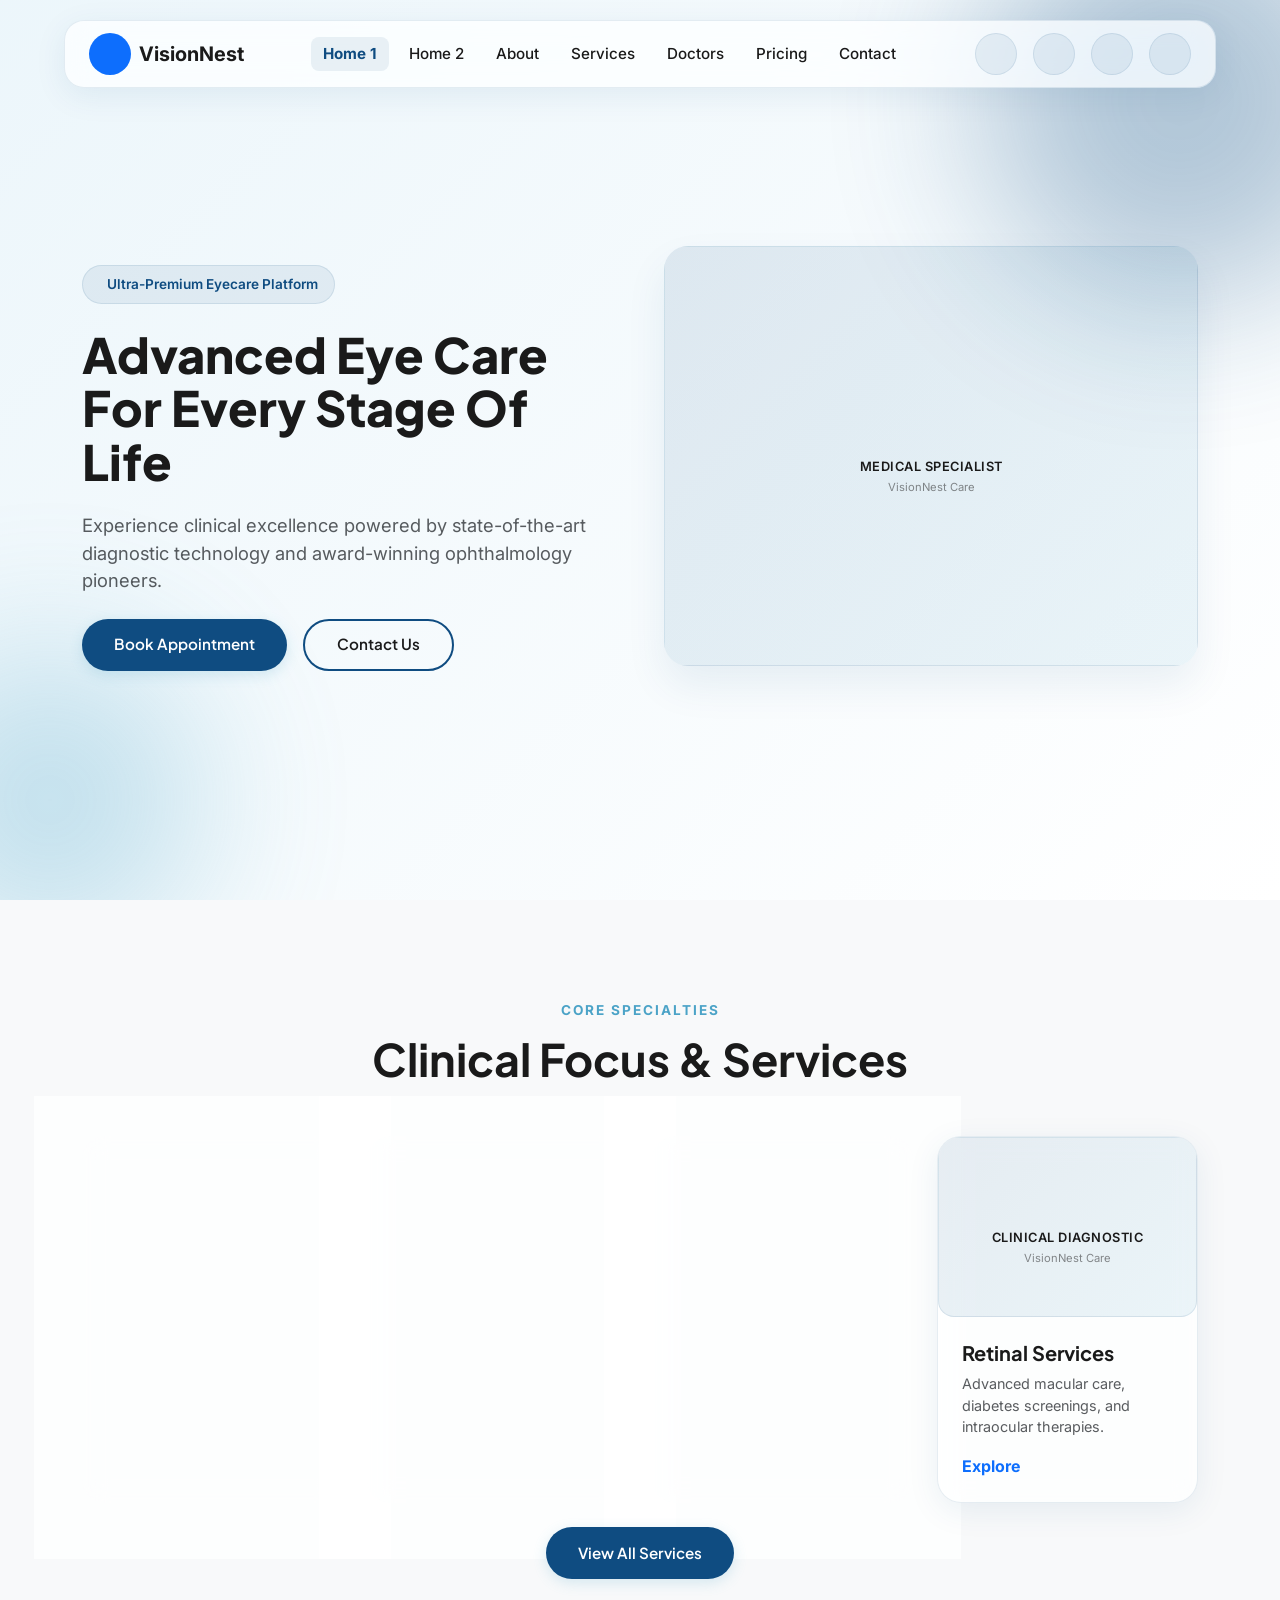
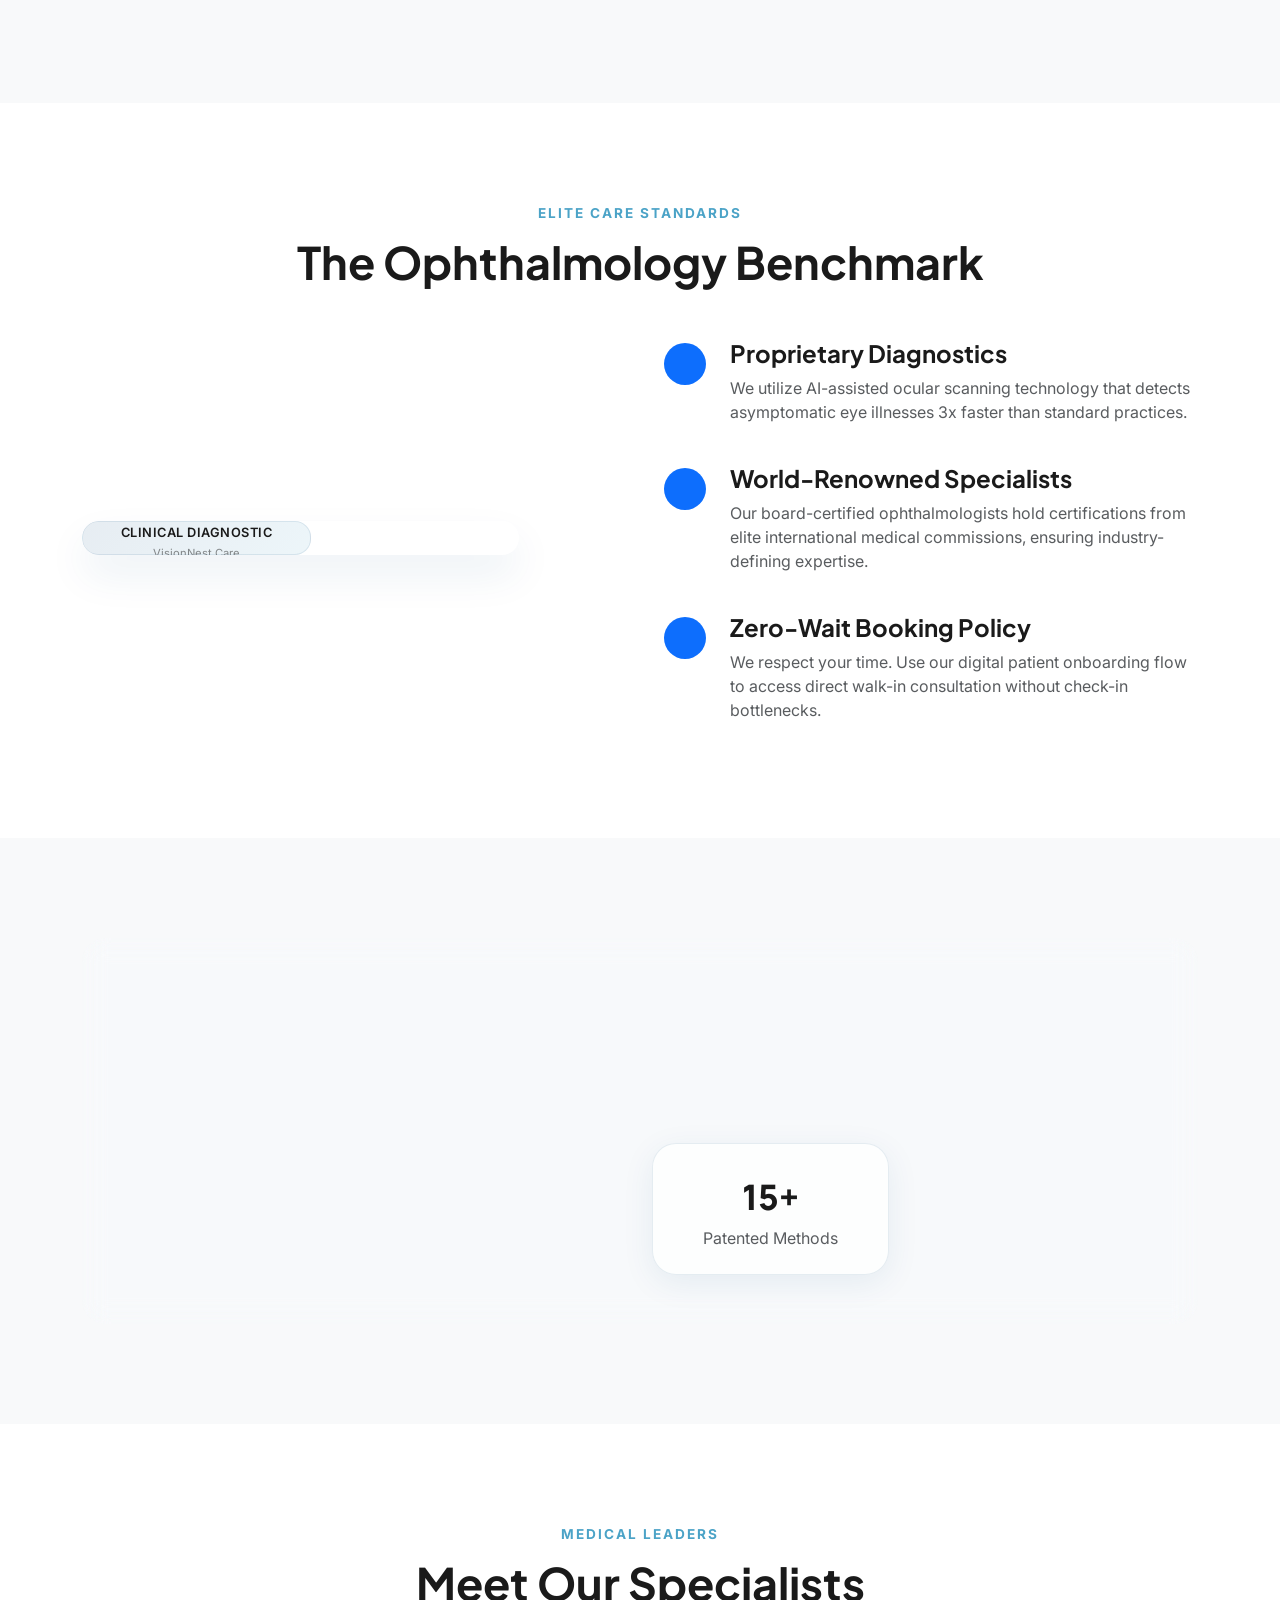
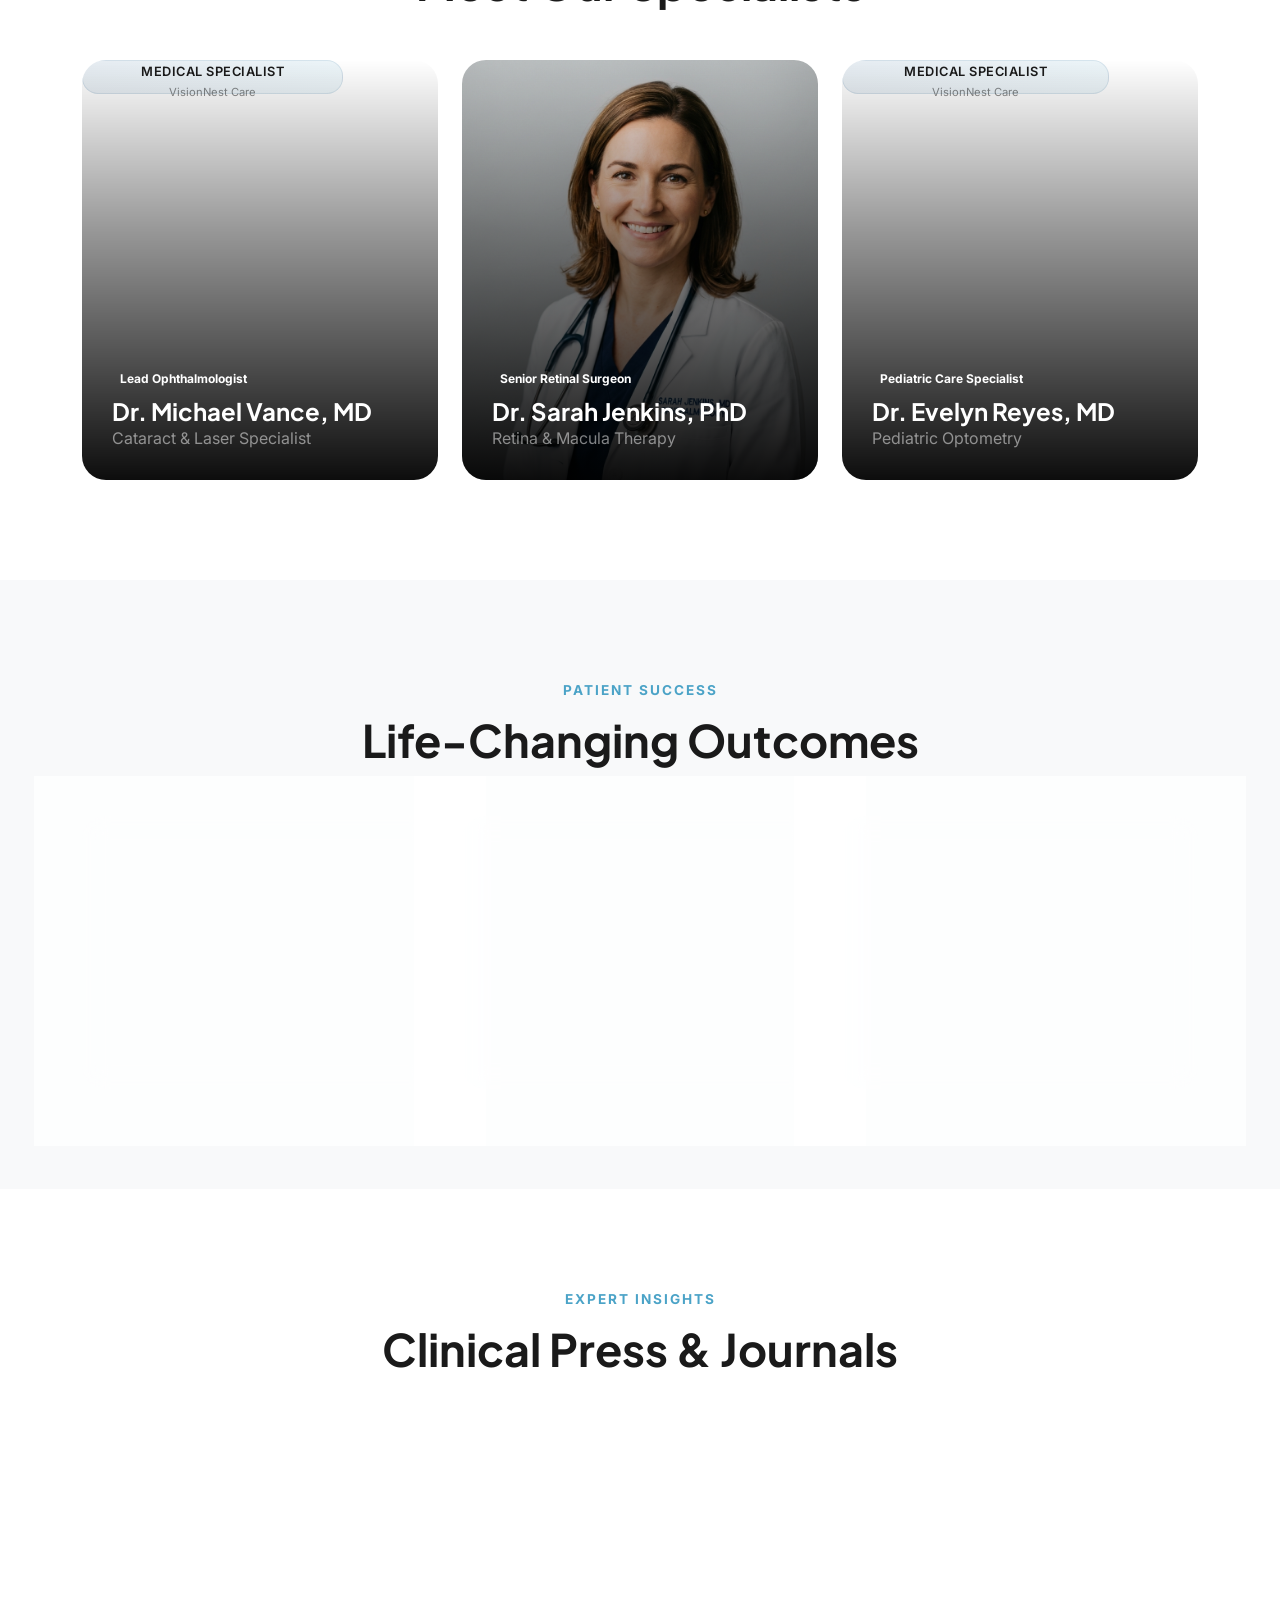
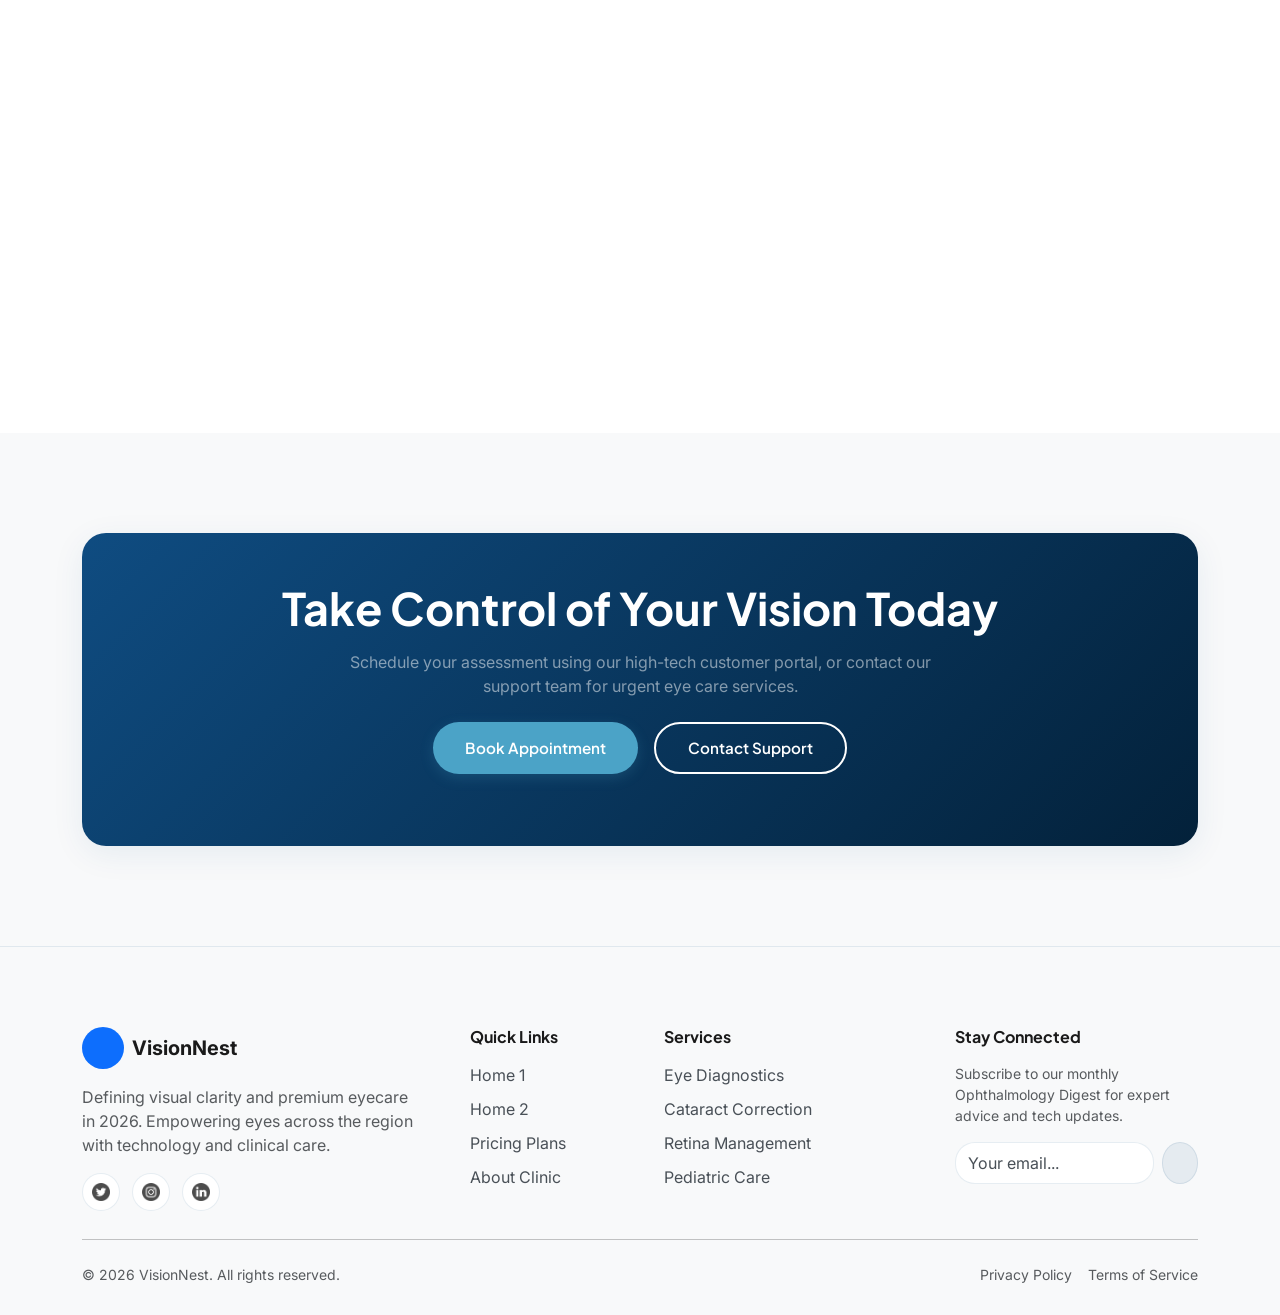
==== commit 61382b14: "Remove hover effects for all buttons in light and dark modes" ====
--- a/index.html
+++ b/index.html
@@ -170,59 +170,34 @@
             <div class="hero-shape shape-2"></div>
         </div>
         <div class="container hero-content">
-            <div class="row align-items-center justify-content-center">
-                <div class="col-lg-8" data-aos="fade-up" data-aos-duration="1000">
+            <div class="row align-items-center justify-content-between g-5">
+                <div class="col-lg-6 text-lg-start text-center" data-aos="fade-up" data-aos-duration="1000">
                     <span class="hero-badge">
                         <i data-lucide="shield-check" class="text-secondary-color"></i> Ultra-Premium Eyecare Platform
                     </span>
-                    <h1 class="hero-title text-center text-color">Advanced Eye Care For Every Stage Of Life</h1>
-                    <p class="hero-subtitle text-center text-muted">Experience clinical excellence powered by
+                    <h1 class="hero-title text-color"
+                        style="font-size: clamp(2rem, 3.8vw, 3.2rem); text-align: inherit;">Advanced Eye Care For Every
+                        Stage Of Life</h1>
+                    <p class="hero-subtitle text-muted mx-lg-0 mb-4"
+                        style="font-size: clamp(0.95rem, 1.5vw, 1.15rem); text-align: inherit; max-width: 550px;">
+                        Experience clinical excellence powered by
                         state-of-the-art diagnostic technology and award-winning ophthalmology pioneers.</p>
 
                     <!-- Centered CTA Buttons -->
-                    <div class="centered-btn-wrapper d-flex flex-sm-row flex-column gap-3 justify-content-center">
+                    <div
+                        class="centered-btn-wrapper d-flex flex-sm-row flex-column gap-3 justify-content-center justify-content-lg-start">
                         <a href="dashboard.html" class="btn-primary-custom">Book Appointment</a>
                         <a href="contact.html" class="btn-outline-custom">Contact Us</a>
                     </div>
                 </div>
 
-                <div class="col-lg-10 mt-5 position-relative" data-aos="zoom-in" data-aos-duration="1200">
+                <div class="col-lg-6 mt-lg-0 mt-5 position-relative" data-aos="zoom-in" data-aos-duration="1200">
                     <!-- Images count tracker: 1, 2 -->
                     <!-- Doctor Image -->
-                    <div class="doctor-img-wrapper" style="max-height: 500px;">
+                    <div class="doctor-img-wrapper" style="max-height: 420px; border-radius: 24px;">
                         <img src="https://chetnahospital.co.in/wp-content/uploads/2022/01/Eye-Checkup-Services.jpg"
                             onerror="handleImageError(this, 'doctor')" alt="Specialist Doctor Consulting"
-                            class="img-fluid" loading="lazy">
-                    </div>
-
-                    <!-- Floating Appointment Card -->
-                    <div class="glass-panel position-absolute p-4 floating-element d-none d-md-block"
-                        style="width: 320px; top: -40px; right: -20px; z-index: 10;">
-                        <div class="d-flex align-items-center gap-3 mb-3">
-                            <img src="https://images.unsplash.com/m9-vWj49tQ4?auto=format&fit=crop&w=600&q=80"
-                                onerror="handleImageError(this, 'scan')" alt="Clinic Interior" class="rounded-circle"
-                                style="width: 50px; height: 50px; object-fit: cover;" loading="lazy">
-                            <div>
-                                <h6 class="mb-0 text-color">Next Eye Scan Slot</h6>
-                                <p class="mb-0 text-muted" style="font-size: 0.85rem;">Today, 2:30 PM</p>
-                            </div>
-                        </div>
-                        <div
-                            class="badge bg-success-subtle text-success border border-success-subtle px-3 py-2 rounded-pill w-100 text-center">
-                            <i data-lucide="circle-dot"></i> Fast Track Available
-                        </div>
-                    </div>
-
-                    <!-- Trust Badges -->
-                    <div class="glass-panel position-absolute p-3 d-flex align-items-center gap-3 floating-element d-none d-md-flex"
-                        style="bottom: 20px; left: -40px; animation-delay: 2s; z-index: 10;">
-                        <div class="toggle-btn bg-success text-white border-0">
-                            <i data-lucide="award"></i>
-                        </div>
-                        <div>
-                            <h6 class="mb-0 text-color" style="font-size: 0.9rem;">ISO 9001 Certified</h6>
-                            <p class="mb-0 text-muted" style="font-size: 0.75rem;">Premium Clinical Standards</p>
-                        </div>
+                            class="img-fluid" style="height: 420px; object-fit: cover; width: 100%;" loading="lazy">
                     </div>
                 </div>
             </div>
@@ -273,7 +248,7 @@
                             style="height: 180px; object-fit: cover;" loading="lazy">
                         <div class="p-4">
                             <h5 class="text-color">Pediatric Eye Care</h5>
-                            <p class="text-muted" style="font-size: 0.9rem;">Specialized vision development programs
+                            <p class="text-muted" style="font-size: 0.9rem;">Specialized vision development
                                 multi-focal and surgerys for
                                 children.</p>
                             <a href="services.html"
--- a/css/style.css
+++ b/css/style.css
@@ -110,12 +110,6 @@
     text-decoration: none;
 }
 
-.btn-primary-custom:hover {
-    background-color: var(--secondary-color);
-    transform: translateY(-2px);
-    box-shadow: 0 6px 20px var(--glow-color);
-}
-
 .btn-primary-custom:active {
     transform: translateY(0);
 }
@@ -136,12 +130,6 @@
     transition: all 0.3s cubic-bezier(0.16, 1, 0.3, 1);
     cursor: pointer;
     text-decoration: none;
-}
-
-.btn-outline-custom:hover {
-    background-color: var(--primary-color);
-    color: #FFFFFF !important;
-    transform: translateY(-2px);
 }
 
 .btn-outline-custom:active {
@@ -210,6 +198,12 @@
     background-color: var(--badge-bg);
 }
 
+.nav-link-custom.active {
+    color: var(--primary-color) !important;
+    background-color: var(--badge-bg) !important;
+    font-weight: 700;
+}
+
 /* Dark Mode and RTL Toggle Buttons */
 .toggle-btn {
     width: 42px;
@@ -223,11 +217,6 @@
     color: var(--text-color);
     transition: all 0.2s ease;
     cursor: pointer;
-}
-
-.toggle-btn:hover {
-    background: var(--primary-color);
-    color: #FFFFFF;
 }
 
 /* Hero Section Styles */
@@ -1080,5 +1069,18 @@
     color: #FFFFFF !important;
 }
 
-
-
+[data-theme="dark"] .nav-link-custom.active {
+    color: var(--secondary-color) !important;
+    background-color: var(--badge-bg) !important;
+}
+
+/* Legible Input Placeholder Styles */
+::placeholder {
+    color: var(--text-muted) !important;
+    opacity: 0.6;
+}
+
+[data-theme="dark"] ::placeholder {
+    color: rgba(255, 255, 255, 0.5) !important;
+    opacity: 1 !important;
+}
